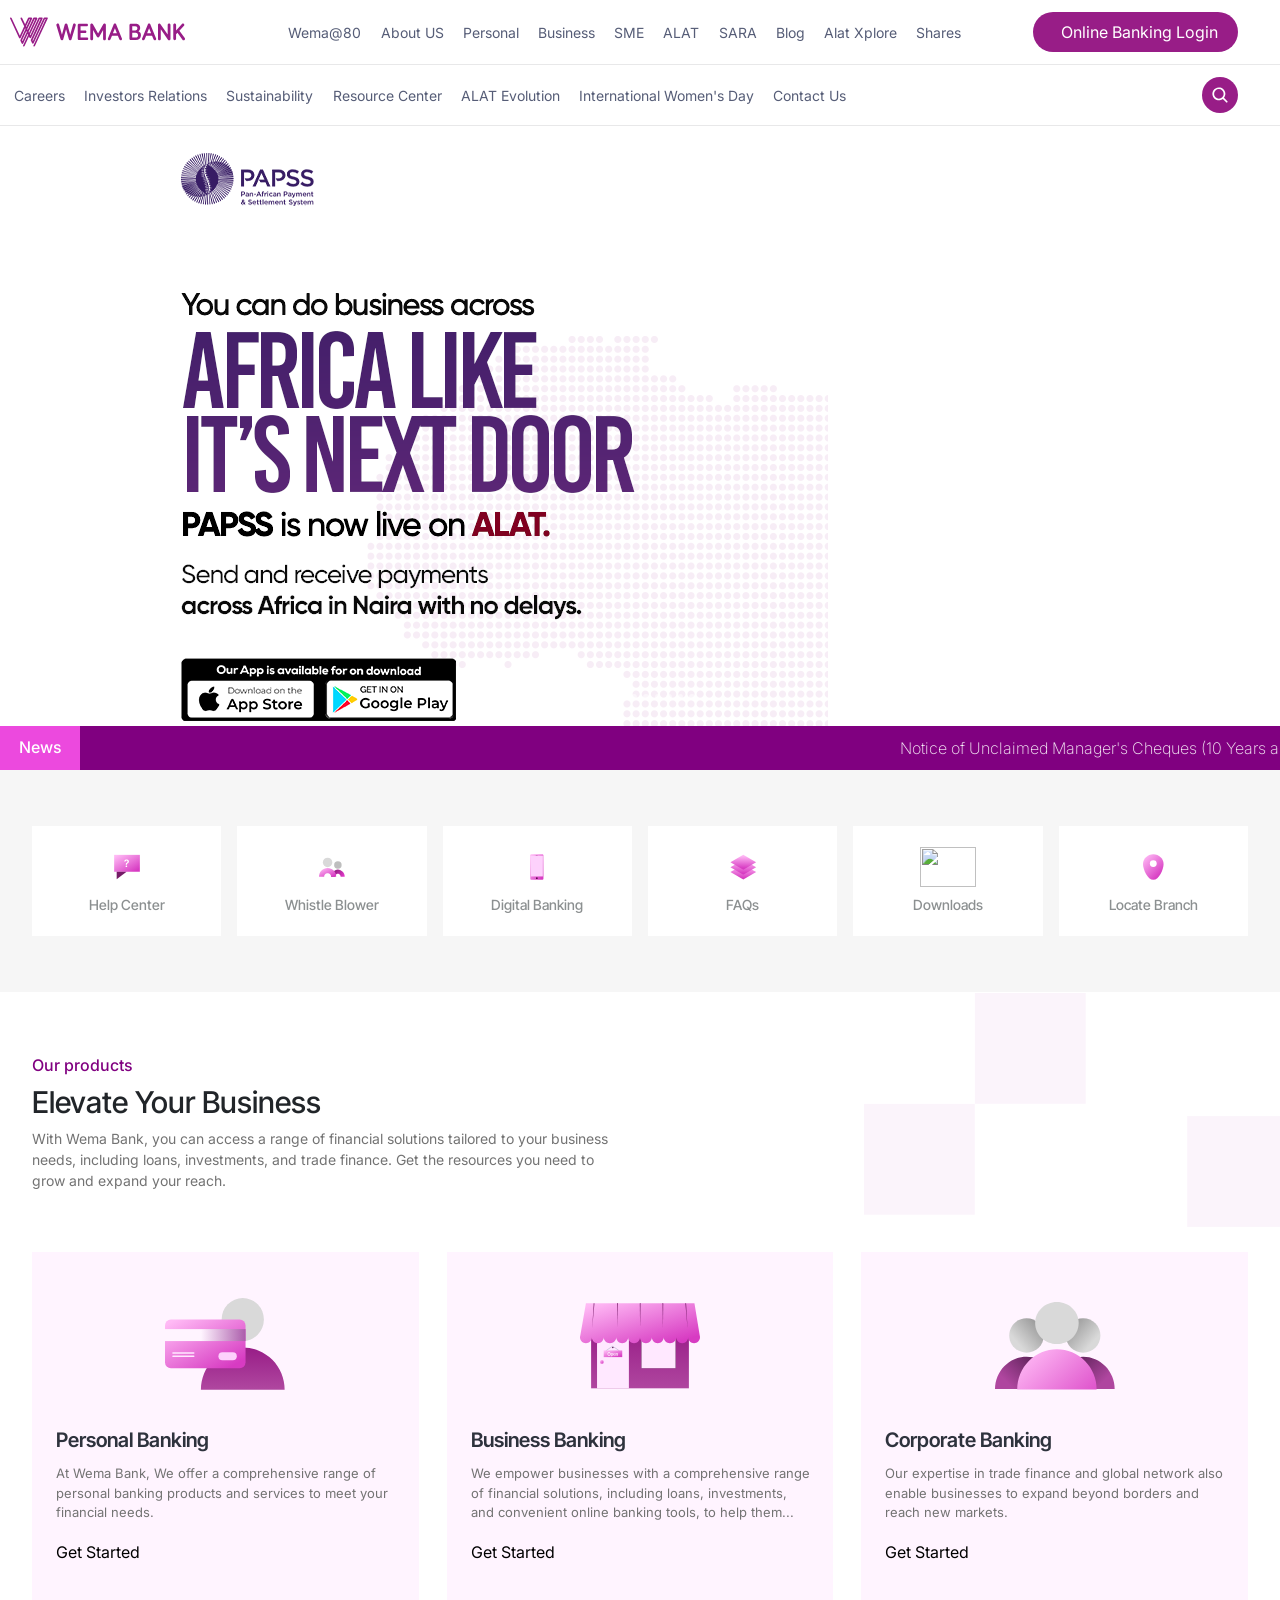
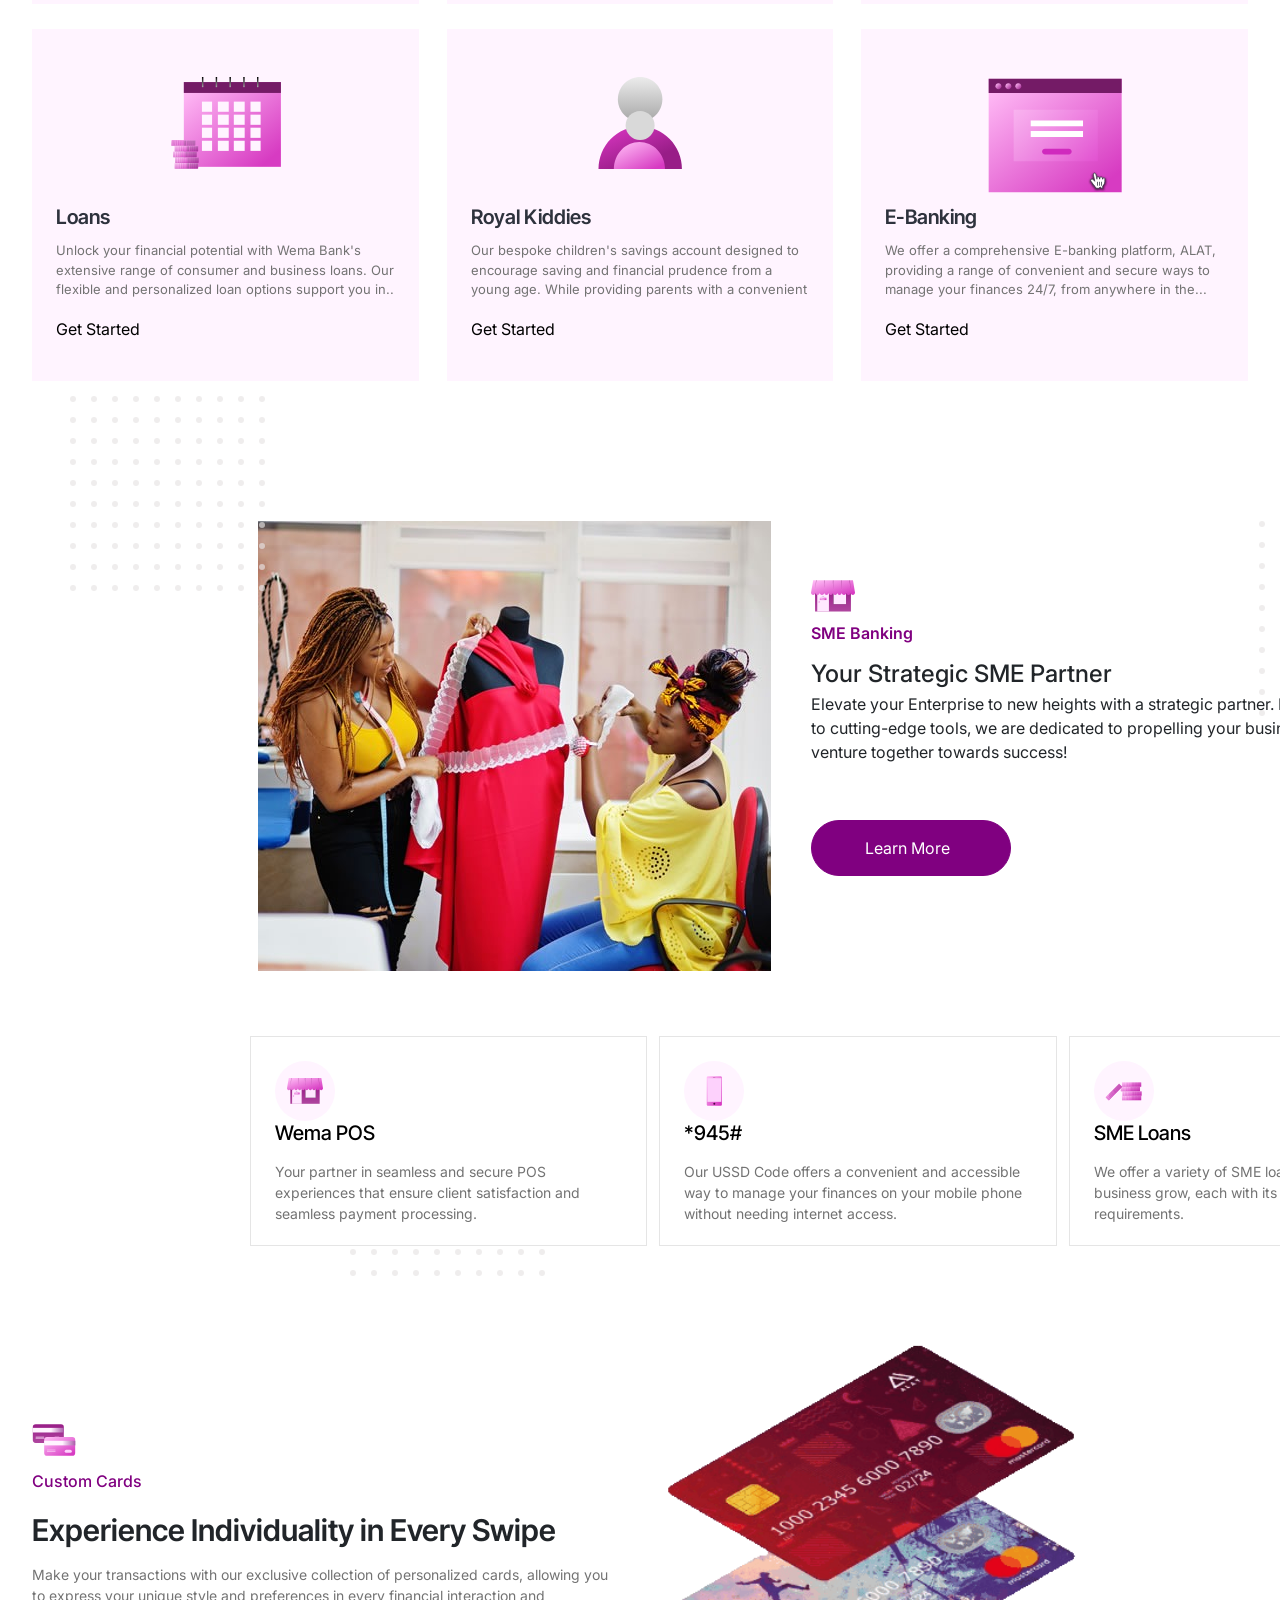
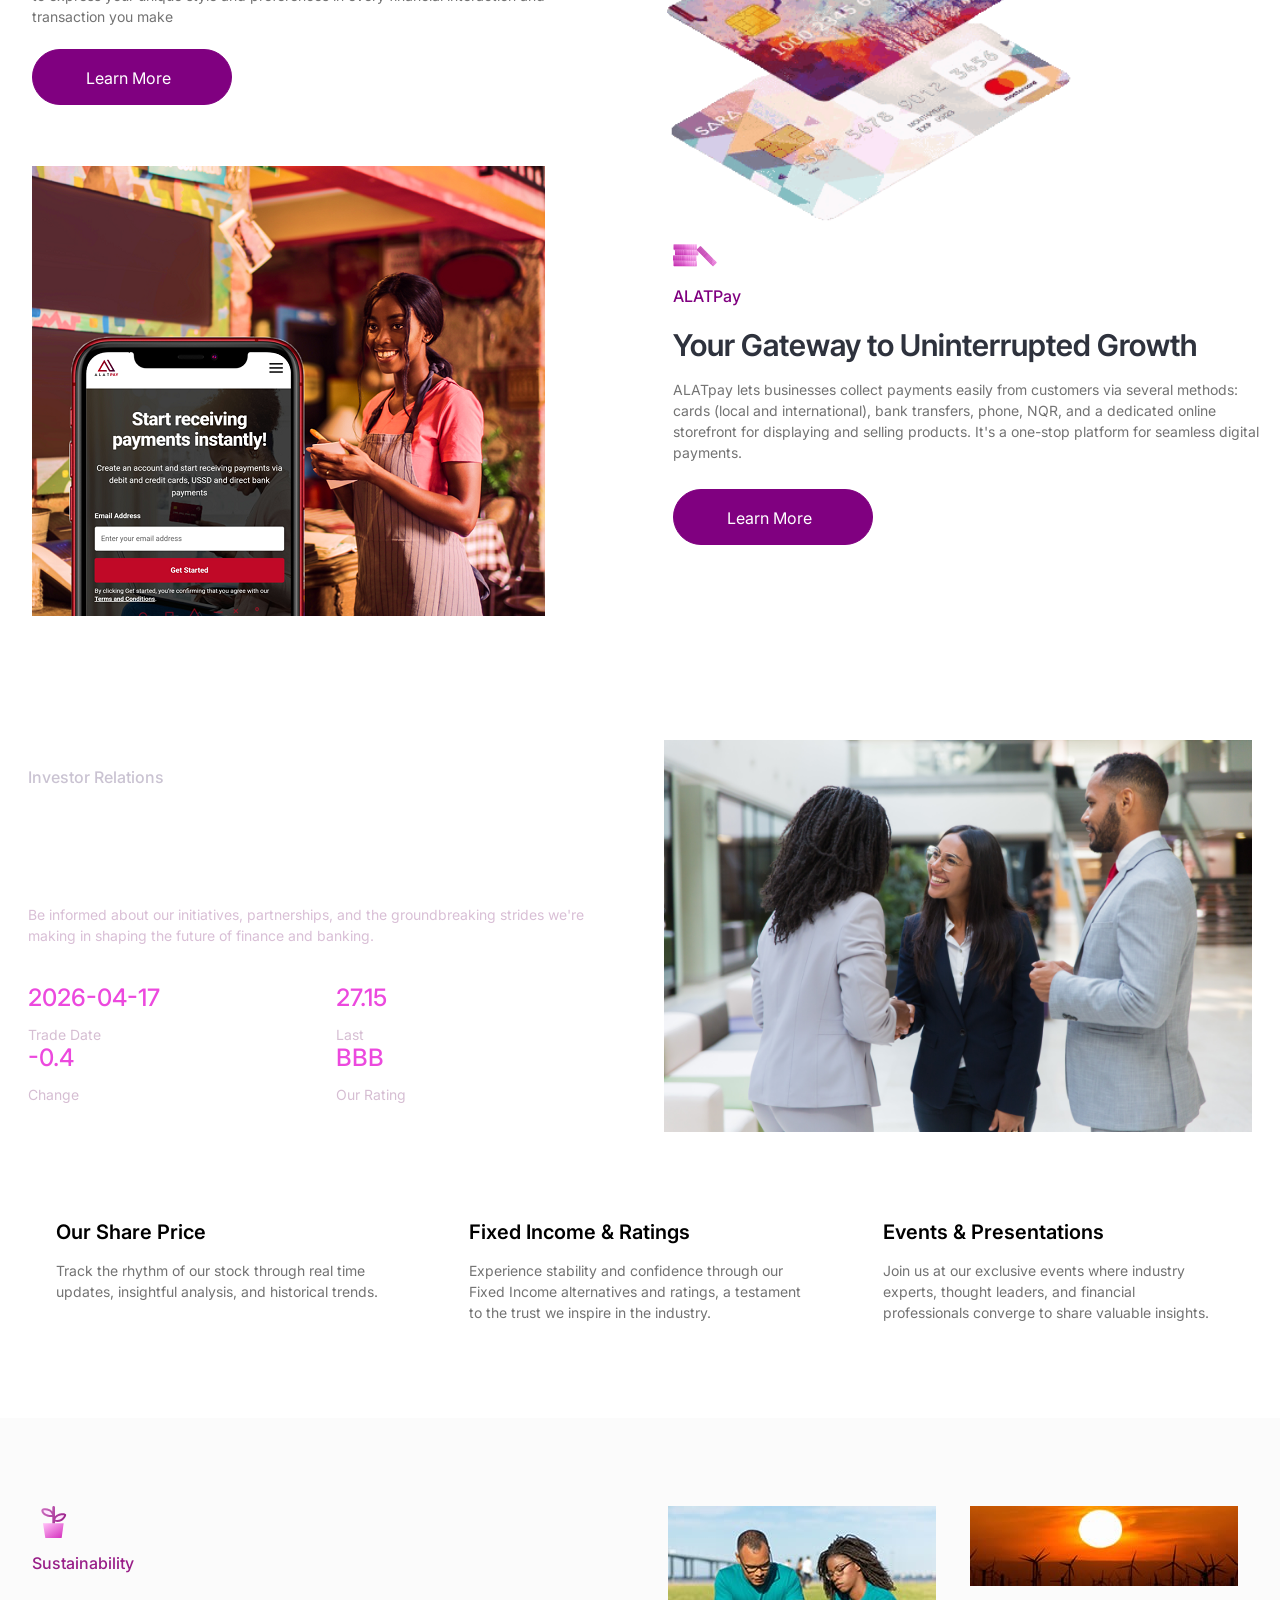
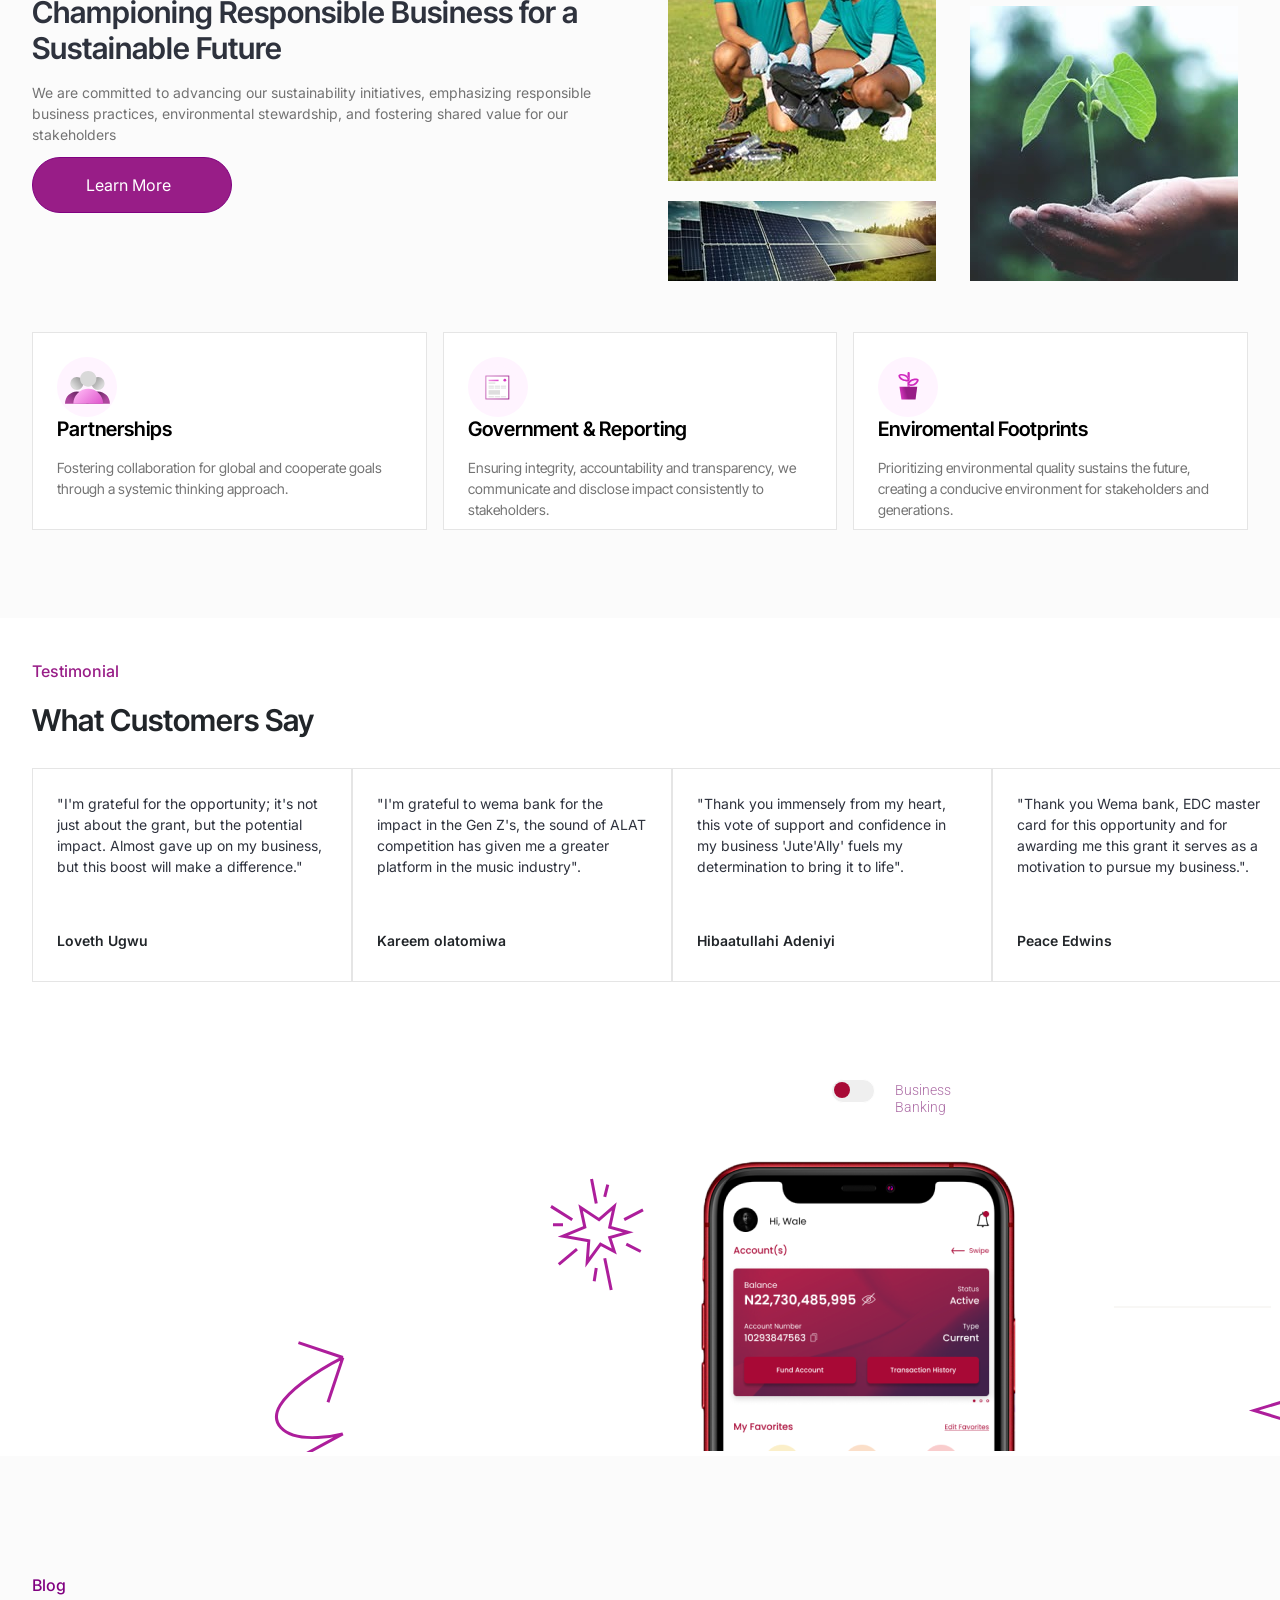
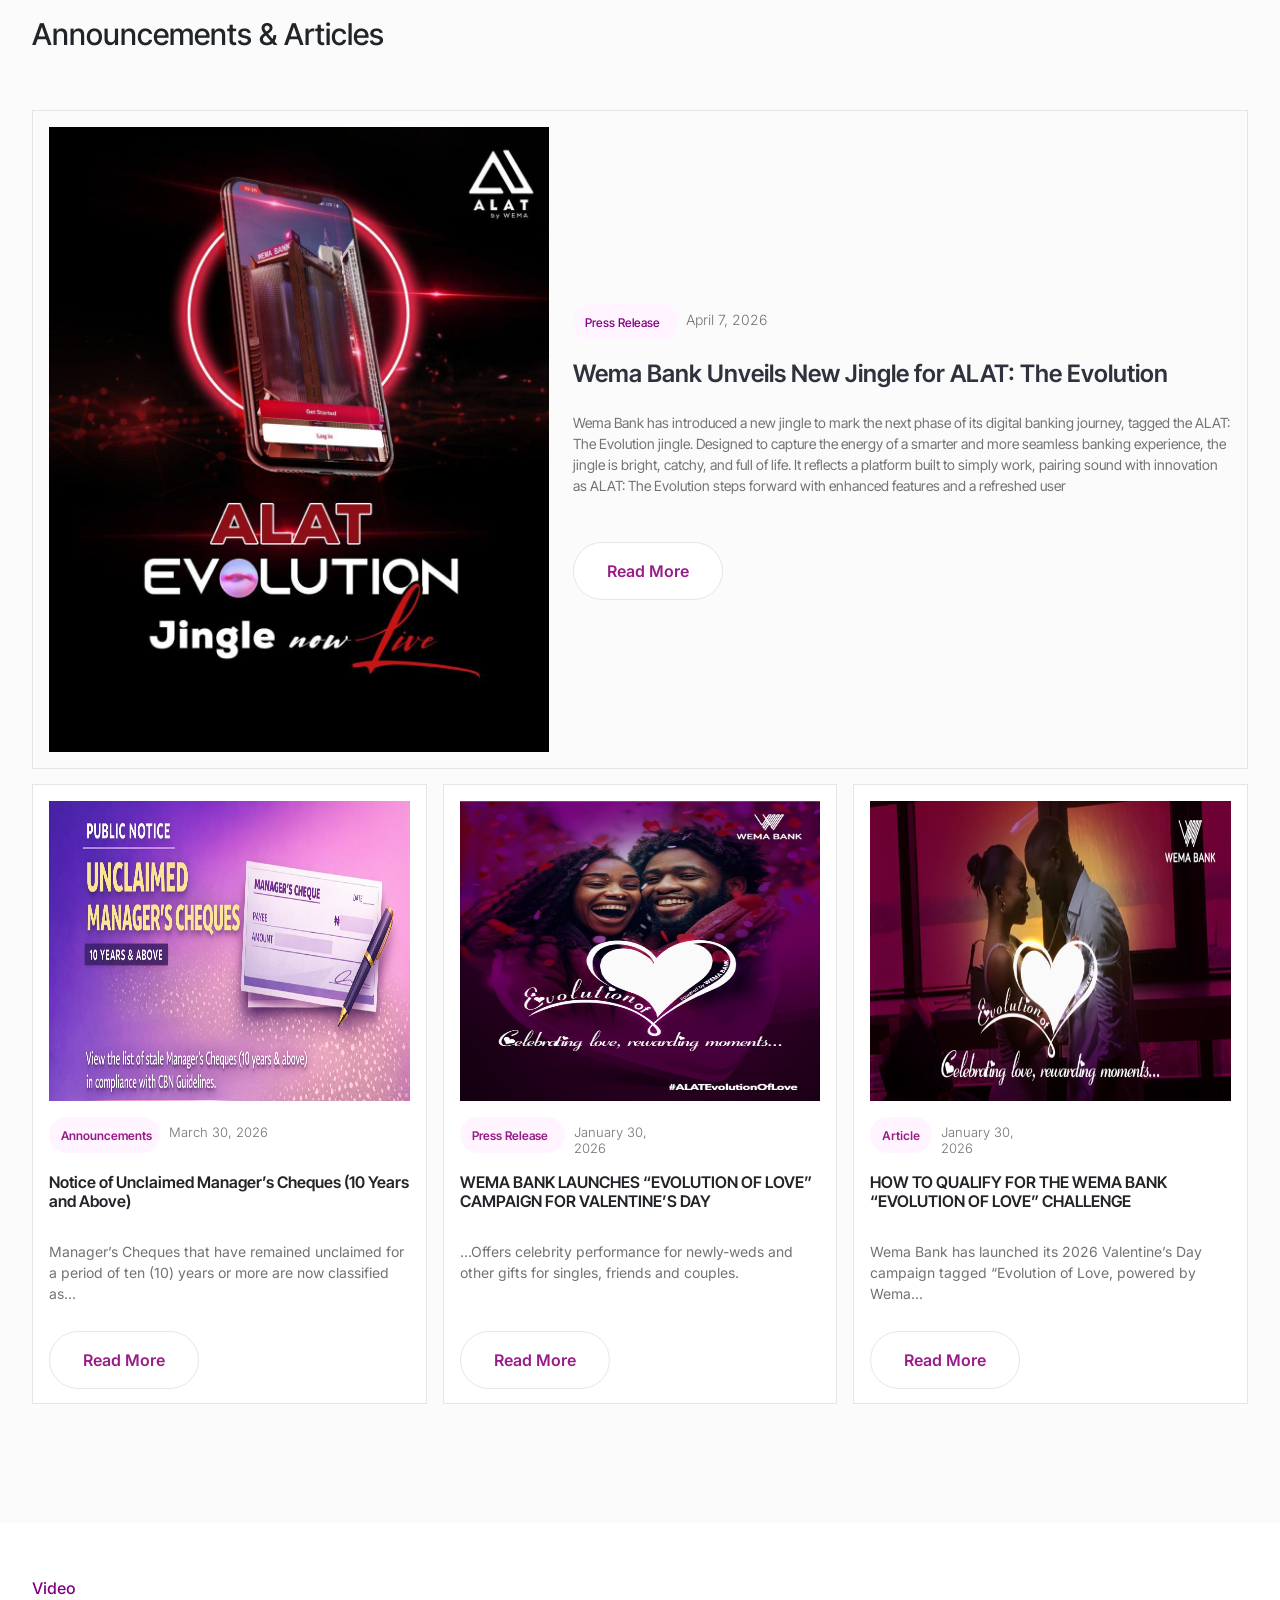
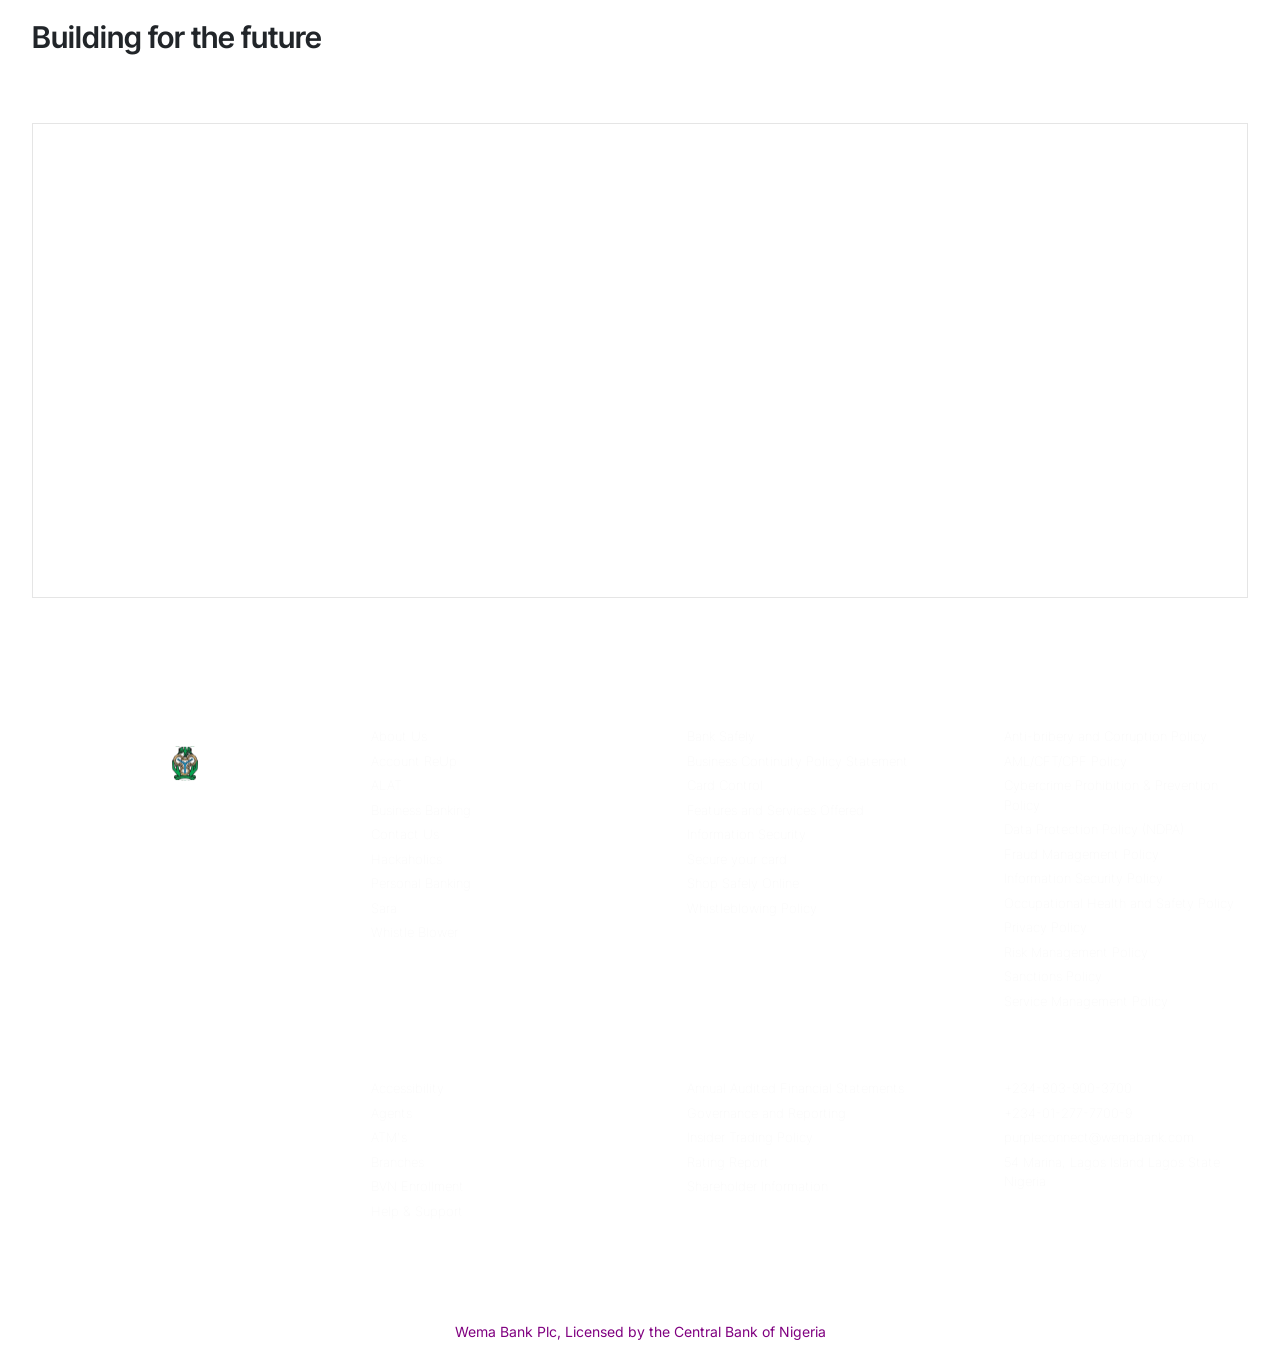
==== index.html @ 9c82e0ed "file update" ====
<!DOCTYPE html>
<html lang="en">

<head>
    <meta charset="UTF-8">
    <meta name="viewport" content="width=device-width, initial-scale=1.0">
    <link rel="stylesheet" href="style.css">
    <link rel="stylesheet" href="https://cdnjs.cloudflare.com/ajax/libs/font-awesome/7.0.1/css/all.min.css"
        integrity="sha512-2SwdPD6INVrV/lHTZbO2nodKhrnDdJK9/kg2XD1r9uGqPo1cUbujc+IYdlYdEErWNu69gVcYgdxlmVmzTWnetw=="
        crossorigin="anonymous" referrerpolicy="no-referrer" />
    <link rel="preconnect" href="https://fonts.googleapis.com">
    <link rel="preconnect" href="https://fonts.gstatic.com" crossorigin>
    <link rel="preconnect" href="https://fonts.googleapis.com">
    <link rel="preconnect" href="https://fonts.gstatic.com" crossorigin>
    <link href="https://fonts.googleapis.com/css2?family=Roboto:ital,wght@0,100..900;1,100..900&display=swap"
        rel="stylesheet">
    <link
        href="https://fonts.googleapis.com/css2?family=Inter:ital,opsz,wght@0,14..32,100..900;1,14..32,100..900&display=swap"
        rel="stylesheet">
    <link href="https://cdn.jsdelivr.net/npm/bootstrap@5.3.8/dist/css/bootstrap.min.css" rel="stylesheet"
        integrity="sha384-sRIl4kxILFvY47J16cr9ZwB07vP4J8+LH7qKQnuqkuIAvNWLzeN8tE5YBujZqJLB" crossorigin="anonymous">
    <link rel="preconnect" href="https://fonts.googleapis.com">
    <link rel="preconnect" href="https://fonts.gstatic.com" crossorigin>
    <link href="https://fonts.googleapis.com/css2?family=Inter+Tight:ital,wght@0,100..900;1,100..900&display=swap"
        rel="stylesheet">
    <link rel="shortcut icon" href="../wemabank/wema-images/wema favicon-logo.svg" type="image/x-icon">
    <title>Step into the future of banking with wema bank where excellent take center stage</title>
</head>

<body>

    <header>

        <input type="checkbox" id="nav-toggle" class="nav-toggle-input">
        <input type="checkbox" id="search-toggle" class="search-toggle-input">

        <nav class="nav">
            <a href="../wemabank/index.html">
                <img src="./wema-images/imgi_1_wemaFull-55brX0lO.svg" alt="Wema Bank">
            </a>

            <div class="nav-menulist">
                <ul class="menulist">
                    <a class="anchors" href="./otherhtmlpages/wemaat80.html">
                        <li>Wema@80</li>
                    </a>
                    <a class="anchors" href="./otherhtmlpages/aboutus.html">
                        <li>About US</li>
                    </a>
                    <a class="anchors" href="./otherhtmlpages/personal.html">
                        <li>Personal</li>
                    </a>
                    <a class="anchors" href="./otherhtmlpages/business.html">
                        <li>Business</li>
                    </a>
                    <a class="anchors" href="https://wemabank.com/smes">
                        <li>SME</li>
                    </a>
                    <a class="anchors" href="https://alat.ng/">
                        <li>ALAT</li>
                    </a>
                    <a class="anchors" href="https://sara.wemabank.com/">
                        <li>SARA</li>
                    </a>
                    <a class="anchors" href="https://wemabank.com/blog">
                        <li>Blog</li>
                    </a>
                    <a class="anchors" href="https://wemabank.com/alat-xplore">
                        <li>Alat Xplore</li>
                    </a>
                    <a class="anchors" href="https://wemabank.com/shares">
                        <li>Shares</li>
                    </a>
                </ul>
            </div>

            <div class="nav-controls">
                <button type="button" class="nav-cta">
                    <a class="first-anchor" href="https://online.alat.ng/">
                        <i class="fa-solid fa-bag-shopping btn-icon"></i>
                        <span class="btn-full-text">Online Banking Login</span>
                        <span class="btn-short-text">Login</span>
                    </a>
                </button>
                <div class="nav-search-circle"></div>
                <label for="nav-toggle" class="hamburger-label">
                    <span class="bar bar-1"></span>
                    <span class="bar bar-2"></span>
                    <span class="bar bar-3"></span>
                </label>
            </div>
        </nav>

        <hr class="hr">

        <nav class="nav2">
            <div class="nav2-menulist">
                <ul class="menulist">
                    <div class="dropdown">
                        <a class="anchors" href="https://wemabank.com/careers">
                            <li class="droptext">Careers</li>
                        </a>
                        <div class="dropdown-list">
                            <a href="https://wemabank.com/careers/what-we-do/"><strong>Why join Wema Bank</strong></a>
                            <a href="https://wemabank.com/careers/our-recruitment-process/"><strong>Our Recruitment Process</strong></a>
                            <a href="https://wemabank.com/careers/opportunities"><strong>Career Opportunities</strong></a>
                            <a href="https://purpleacademy.wemabank.com/"><strong>Purple Academy</strong></a>
                        </div>
                    </div>
                    <div class="dropdown">
                        <a class="anchors" href="https://wemabank.com/investor-relations-2">
                            <li class="droptext">Investors Relations</li>
                        </a>
                        <div class="dropdown-list">
                            <a href="https://wemabank.com/investor-relations3/agm"><strong>Annual General Meeting</strong></a>
                            <a href="https://wemabank.com/investor-relations3/corporate-governance"><strong>Corporate Governance</strong></a>
                            <a href="https://wemabank.com/investor-relations3/financial-information"><strong>Financial Information</strong></a>
                            <a href="https://wemabank.com/rating-report"><strong>Rating Report</strong></a>
                            <a href="https://wemabank.com/investor-relations3/shareholder-information/"><strong>Shareholder Information</strong></a>
                            <a href="https://wemabank.com/events-presentations/"><strong>Events & Presentation</strong></a>
                        </div>
                    </div>
                    <div class="dropdown">
                        <a class="anchors" href="https://wemabank.com/csr">
                            <li class="droptext">Sustainability</li>
                        </a>
                        <div class="dropdown-list">
                            <a href="https://wemabank.com/csr/corporate-social-investment/"><strong>Corporate Social Investment</strong></a>
                            <a href="https://wemabank.com/csr/employee-engagement-development/"><strong>Employee Engagement</strong></a>
                            <a href="https://wemabank.com/csr/environmental-footprint/"><strong>Environmental Footprint</strong></a>
                            <a href="https://wemabank.com/csr/women-empowerment-programme/"><strong>Partnerships</strong></a>
                            <a href="https://wemabank.com/csr/governance-and-reporting/"><strong>Governance and Reporting</strong></a>
                            <a href="https://wemabank.com/csr/sustainability-media-centre/"><strong>Gallery</strong></a>
                        </div>
                    </div>
                    <div class="dropdown">
                        <a class="anchors" href="https://wemabank.com/resource-center">
                            <li class="droptext">Resource Center</li>
                        </a>
                        <div class="dropdownlist1">
                            <a href="https://wemabank.com/resource-center/bank-verification-number-bvn/"><strong>Bank Verification Number Check - Code To Check your BVN</strong></a>
                            <a href="https://wemabank.com/resource-center/calculators/"><strong>Loan Rates Calculators - Mortgage, Car Loan or Any Loan</strong></a>
                            <a href="https://wemabank.com/resource-center/downloads/"><strong>Downloads</strong></a>
                            <a href="https://wemabank.com/resource-center/manuals/"><strong>Manuals</strong></a>
                            <a href="https://wemabank.com/resource-center/videos"><strong>Videos</strong></a>
                            <a href="https://wemabank.com/faq"><strong>FAQ</strong></a>
                        </div>
                    </div>
                    <a class="anchors" href="https://wemabank.com/alat-evolution">
                        <li>ALAT Evolution</li>
                    </a>
                    <a class="anchors" href="https://wemabank.com/iwd">
                        <li>International Women's Day</li>
                    </a>
                    <a class="anchors" href="https://wemabank.com/contact-us">
                        <li>Contact Us</li>
                    </a>
                </ul>

                <div class="search-wrapper">

                    <label for="search-toggle" class="search-icon-label">
                        <div class="search-div">
                            <img src="./wema-images/seach icon.svg" alt="search">
                        </div>
                    </label>

                    <div class="search-bar-reveal">
                        <form class="search-form" action="/search" method="get">
                            <input type="text" name="q" class="search-input" placeholder="Quick search for anything...">
                            <button type="submit" class="search-submit">Search</button>
                        </form>

                        <label for="search-toggle" class="search-close">&#x2715;</label>
                    </div>
                </div>
            </div>
        </nav>

        <div class="mobile-drawer">
            <div class="drawer-section">
                <p class="drawer-label">Menu</p>
                <a href="">Wema@80</a>
                <a href="">About Us</a>
                <a href="">Personal</a>
                <a href="">Business</a>
                <a href="https://wemabank.com/smes">SME</a>
                <a href="https://alat.ng/">ALAT</a>
                <a href="https://sara.wemabank.com/">SARA</a>
                <a href="https://wemabank.com/blog">Blog</a>
                <a href="https://wemabank.com/alat-xplore">Alat Xplore</a>
                <a href="https://wemabank.com/shares">Shares</a>
            </div>
            <div class="drawer-section">
                <p class="drawer-label">More</p>
                <a href="https://wemabank.com/careers">Careers</a>
                <a href="https://wemabank.com/investor-relations-2">Investor Relations</a>
                <a href="https://wemabank.com/csr">Sustainability</a>
                <a href="https://wemabank.com/resource-center">Resource Center</a>
                <a href="https://wemabank.com/alat-evolution">ALAT Evolution</a>
                <a href="https://wemabank.com/iwd">International Women's Day</a>
                <a href="https://wemabank.com/contact-us">Contact Us</a>
            </div>
        </div>

        <hr class="hr">
    </header>

    <section class="hero-section">
        <div id="carouselExampleAutoplaying" class="carousel slide" data-bs-ride="carousel">
            <div class="carousel-indicators">

                <button type="button" data-bs-target="#carouselExampleAutoplaying" data-bs-slide-to="0" class="active"
                    aria-current="true" aria-label="Slide 1"></button>
                <button type="button" data-bs-target="#carouselExampleAutoplaying" data-bs-slide-to="1"
                    aria-label="Slide 2"></button>
                <button type="button" data-bs-target="#carouselExampleAutoplaying" data-bs-slide-to="2"
                    aria-label="Slide 3"></button>
                <button type="button" data-bs-target="#carouselExampleAutoplaying" data-bs-slide-to="3"
                    aria-label="Slide 4"></button>
                <button type="button" data-bs-target="#carouselExampleAutoplaying" data-bs-slide-to="4"
                    aria-label="Slide 5"></button>
                <button type="button" data-bs-target="#carouselExampleAutoplaying" data-bs-slide-to="5"
                    aria-label="Slide 6"></button>
                <button type="button" data-bs-target="#carouselExampleAutoplaying" data-bs-slide-to="6"
                    aria-label="Slide 7"></button>
                <button type="button" data-bs-target="#carouselExampleAutoplaying" data-bs-slide-to="7"
                    aria-label="Slide 8"></button>
                <button type="button" data-bs-target="#carouselExampleAutoplaying" data-bs-slide-to="8"
                    aria-label="Slide 9"></button>
                <button type="button" data-bs-target="#carouselExampleAutoplaying" data-bs-slide-to="9"
                    aria-label="Slide 10"></button>

            </div>

            <div class="carousel-inner">

                <div class="carousel-item active custom-slide">

                    <div class="overlay-images">
                        <img src="./wema-images/Img1.svg" alt="" class="img1">
                        <img src="./wema-images/Img2.svg" alt="" class="img2">
                        <img src="./wema-images/Img3.svg" alt="" class="img3">
                    </div>

                </div>

                <div class="carousel-item custom-slide2">

                    <div class="overlay-images">
                        <img src="./wema-images/Img4.png" alt="" class="img4">
                        <img src="./wema-images/Img5.png" alt="" class="img5">
                    </div>

                </div>

                <div class="carousel-item custom-slide3">

                    <div class="overlay-images">
                        <img src="./wema-images/Img6.png" alt="" class="img6">
                        <img src="./wema-images/Img7.png" alt="" class="img7">
                    </div>

                </div>

                <div class="carousel-item custom-slide4">

                    <div class="overlay-images">
                        <img src="./wema-images/Img8.png" alt="" class="img8">
                        <img src="./wema-images/Img9.png" alt="" class="img9">
                    </div>

                </div>

                <div class="carousel-item custom-slide5">

                    <div class="text-img">
                        <div class="text-img-div">
                            <div class="p-header">
                                <p>Rethink</p>
                                <p>Banking, Embrace</p>
                                <p>Convenience</p>
                            </div>
                            <div class="p2-header">
                                <p>The future of baning is here. We're not just a bank, we're your financial</p>
                                <p>co-pilot, expertly navigating you through the exciting future of money.</p>
                            </div>
                            <button type="button">
                                <a style="color: purple; text-decoration: none;" href="">Learn More <i
                                        class="fa-solid fa-arrow-right"></i></a>
                            </button>
                        </div>
                        <img src="./wema-images/Img10.png" alt="" class="img10">
                    </div>

                </div>

                <div class="carousel-item custom-slide6">

                    <div class="text-img">
                        <div class="custom-slide6-div">
                            <div class="p-header">
                                <p>Join The Next</p>
                                <p>Generation Banking</p>
                                <p>Revolution</p>
                            </div>
                            <div class="p2-header">
                                <p>The bank where innovation, tech-savvy solutions and financial freedom</p>
                                <p>Collide. Your money, your rules - let's redefine banking together!</p>
                            </div>
                            <a href=""><button class="button-2" type="button"> Order Your Card Now <i
                                        class="fa-solid fa-arrow-right"></i></button></a>
                        </div>
                        <img src="./wema-images/Img11.png" alt="" class="img11">
                    </div>

                </div>

                <div class="carousel-item custom-slide7">

                    <div class="text-img">
                        <div class="text-img-div">
                            <div class="p-header">
                                <p>SARA - </p>
                                <p>Customized</p>
                                <p>Solutions For Her</p>
                            </div>
                            <div class="p2-header">
                                <p>Join the SARA community where the financial aspirations come to fruition</p>
                                <p>and discover a personalized touch, offering unique solutions for each</p>
                                <p>woman's individual financial needs.</p>
                            </div>
                            <button type="button">
                                <a style="color: purple; text-decoration: none;" href="">Learn More <i
                                        class="fa-solid fa-arrow-right"></i></a>
                            </button>
                        </div>
                        <img src="./wema-images/Img12.png" alt="" class="img10">
                    </div>

                </div>

                <div class="carousel-item custom-slide8">

                    <div class="text-img">
                        <div class="text-img-div">
                            <div class="p-header">
                                <p>We Power Your</p>
                                <p>Ambitions, One</p>
                                <p>Loan At a Time.</p>
                            </div>
                            <div class="p2-header">
                                <p>From dream to dynasty, we're your launchpad. Our tailored loans and</p>
                                <p>investments fuel your journey, every step of the way brick by</p>
                                <p>entrepreneurial brick.</p>
                            </div>
                            <button type="button">
                                <a style="color: purple; text-decoration: none;" href="">Learn More <i
                                        class="fa-solid fa-arrow-right"></i></a>
                            </button>
                        </div>
                        <img src="./wema-images/Img13.png" alt="" class="img13">
                    </div>

                </div>

                <div class="carousel-item custom-slide9">

                    <div class="text-img">
                        <div class="text-img-div9">
                            <div class="p-header">
                                <p>Nurturing</p>
                                <p>Smart Money</p>
                                <p>Kids</p>
                            </div>
                            <div class="p2-header">
                                <p>Empower your child to flourish as a financially savvy hero with our Royal</p>
                                <p>Kiddies Account! This adventure imparts valuable lessons that</p>
                                <p>accumulate into a lifetime of financial confidence.</p>
                            </div>
                            <button type="button">
                                <a style="color: purple; text-decoration: none;" href="">Learn More <i
                                        class="fa-solid fa-arrow-right"></i></a>
                            </button>
                        </div>
                        <img class="img14" src="./wema-images/Img14.png" alt="">
                    </div>

                </div>

                <div class="carousel-item custom-slide10">

                    <div class="text-img">
                        <div class="text-img-div10">
                            <div class="p-header">
                                <p>At Wema Bank,</p>
                                <p>we redefine work</p>
                            </div>
                            <div class="p2-header">
                                <p>it's an adventure in a great place where every team member is</p>
                                <p>empowered to thrive, create, and excel, and where innovation thrives.</p>
                            </div>
                            <a href=""><button class="button-10" type="button">
                                    Learn More <i class="fa-solid fa-arrow-right"></i>
                                </button></a>
                        </div>
                        <img class="img15" src="./wema-images/Img15.png" alt="">
                    </div>

                </div>

            </div>
        </div>

    </section>

    <div class="div-news-marquee">
        <div class="news-div">
            <h3 style="color: white; font-size: 16px; margin: 0;">News</h3>
        </div>

        <marquee direction="left" scrollamount="7">
            Notice of Unclaimed Manager's Cheques (10 Years and Above) &ensp; &ensp; | &ensp; &ensp; WEMA BANK LAUNCHES
            "EVOLUTION OF LOVE" CAMPAIGN
            FOR VALENTINE'S DAY &ensp; &ensp; | &ensp; &ensp; HOW TO QUALIFY FOR THE WEMA BANK EVOLUTION OF LOVE"
            CHALLENGE &ensp; &ensp; |
        </marquee>
    </div>

    <section class="section-2">

        <div class="parent-container">

            <div class="item">

                <a href="https://wemabank.freshdesk.com/support/home">
                    <div class="init">
                        <img class="init-img" src="./wema-images/Help center img 1.svg" alt="">
                        <p class="init-p">Help Center</p>
                    </div>
                </a>
            </div>

            <div class="item">

                <a href="https://tip-offs.deloitte.com.ng/">
                    <div class="init">
                        <img class="init-img" src="./wema-images/Whistle Blower img 2.svg" alt="">
                        <p class="init-p">Whistle Blower</p>
                    </div>
                </a>

            </div>

            <div class="item">
                <a href="https://wemabank.com/personal/e-banking/">
                    <div class="init">
                        <img class="init-img" src="./wema-images/Digital Banking img 3.svg" alt="">
                        <p class="init-p">Digital Banking</p>
                    </div>
                </a>

            </div>

            <div class="item">
                <a href="https://wiki.wemabank.com/">
                    <div class="init">
                        <img class="init-img" src="./wema-images/FAQs img 4.svg" alt="">
                        <p class="init-p">FAQs</p>
                    </div>
                </a>

            </div>

            <div class="item">
                <a href="https://wemabank.com/resource-center/downloads">
                    <div class="init">
                        <img class="init-img" src="./wema-images/Download img 5.svg" alt="">
                        <p class="init-p">Downloads</p>
                    </div>
                </a>

            </div>

            <div class="item">
                <a href="https://wemabank.com/locate-us/branches">
                    <div class="init">
                        <img class="init-img" src="./wema-images/Locate Branch img 6.svg" alt="">
                        <p class="init-p">Locate Branch</p>
                    </div>
                </a>

            </div>

        </div>
    </section>

    <section class="section-3">
        <div class="section-3-div">

            <div class="s3-div-text">
                <h3 class="s3-h3">Our products</h3>
                <h2 class="s3-h2">Elevate Your Business</h2>

                <div class="s3-p">
                    <p>With Wema Bank, you can access a range of financial solutions tailored to your business needs,
                        including loans, investments, and trade finance. Get the resources you need to grow and expand
                        your reach.</p>
                </div>
            </div>

            <img class="section-3-img" src="./wema-images/section-3-bg.svg" alt="">
        </div>

    </section>

    <section class="section-4">

        <div class="section4-container">

            <div class="section4-inner-div">
                <div class="inner-div">
                    <div class="inner1">
                        <img class="img16" src="./wema-images/personal banking .svg" alt="">
                    </div>

                    <h3 class="section4-h3">Personal Banking</h3>

                    <div class="inner2">
                        <p>At Wema Bank, We offer a comprehensive range of personal banking products and services to
                            meet your financial needs.</p>
                    </div>
                    <a href="https://wemabank.com/personal">
                        <p class="get-started">Get Started <i class="fa-solid fa-arrow-right"></i></p>
                    </a>
                </div>
                <div class="inner-div">
                    <div class="inner1">
                        <img class="img17" src="./wema-images/business banking.svg" alt="">
                    </div>

                    <h3 class="section4-h3">Business Banking</h3>

                    <div class="inner2">
                        <p>We empower businesses with a comprehensive range of financial solutions, including loans,
                            investments, and convenient online banking tools, to help them...</p>
                    </div>
                    <a href="https://wemabank.com/business">
                        <p class="get-started">Get Started <i class="fa-solid fa-arrow-right"></i></p>
                    </a>
                </div>
                <div class="inner-div">
                    <div class="inner1">
                        <img class="img18" src="./wema-images/corporate banking.svg" alt="">
                    </div>

                    <h3 class="section4-h3">Corporate Banking</h3>

                    <div class="inner2">
                        <p>Our expertise in trade finance and global network also enable businesses to expand beyond
                            borders and reach new markets.</p>
                    </div>
                    <a href="https://wemabank.com/business/corporate-banking/">
                        <p class="get-started">Get Started <i class="fa-solid fa-arrow-right"></i></p>
                    </a>

                </div>
            </div>

            <div class="section4-inner-div2">
                <div class="inner-div">
                    <div class="inner1">
                        <img class="img17" src="./wema-images/loans.svg" alt="">
                    </div>

                    <h3 class="section4-h3">Loans</h3>

                    <div class="inner2">
                        <p>Unlock your financial potential with Wema Bank's extensive range of consumer and business
                            loans. Our flexible and personalized loan options support you in..</p>
                    </div>
                    <a href="https://wemabank.com/personal/consumer-loans/">
                        <p class="get-started">Get Started <i class="fa-solid fa-arrow-right"></i></p>
                    </a>

                </div>
                <div class="inner-div">
                    <div class="inner1">
                        <img class="img17" src="./wema-images/royal kiddies.svg" alt="">
                    </div>

                    <h3 class="section4-h3">Royal Kiddies</h3>

                    <div class="inner2">
                        <p>Our bespoke children's savings account designed to encourage saving and financial prudence
                            from a young age. While providing parents with a convenient and secure way to save for their
                            children's future.</p>
                    </div>
                    <a href="https://wemabank.com/personal/accounts-services/savings-account/royal-kiddies-account/">
                        <p class="get-started">Get Started <i class="fa-solid fa-arrow-right"></i></p>
                    </a>

                </div>
                <div class="inner-div">
                    <div class="inner1">
                        <img class="img19" src="./wema-images/e-banking.svg" alt="">
                    </div>

                    <h3 class="section4-h3">E-Banking</h3>

                    <div class="inner2">
                        <p>We offer a comprehensive E-banking platform, ALAT, providing a range of convenient and secure
                            ways to manage your finances 24/7, from anywhere in the...</p>
                    </div>
                    <a href="https://wemabank.com/personal/e-banking/">
                        <p class="get-started">Get Started <i class="fa-solid fa-arrow-right"></i></p>
                    </a>

                </div>
            </div>

        </div>
    </section>

    <section class="section-5">
        <img src="./wema-images/section5-side-img.svg" alt="">
        <img class="bg-img" src="./wema-images/section5-side-img.svg" alt="">

        <div class="section-5-div">
            <img src="./wema-images/section5  II img.jpg" alt="">

            <div class="section5-indiv">
                <img src="./wema-images/business banking.svg" alt="">
                <h2>SME Banking</h2>
                <h3>Your Strategic SME Partner</h3>
                <p>Elevate your Enterprise to new heights with a strategic partner. From strategic insights to
                    cutting-edge tools, we are dedicated to propelling your business forward. Let's venture together
                    towards success!</p>

                <button type="button">
                    <a href="https://wemabank.com/smes">
                        <p style="color: white;">Learn More <i class="fa-solid fa-arrow-right"></i></p>
                    </a>
                </button>
            </div>
        </div>
    </section>

    <section class="section-6">

        <img class="section6-bg" src="./wema-images/section5-side-img.svg" alt="">
        <div class="section-6-div">


            <a href="https://wemabank.com/business/electronic-banking/wema-pos/">
                <div class="section6-inner">

                    <div class="s6-img">
                        <img class="s6-img1" src="./wema-images/business banking.svg" alt="">
                    </div>

                    <h2>Wema POS</h2>

                    <p>Your partner in seamless and secure POS experiences that ensure client satisfaction and seamless
                        payment processing.</p>

                </div>
            </a>

            <a href="https://wemabank.com/personal/e-banking/945-2/">
                <div class="section6-inner">

                    <div class="s6-img">
                        <img class="s6-img2" src="./wema-images/Digital Banking img 3.svg" alt="">
                    </div>

                    <h2>*945#</h2>

                    <p>
                        Our USSD Code offers a convenient and accessible way to manage your finances on your mobile
                        phone
                        without needing internet access.</p>

                </div>
            </a>

            <a href="https://wemabank.com/smes/sme-loans">
                <div class="section6-inner">

                    <div class="s6-img">
                        <img class="s6-img3" src="./wema-images/coin.svg" alt="">
                    </div>

                    <h2>SME Loans</h2>

                    <p>We offer a variety of SME loan options to help your business grow, each with its own advantages
                        and
                        requirements.</p>

                </div>
            </a>

        </div>
    </section>

    <section class="section-7">

        <div class="section-7-div">

            <div class="section7-init">

                <img src="./wema-images/card.svg" alt="">
                <h2>Custom Cards</h2>
                <h3>Experience Individuality in Every Swipe</h3>

                <p>Make your transactions with our exclusive collection of personalized cards, allowing you to express
                    your unique style and preferences in every financial interaction and transaction you make</p>

                <button>
                    <a href="https://wemabank.com/personal/cards/">Learn More <i class="fa-solid fa-arrow-right">
                        </i></a>
                </button>

            </div>

            <img src="./wema-images/section7 right-side card.gif" alt="">

        </div>

    </section>


    <section class="section-8">

        <div class="section-8-div">

            <img src="./wema-images/section8-img.png" alt="">

            <div class="section8-init">

                <img src="./wema-images/small coin section8 right.svg" alt="">

                <h2>ALATPay</h2>
                <h3>Your Gateway to Uninterrupted Growth</h3>

                <p>ALATpay lets businesses collect payments easily from customers via several methods: cards (local and
                    international), bank transfers, phone, NQR, and a dedicated online storefront for displaying and
                    selling products. It's a one-stop platform for seamless digital payments.</p>

                <button>
                    <a href="https://alatpay.ng/">Learn More <i class="fa-solid fa-arrow-right"> </i></a>
                </button>

            </div>

        </div>

    </section>

    <section class="section-9">

        <div class="section-9-div">

            <div class="section-9-div1">

                <div class="section9-child1">

                    <h2>Investor Relations</h2>
                    <h3>Explore the Latest Stories Shaping Our Financial Landscape</h3>
                    <p>Be informed about our initiatives, partnerships, and the groundbreaking strides we're making in
                        shaping the future of finance and banking.</p>

                    <div class="s9-minidiv">

                        <div class="s9-mini1">

                            <div class="s9-m1">

                                <h6>2026-04-17</h6>
                                <p>Trade Date</p>

                            </div>

                            <div class="s9-m1">

                                <h6>27.15</h6>
                                <p>Last</p>

                            </div>

                        </div>

                        <div class="s9-mini1">

                            <div class="s9-m1">

                                <h6>-0.4</h6>
                                <p>Change</p>

                            </div>

                            <div class="s9-m1">

                                <h6>BBB</h6>
                                <p>Our Rating</p>

                            </div>

                        </div>

                    </div>

                </div>

                <img src="./wema-images/section9-left img.jpg" alt="">

            </div>

            <div class="section-9-div2">

                <a href="https://wemabank.com/investor-relations3/shareholder-information/">
                    <div class="s9-m2">

                        <h2>Our Share Price</h2>
                        <p>Track the rhythm of our stock through real time updates, insightful analysis, and historical
                            trends.</p>

                    </div>
                </a>

                <a href="https://wemabank.com/rating-report">
                    <div class="s9-m2">

                        <h2>Fixed Income & Ratings</h2>
                        <p>Experience stability and confidence through our Fixed Income alternatives and ratings, a
                            testament to the trust we inspire in the industry.</p>

                    </div>
                </a>

                <a href="https://wemabank.com/events-presentations/">
                    <div class="s9-m2">

                        <h2>Events & Presentations</h2>
                        <p>Join us at our exclusive events where industry experts, thought leaders, and financial
                            professionals converge to share valuable insights.</p>

                    </div>
                </a>

            </div>

        </div>

    </section>

    <section class="section10">

        <div class="section-10-div">

            <div class="section10-div1">

                <div class="section10-inner">

                    <img src="./wema-images/section10 icon .svg" alt="">

                    <h2>Sustainability</h2>

                    <h3>Championing Responsible Business for a Sustainable Future</h3>

                    <p>We are committed to advancing our sustainability initiatives, emphasizing responsible business
                        practices, environmental stewardship, and fostering shared value for our stakeholders</p>

                    <a href="https://wemabank.com/csr">
                        <button type="button">Learn More <i class="fa-solid fa-arrow-right"> </i> </button>
                    </a>
                </div>

                <div class="section10-inner2">

                    <div class="section10-images">

                        <div class="s10-img1">
                            <img class="s10-1" src="./wema-images/section10-img1.jpg" alt="">
                            <img class="s10-2" src="./wema-images/section10-img2.jpg" alt="">
                        </div>

                        <div class="s10-img2">
                            <img class="s10-3" src="./wema-images/section10-img3.jpg" alt="">
                            <img class="s10-4" src="./wema-images/section10-img4.jpg" alt="">
                        </div>

                    </div>

                </div>

            </div>

            <div class="section10-div2">

                <a href="https://wemabank.com/csr/women-empowerment-programme/">
                    <div class="section10-mini">

                        <div class="s10-mini-imgs">
                            <img src="./wema-images/partnerships image.svg" alt="">
                        </div>

                        <h2>Partnerships</h2>
                        <p>Fostering collaboration for global and cooperate goals through a systemic thinking approach.
                        </p>

                    </div>
                </a>

                <a href="https://wemabank.com/csr/governance-and-reporting/">
                    <div class="section10-mini">

                        <div class="s10-mini-imgs">
                            <img src="./wema-images/governance and reporting img.svg" alt="">
                        </div>

                        <h2>Government & Reporting</h2>
                        <p>Ensuring integrity, accountability and transparency, we communicate and disclose impact
                            consistently to stakeholders.</p>

                    </div>
                </a>

                <a href="https://wemabank.com/csr/environmental-footprint/">
                    <div class="section10-mini">

                        <div class="s10-mini-imgs">
                            <img src="./wema-images/Enviromental footprints.svg" alt="">
                        </div>

                        <h2>Enviromental Footprints</h2>
                        <p>Prioritizing environmental quality sustains the future, creating a conducive environment for
                            stakeholders and generations.</p>

                    </div>
                </a>

            </div>
        </div>
    </section>

    <section class="section-11">

        <div class="section-11-div">

            <h2>Testimonial</h2>
            <h3>What Customers Say</h3>

            <div class="s11-div">

                <div class="s11-1">
                    <p>"I'm grateful for the opportunity; it's not just about the grant, but the potential impact.
                        Almost gave up on my business, but this boost will make a difference." </p>

                    <div class="s11-h5">
                        <h5>Loveth Ugwu</h5>
                    </div>
                </div>
                <div class="s11-1">
                    <p>"I'm grateful to wema bank for the impact in the Gen Z's, the sound of ALAT competition has given
                        me a greater platform in the music industry".</p>

                    <div class="s11-h5">
                        <h5>Kareem olatomiwa</h5>
                    </div>
                </div>
                <div class="s11-1">
                    <p>"Thank you immensely from my heart, this vote of support and confidence in my business
                        'Jute'Ally' fuels my determination to bring it to life".</p>

                    <div class="s11-h5">
                        <h5>Hibaatullahi Adeniyi</h5>
                    </div>
                </div>
                <div class="s11-1">
                    <p>"Thank you Wema bank, EDC master card for this opportunity and for awarding me this grant it
                        serves as a motivation to pursue my business.".</p>

                    <div class="s11-h5">
                        <h5>Peace Edwins</h5>
                    </div>
                </div>
            </div>
        </div>
    </section>

    <section class="section-12">

        <div class="section-12-div1">

            <img class="star" src="./wema-images/star img.svg" alt="">

            <div class="section12-1st-div">

                <div class="hook-store-div">

                    <div class="hook">
                        <img src="./wema-images/hook img.svg" alt="">
                    </div>

                    <div class="stores-div">
                        <img src="./wema-images/apple logo img.png" alt="">
                        <img src="./wema-images/google play img.png" alt="">
                    </div>

                </div>

            </div>

        </div>

        <div class="section-12-div">

            <div class="section12-mini">

                <h3>Personal Banking</h3>

                <button type="button">

                    <div class="round-button"></div>

                </button>

                <h3 style="color: #AC6CA5;">Business Banking</h3>

            </div>

            <h3>Do you have ALAT? Download Now</h3>

            <img src="./wema-images/alat-phone.png" alt="">

        </div>

        <div class="section12-2nd-div">

            <div class="s12-rightdiv">

                <img src="./wema-images/line-img.svg" alt="">

                <h5>Simple, Easy and Convenient</h5>

                <div class="learn-div">

                    <p>Learn More</p>

                </div>

            </div>

        </div>

        <img class="kite" src="./wema-images/kite img.svg" alt="">

    </section>

    <section class="section-13">

        <div class="section-13-div">

            <h2>Blog</h2>
            <h3>Announcements & Articles</h3>

            <div class="section13-div">

                <img src="./wema-images/setcion13-img.jpg" alt="">

                <div class="s13-inner">

                    <div class="s13">

                        <div class="s13-1">

                            <p>Press Release</p>

                        </div>

                        <h4>April 7, 2026</h4>

                    </div>

                    <div class="s13-2">

                        <h2>Wema Bank Unveils New Jingle for ALAT: The Evolution</h2>

                        <p>Wema Bank has introduced a new jingle to mark the next phase of its digital banking journey,
                            tagged the ALAT: The Evolution jingle. Designed to capture the energy of a smarter and more
                            seamless banking experience, the jingle is bright, catchy, and full of life. It reflects a
                            platform built to simply work, pairing sound with innovation as ALAT: The Evolution steps
                            forward with enhanced features and a refreshed user </p>

                    </div>


                    <button class="s13-button" type="button">
                        <a href="https://wemabank.com/blog/wema-bank-unveils-new-jingle-for-alat-the-evolution-">
                            Read More <i class="fa-solid fa-arrow-right"> </i>
                        </a>
                    </button>

                </div>
            </div>

            <div class="s13-3">

                <div class="s13-mini">

                    <img src="./wema-images/cheque-img.png" alt="">

                    <div class="s13mini">

                        <div class="s13mini-1">

                            <div class="s13mini-init">

                                <p>Announcements</p>

                            </div>

                            <h4>March 30, 2026</h4>

                        </div>

                        <div class="s13mini-2">

                            <h2>Notice of Unclaimed Manager’s Cheques (10 Years and Above)</h2>

                            <p>Manager’s Cheques that have remained unclaimed for a period of ten (10) years or more are
                                now classified as...</p>

                        </div>


                        <button class="s13-button" type="button">
                            <a
                                href="https://wemabank.com/blog/notice-of-unclaimed-manager-s-cheques-10-years-and-above--1">
                                Read More <i class="fa-solid fa-arrow-right"> </i>
                            </a>
                        </button>

                    </div>

                </div>

                <div class="s13-mini">

                    <img src="./wema-images/evolution of love img.jpg" alt="">

                    <div class="s13mini">

                        <div class="s13mini-1">

                            <div class="s13mini-init2">

                                <p>Press Release</p>

                            </div>

                            <h4>January 30, 2026</h4>

                        </div>

                        <div class="s13mini-2">

                            <h2>WEMA BANK LAUNCHES “EVOLUTION OF LOVE” CAMPAIGN FOR VALENTINE’S DAY</h2>

                            <p>…Offers celebrity performance for newly-weds and other gifts for singles, friends and
                                couples.</p>

                        </div>


                        <button class="s13-button" type="button">
                            <a
                                href="https://wemabank.com/blog/wema-bank-launches-evolution-of-love-campaign-for-valentine-s-day">
                                Read More <i class="fa-solid fa-arrow-right"> </i>
                            </a>
                        </button>

                    </div>


                </div>

                <div class="s13-mini">

                    <img src="./wema-images/celebrate love.jpg" alt="">

                    <div class="s13mini">

                        <div class="s13mini-1">

                            <div class="s13mini-init3">

                                <p>
                                    Article
                                </p>

                            </div>

                            <h4>January 30, 2026</h4>

                        </div>

                        <div class="s13mini-2">

                            <h2>HOW TO QUALIFY FOR THE WEMA BANK “EVOLUTION OF LOVE” CHALLENGE</h2>

                            <p>Wema Bank has launched its 2026 Valentine’s Day campaign tagged “Evolution of Love,
                                powered by Wema...</p>

                        </div>


                        <button class="s13-button" type="button">
                            <a
                                href="https://wemabank.com/blog/how-to-qualify-for-the-wema-bank-evolution-of-love-challenge">
                                Read More <i class="fa-solid fa-arrow-right"> </i>
                            </a>
                        </button>

                    </div>
                </div>
            </div>
        </div>

    </section>

    <section class="section-14">

        <div class="section-14-div">

            <div class="s14-inner">

                <h2>Video</h2>

                <h3>Building for the future</h3>

            </div>

            <div class="video-div">

                <iframe src="https://www.youtube.com/embed/Mbxsf-P0Td8?si=t_ytJrqhsv-Gl6-h" title="YouTube video player"
                    frameborder="0"
                    allow="accelerometer; autoplay; clipboard-write; encrypted-media; gyroscope; picture-in-picture; web-share"
                    referrerpolicy="strict-origin-when-cross-origin" allowfullscreen>
                </iframe>

            </div>
        </div>
    </section>

    <footer>

        <div class="footer-parent">

            <div class="footer-p1-div">

                <div class="footer-pi">

                    <img src="./wema-images/wema full white-img.svg" alt="">

                    <div class="footer-pi-1">
                        <h2>Licenced by CBN</h2>
                        <img src="./wema-images/CBN-logo.svg" alt="">
                    </div>

                </div>
                <div class="footer-pii">

                    <div class="footer-socials">

                        <a href="https://web.facebook.com/wemabankplc?_rdc=1&_rdr#"><i
                                class="fa-brands fa-facebook"></i></a>
                        <a href="https://x.com/wemabank"><i class="fa-brands fa-x-twitter"></i></a>
                        <a href="https://www.instagram.com/wemabank/"><i class="fa-brands fa-instagram"></i></a>
                        <a href="https://www.linkedin.com/company/wemabankplc/"><i
                                class="fa-brands fa-linkedin"></i></a>

                    </div>

                    <div class="footer-inner">

                        <h4>Get ALAT app on</h4>

                        <div class="footer-inner-img">

                            <a href="https://apps.apple.com/ng/app/alat/id1222853161"><img class="inner-img1"
                                    src="./wema-images/apple logo img.png" alt=""></a>
                            <a href="https://apps.apple.com/ng/app/alat/id1222853161"><img class="inner-img2"
                                    src="./wema-images/google play img.png" alt=""></a>

                        </div>

                    </div>

                    <p>Wema Bank. All Rights Reserved.</p>

                </div>

            </div>

            <div class="footer-p2-div">

                <div class="footer-p2">

                    <div class="fp2-1">

                        <ul class="fp2-menulist">

                            <p>Useful Links</p>
                            <a href="https://wemabank.com/about-us">
                                <li>About Us</li>
                            </a>
                            <a href="https://account-reup.wemabank.com/">
                                <li>Account ReUp</li>
                            </a>
                            <a href="https://alat.ng/features">
                                <li>ALAT</li>
                            </a>
                            <a href="https://wemabank.com/business">
                                <li>Business Banking</li>
                            </a>
                            <a href="https://wemabank.com/contact-us">
                                <li>Contact Us</li>
                            </a>
                            <a href="https://hackaholics.wemabank.com/">
                                <li>Hackaholics</li>
                            </a>
                            <a href="https://wemabank.com/personal">
                                <li>Personal Banking</li>
                            </a>
                            <a href="https://sara.wemabank.com/">
                                <li>Sara</li>
                            </a>
                            <a href="https://tip-offs.deloitte.com.ng/">
                                <li>Whistle Blower</li>
                            </a>

                        </ul>

                    </div>

                    <div class="fp2-2">

                        <ul class="fp2-menulist">

                            <p>Self Service</p>
                            <a href="https://wemabank.com/accessibility">
                                <li>Accessibility</li>
                            </a>
                            <a
                                href="https://docs.google.com/spreadsheets/d/1VPANSJ1RDmdugH4oXAjUXtm9HkQd6cuu/edit?pli=1&gid=38616228#gid=38616228">
                                <li>Agents</li>
                            </a>
                            <a href="https://drive.google.com/file/d/13HVcQZPounnfCr9yZHfVP8SO-pgOv3gx/view">
                                <li>ATM's</li>
                            </a>
                            <a href="https://wemabank.com/locate-us/branches">
                                <li>Branches</li>
                            </a>
                            <a href="https://wemabank.com/resource-center/bank-verification-number-bvn/">
                                <li>BVN Enrollment</li>
                            </a>
                            <a href="https://wemabank.freshdesk.com/support/home">
                                <li>Help & Support</li>
                            </a>

                        </ul>

                    </div>

                </div>
                <div class="footer-p2">

                    <div class="fp2-1">

                        <ul class="fp2-menulist">

                            <p>Help & Security</p>
                            <a href="https://wemabank.com/your-responsibility">
                                <li>Bank Safely</li>
                            </a>
                            <a href="https://wemabank.com/business-continuity">
                                <li>Business Continuity Policy Statement</li>
                            </a>
                            <a href="https://wemabank.com/personal/cards/card-control/">
                                <li>Card Control</li>
                            </a>
                            <a href="https://wemabank.com/about-us/our-products/">
                                <li>Features and Services Offered</li>
                            </a>
                            <a href="https://wemabank.com/contact-us/information-security">
                                <li>Information Security</li>
                            </a>
                            <a href="https://wemabank.com/personal/cards/secure-your-card/">
                                <li>Secure your card</li>
                            </a>
                            <a href="https://wemabank.com/keep-your-details-safe-online">
                                <li>Shop Safely Online</li>
                            </a>
                            <a href="WEMA-BANK-WHISTLE-BLOWING-POLICY-2025.pdf">
                                <li>Whistleblowing Policy</li>
                            </a>

                        </ul>
                    </div>

                    <div class="fp2-2">

                        <ul class="fp2-menulist">

                            <p>Financial Information</p>
                            <a href="https://wemabank.com/investor-relations3/financial-information">
                                <li>Annual Audited Financial Statements</li>
                            </a>
                            <a href="https://wemabank.com/csr/governance-and-reporting/">
                                <li>Governance and Reporting</li>
                            </a>
                            <a
                                href="https://wemabank.com/summary-of-the-policy-concerning-insider-trading-and-related-party-transcations">
                                <li>Insider Trading Policy</li>
                            </a>
                            <a href="https://wemabank.com/rating-report">
                                <li>Rating Report</li>
                            </a>
                            <a href="https://wemabank.com/investor-relations3/shareholder-information/">
                                <li>Shareholder Information</li>
                            </a>

                        </ul>
                    </div>

                </div>
                <div class="footer-p2">

                    <div class="fp2-1">

                        <ul class="fp2-menulist">

                            <p>Policies</p>
                            <a href="https://wemabank.com/anti-bribery-and-corruption-policy">
                                <li>Anti-bribery and Corruption Policy</li>
                            </a>
                            <a href="https://wemabank.com/aml-cft-cpf-policy">
                                <li>AML/CFT/CPF Policy</li>
                            </a>
                            <a
                                href="638519903556874790_CYBERCRIME_PROHIBITION_AND_PREVENTION_POLICY_FOR_WEMA_BANK_Version-1.0_copy%20(1).pdf">
                                <li>Cybercrime Prohibition & Prevention Policy</li>
                            </a>
                            <a href="https://wemabank.com/data-protection-policy">
                                <li>Data Protection Policy (NDPA)</li>
                            </a>
                            <a href="https://wemabank.com/fraud-management-policy">
                                <li>Fraud Management Policy</li>
                            </a>
                            <a href="https://wemabank.com/assets/Information_Security_Policy-daTJtPtK.pdf">
                                <li>Information Security Policy</li>
                            </a>
                            <a
                                href="https://wemabank.com/assets/Wema%20BANK%20OCCUPATIONAL%20HEALTH%20%20SAFETY%20MANAGEMENT%20SYSTEM%20(OHSMS)-%20updated%201%201-T1HRQOhd.pdf">
                                <li>Occupational Health and Safety Policy</li>
                            </a>
                            <a href="https://wemabank.com/privacy-policy/">
                                <li>Privacy Policy</li>
                            </a>
                            <a href="https://wemabank.com/risk-management-policy">
                                <li>Risk Management Policy</li>
                            </a>
                            <a href="https://wemabank.com/sanction-policy-statement">
                                <li>Sanctions Policy</li>
                            </a>
                            <a href="https://wemabank.com/privacy-policy/service-management-policy">
                                <li>Service Management Policy</li>
                            </a>

                        </ul>
                    </div>

                    <div class="fp2-2">

                        <ul class="fp2-menulist">

                            <p>Contact</p>
                            <li>+234-803-900-3700</li>
                            <li>+234-01-277-7700-9</li>
                            <li>purpleconnect@wemabank.com</li>
                            <li>54 Marina, Lagos Island Lagos State Nigeria</li>

                        </ul>
                    </div>
                </div>
            </div>
        </div>
    </footer>

    <div class="footer-div">
        <p> Wema Bank Plc, Licensed by the Central Bank of Nigeria </p>
    </div>

    <script src="https://cdn.jsdelivr.net/npm/bootstrap@5.3.3/dist/js/bootstrap.bundle.min.js"></script>

    <script>
        const myCarousel = document.querySelector('#carouselExampleAutoplaying');
        const carousel = new bootstrap.Carousel(myCarousel, {
            ride: 'carousel',
            interval: 3000
        });
    </script>

</body>

</html>
---- style.css ----
* {
    margin: 0;
    padding: 0;
    box-sizing: border-box;
    font-family: "Inter", sans-serif;
}

body {
    overflow-x: hidden;
}

.nav-toggle-input,
.search-toggle-input {
    display: none;
}

.nav,
.nav2 {

    width: 100%;
    max-width: 1260px;
    margin: 0 auto;
    display: flex;
    justify-content: space-between;
    align-items: center;
    padding: 12px 32px;

}

.nav img {

    width: 174.53px;
    height: 32px;

}

.menulist {

    display: flex;
    list-style: none;
    gap: 1.2rem;
    margin-bottom: 0;

}

.anchors {

    color: #565D77;
    text-decoration: none;
    font-size: 14px;

}

.nav2-menulist {

    display: flex;
    align-items: center;
    width: 100%;
    justify-content: space-between;
    margin-left: -60px;


}

.nav2-menulist li:hover {

    color: #981D87;
    text-decoration: underline;
    cursor: pointer;

}

.nav-controls {

    display: flex;
    align-items: center;
    gap: 10px;

}

.nav-cta {

    background-color: #981D87;
    color: white;
    border-radius: 50px;
    border: none;
    padding: 8px 20px;
    font-family: "Inter Tight", sans-serif;
    cursor: pointer;

}

.first-anchor {

    color: white;
    text-decoration: none;
    display: flex;
    align-items: center;
    gap: 0.5rem;

}

.btn-short-text {
    display: none;
}

.btn-full-text {
    display: inline;
}

.nav-search-circle {

    display: none;
    justify-content: center;
    align-items: center;
    width: 44px;
    height: 44px;
    border-radius: 50%;
    border: 1.5px solid #d0d0d0;
    background: #fff;
    cursor: pointer;
    position: relative;
    flex-shrink: 0;

}

.nav-search-circle::before {

    content: "";
    width: 12px;
    height: 12px;
    border: 2px solid #565D77;
    border-radius: 50%;
    position: absolute;
    top: 11px;
    left: 11px;

}

.nav-search-circle::after {

    content: "";
    width: 6px;
    height: 2px;
    background: #565D77;
    border-radius: 2px;
    position: absolute;
    bottom: 12px;
    right: 10px;
    transform: rotate(45deg);

}

.hamburger-label {

    display: none;
    justify-content: center;
    align-items: center;
    flex-direction: column;
    gap: 5px;
    width: 44px;
    height: 44px;
    border-radius: 50%;
    border: 1.5px solid #d0d0d0;
    background: #fff;
    cursor: pointer;
    flex-shrink: 0;

}

.bar {

    display: block;
    width: 18px;
    height: 2px;
    background-color: #565D77;
    border-radius: 2px;
    transition: transform 0.3s ease, opacity 0.3s ease;

}


.nav-toggle-input:checked~.nav .bar-1 {

    transform: translateY(7px) rotate(45deg);

}

.nav-toggle-input:checked~.nav .bar-2 {

    opacity: 0;
    transform: scaleX(0);

}

.nav-toggle-input:checked~.nav .bar-3 {

    transform: translateY(-7px) rotate(-45deg);

}

.search-wrapper {

    display: flex;
    align-items: center;
    gap: 8px;
    position: relative;

}

.search-icon-label {

    cursor: pointer;
    display: flex;
    align-items: center;

}

.search-div {

    border-radius: 50%;
    display: flex;
    justify-content: center;
    align-items: center;
    width: 36px;
    height: 36px;
    background-color: #981D87;
    flex-shrink: 0;
    margin-right: -60px;
    margin-left: 80px;

}

.search-div img {

    width: 18px;
    height: 18px;
    display: block;
    filter: brightness(0) invert(1);

}

.search-bar-reveal {
    display: none;
    align-items: center;
    gap: 0;
    overflow: hidden;
}

.search-toggle-input:checked~.nav2 .search-bar-reveal {
    display: flex;
}

.search-toggle-input:checked~.nav2 .search-icon-label {
    display: none;
}

.search-form {
    display: flex;
    align-items: center;
    border: 1px solid #d0d0d0;
    border-radius: 50px;
    overflow: hidden;
    height: 36px;
}

.search-input {
    border: none;
    outline: none;
    padding: 0 16px;
    font-size: 13px;
    color: #333;
    width: 220px;
    height: 100%;
    font-family: "Inter", sans-serif;
    background: #fff;
}

.search-input::placeholder {

    color: #aaa;

}

.search-submit {

    background: #981D87;
    color: white;
    border: none;
    padding: 0 16px;
    height: 100%;
    font-size: 13px;
    font-weight: 500;
    cursor: pointer;
    font-family: "Inter", sans-serif;
    white-space: nowrap;

}

.search-close {

    width: 32px;
    height: 32px;
    border-radius: 50%;
    background: #981D87;
    color: white;
    display: flex;
    align-items: center;
    justify-content: center;
    font-size: 14px;
    cursor: pointer;
    margin-left: 8px;
    flex-shrink: 0;
    line-height: 1;

}

.search-close:hover {

    background: #7a1670;

}

.mobile-drawer {

    display: none;
    flex-direction: column;
    width: 100%;
    background: #fff;
    border-top: 1px solid rgba(0, 0, 0, 0.08);

}

.nav-toggle-input:checked~.mobile-drawer {

    display: flex;

}

.drawer-section {

    display: flex;
    flex-direction: column;
    border-bottom: 1px solid rgba(0, 0, 0, 0.06);
    padding: 8px 0;

}

.drawer-label {

    font-size: 11px;
    font-weight: 700;
    color: #981D87;
    padding: 8px 20px 4px;
    text-transform: uppercase;
    letter-spacing: 0.05em;
    margin: 0;

}

.drawer-section a {

    display: block;
    padding: 10px 20px;
    font-size: 14px;
    color: #565D77;
    text-decoration: none;
    border-bottom: 1px solid rgba(0, 0, 0, 0.04);
    transition: background 0.15s, color 0.15s;

}

.drawer-section a:last-child {
    border-bottom: none;
}

.drawer-section a:hover {
    background: #FFF4FF;
    color: #981D87;
}

.hr {

    opacity: 0.1;
    margin: 0;

}

@media (max-width: 1024px) {

    .nav-menulist,
    .nav2,
    .nav+.hr {
        display: none;
    }

    .nav {
        padding: 12px 20px;
    }

    .hamburger-label,
    .nav-search-circle {
        display: flex;
    }

    .btn-full-text {
        display: none;
    }

    .btn-short-text {
        display: inline;
    }

    .btn-icon {
        display: none;
    }

    .nav-cta {
        padding: 10px 20px;
        font-size: 14px;
        font-weight: 500;
    }
}

@media (max-width: 768px) {

    .nav {
        padding: 10px 16px;
    }

    .nav img {
        width: 140px;
        height: auto;
    }

    .nav-cta {
        padding: 9px 16px;
        font-size: 13px;
    }

    .hamburger-label,
    .nav-search-circle {
        width: 40px;
        height: 40px;
    }
}

@media (max-width: 480px) {

    .nav {
        padding: 8px 12px;
        gap: 6px;
    }

    .nav img {
        width: 120px;
        height: auto;
    }

    .nav-controls {
        gap: 6px;
    }

    .nav-cta {
        padding: 8px 14px;
        font-size: 12px;
    }

    .hamburger-label,
    .nav-search-circle {
        width: 36px;
        height: 36px;
    }

    .bar {
        width: 15px;
    }
}

.dropdown {

    position: relative;
    display: inline-block;
}

.dropdown-list {

    display: none;
    position: absolute;
    background-color: #ffffff;
    min-width: 220px;
    box-shadow: 0px 8px 16px rgba(0, 0, 0, 0.1);
    z-index: 1000;
    top: 100%;
}


.dropdownlist1 {

    display: none;
    position: absolute;
    background-color: #ffffff;
    width: 430px;
    box-shadow: 0px 8px 16px rgba(0, 0, 0, 0.1);
    z-index: 1000;
    top: 100%;
}


.dropdown:hover .dropdown-list {

    display: block;
}

.dropdown:hover .dropdownlist1 {

    display: block;
}


.dropdown-list a {

    color: #333;
    padding: 10px 15px;
    text-decoration: none;
    display: block;
    font-size: 13px;
}

.dropdownlist1 a {

    color: #333;
    padding: 10px 15px;
    text-decoration: none;
    display: block;
    font-size: 13px;
}


.dropdown-list a:hover {

    background-color: #f8f9fa;
    color: #981D87;
}

.dropdownlist1 a:hover {

    background-color: #f8f9fa;
    color: #981D87;
}

.hero-section {

    width: 100%;
    background-color: #fff;
}

.hero-section .carousel-indicators>button {

    width: 5.6px;
    height: 5.6px;
    border-radius: 50%;
}

.carousel-item {

    height: 600px;
    width: 100%;
    position: relative;
    background-position: center;
    background-size: cover;

}

.custom-slide {

    background-image: url(https://wemabank.com/assets/hero-background-NkSVHum_.png);

}

.overlay-images {

    position: relative;
    width: 100%;
    height: 100%;
}

.img1 {

    margin-left: 3vw;
}

.img2 {

    margin-top: 50px;
}

.custom-slide2 {

    background-color: white;
}

.img4 {

    margin-left: 10vw;
}

.img5 {
    margin-right: 10vw;

}

.custom-slide3 {

    background-image: url(https://wemabank.com/assets/bg-wk-lUXns.png);
}

.img6 {
    margin-left: 160px;
}

.custom-slide4 {
    background-color: white;
}

.img8 {
    margin-left: 15vw;
}

.img9 {
    margin-left: 100px;
}

.custom-slide5 {

    background-image: linear-gradient(to right, rgb(129, 47, 129) 70%, purple 30%);
}

.text-img {
    display: flex;
    justify-content: center;
    align-items: center;
}

.text-img-div {

    color: white;

}

.p-header {

    font-family: "Inter Tight", sans-serif;
    font-size: 56px;
    line-height: 59.2px;
    font-weight: 600;
}

.p2-header {

    font-size: 14px;
    line-height: 15px;
    font-weight: 200;
    font-style: normal;
    margin-bottom: 25px;

}

.text-img-div>button {

    padding: 16px 12px;
    color: purple;
    border-radius: 50px;
    border: none;
}

.custom-slide6 {

    background-color: white;
    height: 600px;
}

.custom-slide6-div {

    margin-top: 70px;

}

.img10 {

    margin-bottom: 60px;

}

.img11 {

    width: 750px;
    position: relative;
    top: 25px;
    -webkit-mask-image: linear-gradient(to bottom, black 80%, transparent 100%);
    mask-image: linear-gradient(to bottom, black 80%, transparent 100%);
}

.button-2 {

    padding: 12px 24px;
    color: white;
    background-color: purple;
    font-size: 16px;
    font-weight: 300;
    line-height: 24px;
    border-radius: 50px;
    border: none;
    font-style: normal;
}

.custom-slide7 {

    background-image: linear-gradient(to right, rgb(186, 52, 131), #d6335d);
}

.custom-slide8 {

    background-image: linear-gradient(to right, #3abead, rgb(105, 111, 154), purple);
    -webkit-mask-image: linear-gradient(to bottom, black 85%, transparent 100%);
    mask-image: linear-gradient(to bottom, black 85%, transparent 100%);

}

.custom-slide9 {

    background-image: linear-gradient(to right, purple, purple);

}

.img13 {

    height: 600px;
    margin-left: 50px;
}

.img14 {

    margin-left: 25px;
    margin-bottom: 150px;
    width: 800px;
    height: 600px;

}

.text-img-div9 {

    color: white;
    margin-bottom: 100px;
}

.text-img-div9>button {

    padding: 16px 12px;
    color: purple;
    border-radius: 50px;
    border: none;

}

.custom-slide10 {

    background-color: #d4d4d4;

}

.text-img-div10 {

    color: black;
    margin-bottom: 100px;
    margin-left: 5vw;
}

.img15 {

    margin-left: 50px;


}

.button-10 {

    padding: 16px 12px;
    color: white;
    border-radius: 50px;
    border: none;
    background-color: purple;
    text-decoration: none;
}

.div-news-marquee {

    width: 100%;
    height: 44px;
    background-color: purple;
    display: flex;
    align-items: center;
    overflow: hidden;
}

.news-div {

    display: flex;
    align-items: center;
    justify-content: center;
    width: 80px;
    height: 100%;
    background-color: #ec49de;
    flex-shrink: 0;
}

marquee {

    height: 100%;
    display: flex;
    align-items: center;
    color: white;
    font-size: 16px;
    font-weight: 200;

}

.section-2 {

    width: 100%;
    height: 222px;
    display: flex;
    padding-left: 2rem;
    padding-right: 2rem;
    justify-content: center;
    align-items: center;
    background-color: #f6f6f6;

}

.parent-container {

    width: 1280px;
    height: 222px;
    margin: auto;
    position: relative;
    padding: 56px 32px;
    display: flex;
    gap: 1rem;
    justify-content: center;
    align-items: center;
}

.item {

    border: 1px thin #F6F6F6;
    background-color: white;
    width: 189.336px;
    height: 110px;
    padding-top: 20px;
    padding-bottom: 20px;
    padding-left: 8px;
    padding-right: 8px;
    display: flex;
    justify-content: center;
    align-items: center;
    cursor: pointer;
    transition: transform 0.3s ease-in-out;

}

.item>a {

    text-decoration: none !important;
}

.item:hover {

    transform: translateY(20px);
    animation: UpDown 0.4s ease-in-out;

}

@keyframes UpDown {

    0% {
        transform: translateY(0);
    }

    50% {
        transform: translateY(-15px);
    }

    100% {
        transform: translateY(0);
    }
}

.init {

    width: 171.336px;
    height: 69px;
    display: flex;
    justify-content: center;
    align-items: center;
    flex-direction: column;

}

.init-img {

    width: 56px;
    height: 40px;

}

.init-p {

    font-family: "Inter Tight", sans-serif;
    width: 100px;
    height: 20px;
    margin: 8px 0px 0px;
    color: #8c9091;
    display: block;
    justify-content: center;
    text-align: center;
    font-size: 14px;
    line-height: 20px;
    font-weight: 500;
}

@media (max-width: 1200px) {

    .nav,
    .nav2,
    .parent-container {
        max-width: 95%;
    }

    .p-header {
        font-size: 45px;
        line-height: 50px;
    }

    .img11,
    .img14 {
        width: 100%;
        height: auto;
    }
}

@media (max-width: 991px) {

    .nav2 {
        display: none;
    }

    .text-img {
        flex-direction: column;
        text-align: center;
        padding: 40px 20px;
    }

    .carousel-item {
        height: auto;
        min-height: 500px;
    }

    .img10,
    .img13,
    .img15 {
        margin-left: 0;
        margin-top: 20px;
        max-width: 80%;
    }

    .parent-container {
        flex-wrap: wrap;
        height: auto;
        padding: 20px;
    }

    .section-2 {
        height: auto;
    }
}


@media (max-width: 767px) {

    .nav {
        padding: 10px 15px;
    }

    .nav-menulist {
        display: none;
    }

    .nav img {
        width: 130px;
    }

    .p-header {
        font-size: 32px;
        line-height: 38px;
    }

    .p2-header p {
        font-size: 13px;
        line-height: 18px;
    }


    .overlay-images {
        display: flex;
        flex-direction: column;
        align-items: center;
        justify-content: center;
    }

    .img1,
    .img2,
    .img3,
    .img4,
    .img5,
    .img6,
    .img8,
    .img9 {
        margin: 10px 0 !important;
        max-width: 90%;
        height: auto;
    }


    .parent-container {
        display: grid;
        grid-template-columns: 1fr 1fr;
        gap: 10px;
    }

    .item {
        width: 100%;
    }

}


@media (max-width: 479px) {
    .p-header {
        font-size: 26px;
    }

    .parent-container {
        grid-template-columns: 1fr;
    }

    .nav>button {
        padding: 6px 10px;
        font-size: 12px;
    }
}

.section-3 {

    width: 100%;
    height: auto;
    margin: auto;
    display: flex;
    justify-content: center;
    align-items: center;
    position: relative;

}


.section-3-div {

    display: flex;
    justify-content: space-between;
    align-items: center;
    width: 1216px;
    height: 260px;

}

.section-3-img {

    margin-top: -25px;
    margin-right: -50px;
    position: sticky;

}


.s3-h3 {
    font-size: 16px;
    color: purple;

}

.s3-h2 {

    margin: 8px 0px 0px;
    font-size: 30px;
    font-family: "Inter Tight", sans-serif;
    height: 36px;

}

.s3-p {

    margin: 8px 0px 0px;
    font-size: 14px;
    color: #737373;
    width: 586px;
    height: 60px;

}

@media (max-width: 1024px) {
    .section-3-div {
        width: 100%;
        height: auto;
        padding: 24px 24px;
        box-sizing: border-box;
    }

    .section-3-img {
        width: 40%;
        height: auto;
        margin-top: 0;
        margin-right: 0;
        position: static;
    }

    .s3-p {
        width: 100%;
        height: auto;
    }
}


@media (max-width: 768px) {
    .section-3-div {
        flex-direction: column;
        align-items: center;
        padding: 32px 16px;
        gap: 24px;
        text-align: center;
    }

    .s3-div-text {
        width: 100%;
    }

    .s3-h2 {
        height: auto;
        font-size: 26px;
    }

    .s3-p {
        width: 100%;
        height: auto;
        margin: 8px auto 0;
    }

    .section-3-img {
        width: 80%;
        max-width: 400px;
        height: auto;
    }
}


@media (max-width: 480px) {
    .section-3-div {
        padding: 24px 12px;
        gap: 16px;
    }

    .s3-h3 {
        font-size: 14px;
    }

    .s3-h2 {
        font-size: 22px;
    }

    .s3-p {
        font-size: 13px;
    }

    .section-3-img {
        width: 100%;
        max-width: 320px;
    }
}

.section-4 {

    width: 100%;
    height: auto;
    margin: auto;
    display: flex;
    justify-content: center;
    align-items: center;
    position: relative;
}

.section4-container {

    width: 1216px;
    height: 744px;
    position: relative;

}

.section4-inner-div {

    display: flex;
    justify-content: space-between;
}

.section4-inner-div2 {

    display: flex;
    justify-content: space-between;
    margin-top: 25px;
}

.inner-div {

    width: 386.66px;
    height: 352px;
    padding: 48px 24px;
    background-color: #fff4ff;
    transition: transform 0.3s ease-in-out;

}


.inner-div:hover {

    transform: translateY(20px);
    animation: UpDown 0.8s ease-in-out;
}


.inner1 {

    width: 338.66px;
    height: 92px;
    display: flex;
    justify-content: center;
    align-items: center;

}

.img16 {

    width: 119.99px;
    height: 133.98px;
    margin-top: 38px;
}

.img17 {

    width: 120px;
    height: 92px;
}

.img18 {

    width: 119.99px;
    height: 88.31px;
}

.img19 {

    width: 134px;
    height: 115px;
    margin-top: 25px;
}

.section4-h3 {

    display: block;
    height: 28px;
    font-size: 20px;
    font-family: "Inter Tight", sans-serif;
    margin: 36px 0px 0px;
    font-weight: 600;
    color: #2E323D;
}

.inner2>p {

    height: 60px;
    margin-top: 8px;
    font-size: 13px;
    color: #737373;
    width: 340px;
    overflow: hidden;
    text-overflow: ellipsis;

}

.get-started {

    font-size: 16px;
    text-decoration: none;
    color: black;
}

.get-started:hover {

    color: purple;
}

.inner-div>a {

    text-decoration: none !important;

}



@media (max-width: 1024px) {
    .section4-container {
        width: 100%;
        height: auto;
        padding: 0 24px;
        box-sizing: border-box;
    }


    .section4-inner-div,
    .section4-inner-div2 {
        flex-wrap: wrap;
        gap: 16px;
        justify-content: flex-start;
    }

    .section4-inner-div2 {
        margin-top: 16px;
        /* reduce from 25px */
    }

    .inner-div {
        width: calc(50% - 8px);
        /* exactly 2 cards per row */
        height: auto;
        padding: 32px 20px;
        box-sizing: border-box;
    }

    .inner1 {
        width: 100%;
        height: auto;
    }

    .section4-h3 {
        height: auto;
        margin-top: 24px;
    }

    .inner2>p {
        width: 100%;
        height: auto;
    }


    .img16,
    .img17,
    .img18,
    .img19 {
        height: auto;
        max-width: 100%;
        margin-top: 0;
    }
}


@media (max-width: 768px) {
    .section4-container {
        padding: 0 16px;
    }


    .section4-inner-div,
    .section4-inner-div2 {
        flex-direction: column;
        align-items: center;
        gap: 16px;
    }

    .section4-inner-div2 {
        margin-top: 0;
    }

    .inner-div {
        width: 100%;
        max-width: 480px;
        height: auto;
        padding: 32px 24px;
        text-align: center;
    }

    .inner1 {
        justify-content: center;
    }

    .section4-h3 {
        font-size: 18px;
        margin-top: 20px;
    }

    .inner2>p {
        width: 100%;
        height: auto;
        overflow: visible;
        text-overflow: unset;
        white-space: normal;
    }

    .img16 {
        width: 90px;
        height: auto;
    }

    .img17 {
        width: 90px;
        height: auto;
    }

    .img18 {
        width: 90px;
        height: auto;
    }

    .img19 {
        width: 100px;
        height: auto;
    }

    .get-started {
        font-size: 15px;
    }
}


@media (max-width: 480px) {
    .section4-container {
        padding: 0 12px;
    }

    .section4-inner-div,
    .section4-inner-div2 {
        gap: 12px;
    }

    .inner-div {
        padding: 24px 16px;
        max-width: 100%;
    }

    .section4-h3 {
        font-size: 16px;
        margin-top: 16px;
    }

    .inner2>p {
        font-size: 12px;
    }

    .img16,
    .img17,
    .img18,
    .img19 {
        width: 80px;
        height: auto;
    }

    .get-started {
        font-size: 14px;
    }
}

.section-5 {

    width: 100%;
    height: 600px;
}

.section-5>img {

    margin-left: 70px;
    position: relative;
    z-index: 1;
    margin-top: 0;
}

.section-5-div {

    width: 1216px;
    height: 449.08px;
    margin-top: -70px;
    position: relative;
    display: flex;
    justify-content: flex-start;
    align-items: center;
    margin-left: 250px;
    padding: 8px;

}

.section5-indiv {

    width: 658.29px;
    height: 300px;
    margin: 0px 0px 32px 40px;

}

.section5-indiv>img {

    width: 44px;
    height: 32px;

}

.section5-indiv>h2 {

    margin: 12px 0px 0px;
    font-size: 16px;
    height: 24px;
    color: purple;
    font-weight: 600;

}

.section5-indiv>h3 {

    margin: 12px 0px 0px;
    font-size: 24px;
    height: 32px;
    font-weight: 500;
}


.section5-indiv>button a {

    text-decoration: none !important;
}

.section5-indiv>button {

    width: 200px;
    height: 56px;
    background-color: purple;
    border-radius: 50px;
    border: 1px solid purple;
    margin: 40px 0px;
    padding: 0;
    cursor: pointer;
    transition: background-color 0.3s ease-out;
}

.section5-indiv>button a p {

    margin: 0;
    transition: color 0.3s ease-out;
}

.section5-indiv>button i {

    margin-left: 8px;
    transition: transform 0.3s ease-in-out;

}

.section5-indiv>button:hover {

    background-color: white;
}


.section5-indiv>button:hover a p {

    color: purple !important;
}


.section5-indiv>button:hover i {

    transform: translateX(8px);
}

.bg-img {

    top: 125px;
    left: 920px;
    position: absolute;

}

@media (max-width: 1024px) {
    .section-5 {
        height: auto;
        overflow: hidden;
    }


    .section-5>img:not(.bg-img) {
        width: 40px;
        height: auto;
        margin-left: 24px;
        position: relative;
        z-index: 1;
    }


    .bg-img {
        display: none;
    }

    .section-5-div {
        width: 100%;
        height: auto;
        margin-top: -40px;
        margin-left: 0;
        padding: 0 24px;
        box-sizing: border-box;
        gap: 24px;
    }


    .section-5-div>img {
        width: 45%;
        height: auto;
    }

    .section5-indiv {
        width: 50%;
        height: auto;
        margin: 0;
    }

    .section5-indiv>h3 {
        height: auto;
        font-size: 20px;
    }

    .section5-indiv>button {
        margin: 24px 0;
    }
}

@media (max-width: 768px) {
    .section-5 {
        height: auto;
    }


    .section-5>img:not(.bg-img),
    .bg-img {
        display: none;
    }

    .section-5-div {
        flex-direction: column;
        align-items: center;
        margin-top: 0;
        padding: 32px 16px;
        gap: 24px;
        text-align: center;
    }


    .section-5-div>img {
        width: 100%;
        max-width: 480px;
        height: auto;
    }

    .section5-indiv {
        width: 100%;
        height: auto;
        margin: 0;
        display: flex;
        flex-direction: column;
        align-items: center;
    }

    .section5-indiv>h2 {
        height: auto;
        font-size: 15px;
        margin-top: 10px;
    }

    .section5-indiv>h3 {
        height: auto;
        font-size: 22px;
        margin-top: 8px;
    }

    .section5-indiv>p {
        max-width: 480px;
    }

    .section5-indiv>button {
        margin: 24px 0 0;
    }
}

@media (max-width: 480px) {
    .section-5-div {
        padding: 24px 12px;
        gap: 16px;
    }

    .section5-indiv>h2 {
        font-size: 14px;
    }

    .section5-indiv>h3 {
        font-size: 18px;
    }

    .section5-indiv>p {
        font-size: 13px;
    }

    .section5-indiv>button {
        width: 100%;
        max-width: 280px;
        height: 48px;
    }
}

.section-6-div {

    width: 1216px;
    height: 210px;
    margin: 40px 0px 80px;
    position: relative;
    margin-top: -240px;
    margin-left: 250px;
    display: flex;
    justify-content: space-between;
    align-items: center;

}

.section-6-div>a {

    text-decoration: none !important;

}


.section6-bg {

    margin-left: 350px;
    margin-top: 85px;
    position: sticky;
}

.section6-inner {

    padding: 24px;
    color: #ffffff;
    border: 1px solid #E5E5E5;
    width: 397.34px;
    height: 210px;
    background-color: white;
    background-repeat: repeat;
    transition: transform 0.3s ease-in-out;

}

.s6-img {

    width: 60px;
    height: 60px;
    display: flex;
    justify-content: center;
    align-items: center;
    background-color: #FFF4FF;
    border-radius: 50%;

}

.s6-img1 {

    width: 36.3px;
    height: 26px;

}

.s6-img2 {

    width: 46.82px;
    height: 46px;

}

.s6-img3 {

    width: 56px;
    height: 57px;

}

.section6-inner>h2 {

    height: 28px;
    font-size: 20px;
    color: black;
    font-family: "Inter Tight", sans-serif;
    font-weight: 500;

}

.section6-inner>p {

    width: 347.34px;
    height: 60px;
    font-size: 14px;
    margin: 12px 0px 0px;
    color: #737373;

}

.section6-inner:hover {

    transform: translateY(20px);
    animation: UpDown 0.4s ease-in-out;

}


@media (max-width: 1024px) {
    .section-6 {
        overflow: hidden;
    }


    .section6-bg {
        display: none;
    }

    .section-6-div {
        width: 100%;
        height: auto;

        margin-top: 0;
        margin-left: 0;
        margin-bottom: 40px;
        padding: 0 24px;
        box-sizing: border-box;
        gap: 16px;
    }

    .section6-inner {
        width: calc(33.33% - 12px);
        height: auto;
        padding: 20px 16px;
    }

    .section6-inner>p {
        width: 100%;
        height: auto;
    }

    .section6-inner>h2 {
        height: auto;
        font-size: 18px;
    }
}


@media (max-width: 768px) {
    .section-6-div {
        flex-direction: column;
        align-items: center;
        padding: 0 16px;
        margin-bottom: 32px;
        gap: 16px;
    }

    .section6-inner {
        width: 100%;
        max-width: 480px;
        height: auto;
        padding: 20px;
        display: flex;
        flex-direction: row;
        align-items: flex-start;
        gap: 16px;
    }

    .s6-img {
        flex-shrink: 0;
    }

    .section6-inner>h2,
    .section6-inner>p {
        width: 100%;
        height: auto;
    }

    .section6-inner>h2 {
        font-size: 18px;
        margin-top: 0;
    }

    .section6-inner>p {
        font-size: 13px;
        margin-top: 6px;
    }
}


@media (max-width: 480px) {
    .section-6-div {
        padding: 0 12px;
        gap: 12px;
        margin-bottom: 24px;
    }

    .section6-inner {

        flex-direction: column;
        gap: 10px;
        padding: 16px;
        max-width: 100%;
    }

    .section6-inner>h2 {
        font-size: 16px;
    }

    .section6-inner>p {
        font-size: 12px;
        margin-top: 4px;
    }

    .s6-img {
        width: 48px;
        height: 48px;
    }

    .s6-img1 {
        width: 28px;
        height: auto;
    }

    .s6-img2 {
        width: 36px;
        height: auto;
    }

    .s6-img3 {
        width: 40px;
        height: auto;
    }
}

.section-7 {

    height: 500px;
    display: flex;
    justify-content: center;
    align-items: center;

}

.section-7-div {

    width: 1216px;
    height: 500px;
    display: flex;
    justify-content: flex-start;
    align-items: center;
    gap: 2.5rem;
}

.section7-init {

    width: 588px;
    height: 272px;
    margin: 0px 0px 32px;

}

.section7-init>img {

    width: 44px;
    height: 32px;

}

.section7-init>h2 {

    height: 24px;
    font-size: 16px;
    margin: 16px 0px 0px;
    color: purple;

}

.section7-init>h3 {

    height: 36px;
    font-size: 30px;
    margin: 16px 0px 0px;
    font-family: "Inter Tight", sans-serif;
    font-weight: 600;

}

.section7-init>p {

    height: 60px;
    width: 588px;
    margin: 16px 0px 0px;
    color: #737373;
    font-size: 14px;

}

.section7-init>button {

    width: 200px;
    height: 56px;
    background-color: purple;
    padding: 16px;
    margin-top: 25px;
    border-radius: 50px;
    border: 1px solid purple;
    cursor: pointer;
    transition: background-color 0.3s ease-out;
}


.section7-init>button:hover {

    background-color: white;
}

.section7-init>button a {

    text-decoration: none !important;
    color: white;
    display: flex;
    align-items: center;
    justify-content: center;
    gap: 8px;
    transition: color 0.3s ease-out;
}


.section7-init>button:hover a {

    color: purple;
}


.section7-init>button i {

    transition: transform 0.3s ease-in-out;
}

.section7-init>button:hover i {

    transform: translateX(6px);
}

.section-7-div>img {

    width: 421.54px;
    height: 500px;
}

@media (max-width: 1024px) {
    .section-7 {
        height: auto;
        padding: 40px 24px;
        box-sizing: border-box;
    }

    .section-7-div {
        width: 100%;
        height: auto;
        gap: 24px;
    }

    .section7-init {
        width: auto;
        flex: 1;
        height: auto;
        margin: 0;
    }

    .section7-init>h3 {
        height: auto;
        font-size: 24px;
    }

    .section7-init>p {
        width: 100%;
        height: auto;
    }

    .section7-init>button {
        margin-top: 20px;
    }


    .section-7-div>img {
        width: 40%;
        height: auto;
    }
}

@media (max-width: 768px) {
    .section-7 {
        padding: 32px 16px;
    }

    .section-7-div {
        flex-direction: column;
        align-items: center;
        gap: 24px;
    }


    .section-7-div>img {
        width: 100%;
        max-width: 380px;
        height: auto;
        order: -1;
    }

    .section7-init {
        width: 100%;
        text-align: center;
        margin: 0;
    }

    .section7-init>img {
        margin: 0 auto;
        display: block;
    }

    .section7-init>h2 {
        height: auto;
        font-size: 15px;
    }

    .section7-init>h3 {
        height: auto;
        font-size: 22px;
    }

    .section7-init>p {
        width: 100%;
        height: auto;
        font-size: 14px;
    }

    .section7-init>button {
        margin: 20px auto 0;
        display: block;
    }


    .section7-init>button a {
        justify-content: center;
    }
}

@media (max-width: 480px) {
    .section-7 {
        padding: 24px 12px;
    }

    .section-7-div {
        gap: 16px;
    }

    .section-7-div>img {
        max-width: 100%;
    }

    .section7-init>h2 {
        font-size: 14px;
    }

    .section7-init>h3 {
        font-size: 18px;
    }

    .section7-init>p {
        font-size: 13px;
    }


    .section7-init>button {
        width: 100%;
        max-width: 280px;
        height: 48px;
        padding: 12px;
    }
}

.section-8 {

    height: 450px;
    display: flex;
    justify-content: center;
    align-items: center;
    padding-bottom: 120px;

}

.section-8-div {

    width: 1216px;
    height: 450px;
    display: flex;
    justify-content: flex-start;
    align-items: center;
    gap: 8rem;
}

.section8-init {

    width: 588px;
    height: 272px;
    margin: 0px 0px 32px;

}

.section8-init>img {

    width: 44px;
    height: 32px;

}

.section8-init>h2 {

    height: 24px;
    width: 588;
    font-size: 16px;
    margin: 16px 0px 0px;
    color: purple;

}

.section8-init>h3 {

    height: 36px;
    font-size: 30px;
    margin: 16px 0px 0px;
    font-family: "Inter Tight", sans-serif;
    font-weight: 600;
    color: #2E323D;

}

.section8-init>p {

    height: 60px;
    width: 588px;
    margin: 16px 0px 0px;
    color: #737373;
    font-size: 14px;

}

.section8-init>button {

    width: 200px;
    height: 56px;
    background-color: purple;
    padding: 16px;
    margin-top: 50px;
    border-radius: 50px;
    border: 1px solid purple;
    cursor: pointer;
    transition: background-color 0.3s ease-out;
}


.section8-init>button:hover {

    background-color: white;
}

.section8-init>button a {

    text-decoration: none !important;
    color: white;
    display: flex;
    align-items: center;
    justify-content: center;
    gap: 8px;
    transition: color 0.3s ease-out;
}


.section8-init>button:hover a {

    color: purple;
}


.section8-init>button i {

    transition: transform 0.3s ease-in-out;
}

.section8-init>button:hover i {

    transform: translateX(6px);
}

.section-8-div>img {

    width: 514px;
    height: 450px;
}


@media (max-width: 1024px) {
    .section-8 {
        height: auto;
        padding: 40px 24px 60px;
        box-sizing: border-box;
    }

    .section-8-div {
        width: 100%;
        height: auto;
        gap: 2rem;
    }

    .section-8-div>img {
        width: 42%;
        height: auto;
        flex-shrink: 0;
    }

    .section8-init {
        flex: 1;
        width: auto;
        height: auto;
        margin: 0;
    }

    .section8-init>h3 {
        height: auto;
        font-size: 24px;
    }

    .section8-init>p {
        width: 100%;
        height: auto;
    }

    .section8-init>button {
        margin-top: 28px;
    }
}

@media (max-width: 768px) {
    .section-8 {
        padding: 32px 16px 48px;
    }

    .section-8-div {
        flex-direction: column;
        align-items: center;
        gap: 24px;
    }


    .section-8-div>img {
        width: 100%;
        max-width: 400px;
        height: auto;
    }

    .section8-init {
        width: 100%;
        text-align: center;
        margin: 0;
    }


    .section8-init>img {
        display: block;
        margin: 0 auto;
    }

    .section8-init>h2 {
        height: auto;
        font-size: 15px;
    }

    .section8-init>h3 {
        height: auto;
        font-size: 22px;
    }

    .section8-init>p {
        width: 100%;
        height: auto;
        font-size: 14px;
    }

    /* Center the button */
    .section8-init>button {
        display: block;
        margin: 24px auto 0;
    }

    .section8-init>button a {
        justify-content: center;
    }
}

@media (max-width: 480px) {
    .section-8 {
        padding: 24px 12px 36px;
    }

    .section-8-div {
        gap: 16px;
    }

    .section-8-div>img {
        max-width: 100%;
    }

    .section8-init>h2 {
        font-size: 14px;
    }

    .section8-init>h3 {
        font-size: 18px;
    }

    .section8-init>p {
        font-size: 13px;
    }


    .section8-init>button {
        width: 100%;
        max-width: 280px;
        height: 48px;
        padding: 12px;
        margin-top: 20px;
    }
}

.section-9 {

    width: 100%;
    height: 742px;
    padding: 64px 0px;
    background-image: url(https://wemabank.com/assets/background-V42PbY_R.png);
    background-repeat: no-repeat;
    background-size: cover;
    display: flex;
    justify-content: center;
    align-items: center;

}

.section-9-div1 {

    width: 1280px;
    height: 392px;
    padding: 0px 32px;
    display: flex;
    justify-content: center;
    align-items: center;
    gap: 3rem;

}

.section-9-div1>img {

    width: 588px;
    height: 392px;
}

.section-9-div2 {

    width: 1280px;
    height: 166px;
    margin: 56px 0px 0px;
    padding: 8px 32px;
    display: flex;
    justify-content: space-between;
    align-items: center;
}

.section-9-div2>a {

    text-decoration: none !important;
}



.section9-child1>h2 {

    font-size: 16px;
    height: 24px;
    width: 588px;
    color: #CAC3D2;

}

.section9-child1>h3 {

    font-size: 36px;
    margin: 16px 0px 0px;
    height: 80px;
    font-family: "Inter Tight", sans-serif;
    color: #FFFFFF;
    font-weight: 500;
    width: 588px;

}

.section9-child1>p {

    width: 588px;
    height: 40px;
    font-size: 14px;
    margin: 16px 0px 0px;
    color: #D9BFD6;
}

.s9-minidiv {

    width: 588px;
    height: 120px;
    margin: 40px 0px 0px;
    gap: 2.5rem;

}

.s9-mini1 {

    display: flex;
    justify-content: center;
    align-items: center;
    width: 588px;
    height: 60px;
    display: flex;
    justify-content: space-between;
    align-items: center;

}

.s9-m1 {

    width: 280px;
    height: 60px;

}

.s9-m1>h6 {

    height: 32px;
    font-size: 24px;
    color: #EC49DE;
}

.s9-m1>p {

    height: 20px;
    font-size: 14px;
    color: #D6BED3;
}

.s9-m2 {

    width: 389.34px;
    height: 150px;
    padding: 24px;
    background-color: white;
    transition: transform 0.3s ease-in-out;
    cursor: pointer;

}

.s9-m2:hover {

    transform: translateY(20px);
    animation: UpDown 0.4s ease-in-out;
}

.s9-m2>h2 {

    width: 339.34px;
    height: 28px;
    font-size: 20px;
    font-weight: 600;
    color: black;

}

.s9-m2>p {

    width: 339.34px;
    height: 40px;
    font-size: 14px;
    margin: 12px 0px 0px;
    color: #737373;
}

.s9-m2:hover h2 {

    color: #981D87;

}

@media (max-width: 1024px) {

    .section-9 {
        height: auto;
        padding: 48px 24px;
        align-items: flex-start;
    }

    .section-9-div {
        width: 100%;
    }

    .section-9-div1 {
        width: 100%;
        height: auto;
        padding: 0;
        gap: 2rem;
        align-items: flex-start;
    }


    .section-9-div1>img {
        width: 40%;
        height: auto;
        flex-shrink: 0;
    }

    .section9-child1>h2,
    .section9-child1>h3,
    .section9-child1>p {
        width: 100%;
        height: auto;
    }

    .section9-child1>h3 {
        font-size: 28px;
    }

    .s9-minidiv {
        width: 100%;
        height: auto;
    }

    .s9-mini1 {
        width: 100%;
        height: auto;
    }

    .s9-m1 {
        width: auto;
        flex: 1;
        height: auto;
    }

    .s9-m1>h6 {
        height: auto;
        font-size: 20px;
    }

    .section-9-div2 {
        width: 100%;
        height: auto;
        margin-top: 32px;
        padding: 0;
        flex-wrap: wrap;
        gap: 16px;
        align-items: stretch;
    }

    .s9-m2 {
        width: calc(50% - 8px);
        height: auto;
        padding: 20px;
    }


    .s9-m2:last-child {
        width: 100%;
    }

    .s9-m2>h2,
    .s9-m2>p {
        width: 100%;
        height: auto;
    }
}

@media (max-width: 768px) {

    .section-9 {
        padding: 40px 16px;
    }

    .section-9-div1 {
        flex-direction: column;
        align-items: center;
        gap: 24px;
    }

    .section9-child1 {
        width: 100%;
        text-align: center;
    }

    .section9-child1>h3 {
        font-size: 24px;
    }


    .section-9-div1>img {
        width: 100%;
        max-width: 480px;
        height: auto;
    }


    .s9-minidiv {
        margin-top: 24px;
    }

    .s9-mini1 {
        justify-content: center;
        gap: 2rem;
    }

    .s9-m1 {
        text-align: center;
    }

    .section-9-div2 {
        flex-direction: column;
        align-items: center;
        margin-top: 24px;
        gap: 16px;
    }

    .s9-m2 {
        width: 100%;
        max-width: 480px;
        height: auto;
    }

    .s9-m2:last-child {
        width: 100%;
        max-width: 480px;
    }

    .s9-m2>h2 {
        font-size: 18px;
    }
}

@media (max-width: 480px) {
    .section-9 {
        padding: 32px 12px;
    }

    .section-9-div1 {
        gap: 16px;
    }

    .section9-child1>h2 {
        font-size: 14px;
    }

    .section9-child1>h3 {
        font-size: 20px;
    }

    .section9-child1>p {
        font-size: 13px;
    }

    .s9-m1>h6 {
        font-size: 18px;
    }

    .s9-m1>p {
        font-size: 12px;
    }

    .section-9-div2 {
        gap: 12px;
        margin-top: 16px;
    }

    .s9-m2 {
        padding: 16px;
        max-width: 100%;
    }

    .s9-m2>h2 {
        font-size: 16px;
    }

    .s9-m2>p {
        font-size: 13px;
    }
}

.section10 {

    width: 100%;
    height: 800px;
    padding: 64px 0px;
    display: flex;
    justify-content: center;
    align-items: center;
    background-color: #FBFBFB;
}

.section10-div1 {

    width: 1280px;
    height: 370px;
    margin: 0px 0px 48px;
    padding: 0px 32px;
    display: flex;
    justify-content: space-between;
    align-items: center;
    gap: 3rem;

}

.section10-inner {

    width: 588px;
    height: 338px;
    margin: 0px 0px 32px;

}

.section10-inner>img {

    width: 44px;
    height: 32px;
}

.section10-inner>h2 {

    height: 24px;
    font-size: 16px;
    margin: 16px 0px 0px;
    color: #981D87;

}

.section10-inner>h3 {

    height: 72px;
    color: #2E323D;
    font-size: 30px;
    margin: 16px 0px 0px;
    font-family: "Inter Tight", sans-serif;
    font-weight: 600;
    width: 588px;

}

.section10-inner>p {

    width: 588px;
    height: 40px;
    font-size: 14px;
    margin: 16px 0px 0px;
    color: #737373;

}

.section10-inner a button {

    width: 200px;
    height: 56px;
    padding: 16px;
    margin-top: 35px;
    background-color: #981D87;
    border-radius: 50px;
    border: 1px solid purple;
    color: white;
    cursor: pointer;
    display: flex;
    align-items: center;
    justify-content: center;
    gap: 8px;
    text-decoration: none;

}

.section10-inner a button:hover {

    background-color: white;
    color: purple;
}

.section10-inner a button i {

    transition: transform 0.3s ease-in-out;

}

.section10-inner a button:hover i {

    transform: translateX(6px);
}

.section10-inner>a {

    text-decoration: none;
}

.section10-inner2 {

    width: 588px;
    height: 370px;

}

.section10-images {

    display: flex;
    justify-content: center;
    align-items: center;
    gap: 1rem;


}

.s10-img1 {

    width: 294px;
    height: 370px;

}

.s10-img2 {

    width: 294px;
    height: 370px;

}

.s10-1 .s10-4 {

    width: 266.53px;
    height: 273.5px;
}

.s10-1 {

    margin-bottom: 20px;
}

.s10-3 {

    margin-bottom: 20px;
}

.s10-2 .s10-3 {

    width: 269.67px;
    height: 80.5px;
}

.section10-div2 {

    width: 1280px;
    height: 198px;
    margin: 56px 0px 0px;
    padding: 0px 32px;
    display: flex;
    justify-content: space-between;
    align-items: center;

}

.section10-div2>a {

    text-decoration: none !important;

}

.section10-mini {

    width: 394.67px;
    height: 198px;
    padding: 24px;
    background-color: white;
    border: 1px solid #e5e5e5;

}

.section10-mini>h2 {

    color: black;
}

.s10-mini-imgs {

    width: 60px;
    height: 60px;
    display: flex;
    justify-content: center;
    align-items: center;
    border-radius: 50px;
    background-color: #FFF4FF;

}

.s10-mini-imgs>img {

    width: 45px;
    height: 45px;

}

.section10-mini>h2 {

    width: 344.67px;
    height: 28px;
    font-size: 20px;
    font-family: "Inter Tight", sans-serif;
    font-weight: 600;

}

.section10-mini>p {

    width: 344.67px;
    height: 40px;
    font-size: 14px;
    margin: 12px 0px 0px;
    font-family: "Inter Tight", sans-serif;
    color: #737373;

}

.section10-mini {
    transition: transform 0.4s ease-out, box-shadow 0.4s ease-out;
    cursor: pointer;
}

.section10-mini:hover {
    transform: translateY(-10px);
    box-shadow: 0 10px 20px rgba(0, 0, 0, 0.1);
}

.section10-mini:hover h2 {
    color: purple;
    transition: color 0.3s ease;
}

@media (max-width: 1024px) {
    .section10 {
        height: auto;
        padding: 48px 24px;
        align-items: flex-start;
    }

    .section10-div1 {
        width: 100%;
        height: auto;
        padding: 0;
        gap: 2rem;
        margin-bottom: 32px;
        align-items: flex-start;
    }

    .section10-inner {
        flex: 1;
        width: auto;
        height: auto;
        margin: 0;
    }

    .section10-inner>h2,
    .section10-inner>h3,
    .section10-inner>p {
        width: 100%;
        height: auto;
    }

    .section10-inner>h3 {
        font-size: 24px;
    }

    .section10-inner a button {
        margin-top: 24px;
    }

    .section10-inner2 {
        width: 42%;
        height: auto;
        flex-shrink: 0;
    }

    .section10-images {
        gap: 0.5rem;
    }

    .s10-img1,
    .s10-img2 {
        width: 50%;
        height: auto;
        display: flex;
        flex-direction: column;
        gap: 0.5rem;
    }


    .s10-1,
    .s10-2,
    .s10-3,
    .s10-4 {
        width: 100%;
        height: auto;
        display: block;
    }

    .s10-1,
    .s10-3 {
        margin-bottom: 0;
    }


    .section10-div2 {
        width: 100%;
        height: auto;
        margin-top: 0;
        padding: 0;
        flex-wrap: wrap;
        gap: 16px;
        align-items: stretch;
    }

    .section10-mini {
        width: calc(50% - 8px);
        height: auto;
        padding: 20px;
    }


    .section10-mini:last-child {
        width: 100%;
    }

    .section10-mini>h2,
    .section10-mini>p {
        width: 100%;
        height: auto;
    }
}

@media (max-width: 768px) {
    .section10 {
        padding: 40px 16px;
    }

    .section10-div1 {
        flex-direction: column;
        align-items: center;
        gap: 24px;
        margin-bottom: 24px;
    }

    .section10-inner {
        width: 100%;
        text-align: center;
    }

    .section10-inner>img {
        display: block;
        margin: 0 auto;
    }

    .section10-inner>h3 {
        font-size: 22px;
    }

    .section10-inner a button {
        margin: 20px auto 0;
    }


    .section10-inner2 {
        width: 100%;
        max-width: 480px;
    }

    .s10-img1,
    .s10-img2 {
        width: 50%;
    }

    .section10-div2 {
        flex-direction: column;
        align-items: center;
        gap: 16px;
    }

    .section10-mini {
        width: 100%;
        max-width: 480px;
        height: auto;
    }

    .section10-mini:last-child {
        width: 100%;
        max-width: 480px;
    }

    .section10-mini>h2 {
        font-size: 18px;
    }
}

@media (max-width: 480px) {
    .section10 {
        padding: 32px 12px;
    }

    .section10-div1 {
        gap: 16px;
    }

    .section10-inner>h3 {
        font-size: 18px;
    }

    .section10-inner>p {
        font-size: 13px;
    }

    .section10-inner a button {
        width: 100%;
        max-width: 280px;
        height: 48px;
        margin-top: 16px;
    }

    .section10-inner2 {
        max-width: 100%;
    }

    .section10-div2 {
        gap: 12px;
    }

    .section10-mini {
        padding: 16px;
        max-width: 100%;
    }

    .section10-mini>h2 {
        font-size: 16px;
    }

    .section10-mini>p {
        font-size: 13px;
    }

    .s10-mini-imgs {
        width: 48px;
        height: 48px;
    }

    .s10-mini-imgs>img {
        width: 36px;
        height: 36px;
    }
}

.section-11 {

    width: 100%;
    height: 334px;
    margin: 36px 0px;
    padding: 0px 8px;
    display: flex;
    justify-content: center;
    align-items: center;

}

.section-11-div {

    width: 1280px;
    height: 334px;
    padding: 8px 32px;

}

.section-11-div>h2 {

    width: 1216px;
    height: 24px;
    color: #981D87;
    font-size: 16px;

}

.section-11-div>h3 {

    width: 1216px;
    height: 36px;
    font-family: "Inter Tight", sans-serif;
    font-size: 30px;
    margin: 16px 0px 0px;
    font-weight: 600;

}

.s11-div {

    display: flex;
    justify-content: space-between;
    align-items: center;
    margin-top: 30px;

}

.s11-1 {


    border: 1px solid #E5E5E5;
    width: 320px;
    height: 214px;
    padding: 24px;
    background-color: white;

}

.s11-1>p {

    width: 270px;
    height: 100px;
    font-size: 14px;
    color: #2E323D;

}

.s11-h5 {

    width: 270px;
    height: 24px;
    margin: 40px 0px 0px;
}

.s11-h5>h5 {

    width: 141.38px;
    height: 24px;
    font-size: 14px;
    font-weight: 600;

}

@media (max-width: 1024px) {
    .section-11 {
        height: auto;
        margin: 24px 0;
        padding: 0 24px;
        align-items: flex-start;
    }

    .section-11-div {
        width: 100%;
        height: auto;
        padding: 8px 0;
    }

    .section-11-div>h2,
    .section-11-div>h3 {
        width: 100%;
        height: auto;
    }

    .section-11-div>h3 {
        font-size: 24px;
    }

    .s11-div {
        flex-wrap: wrap;
        gap: 16px;
        justify-content: flex-start;
    }

    .s11-1 {
        width: calc(50% - 8px);
        height: auto;
        padding: 20px;
        box-sizing: border-box;
    }

    .s11-1>p {
        width: 100%;
        height: auto;
    }

    .s11-h5 {
        width: 100%;
        height: auto;
        margin-top: 20px;
    }

    .s11-h5>h5 {
        width: auto;
        height: auto;
    }
}

@media (max-width: 768px) {
    .section-11 {
        margin: 16px 0;
        padding: 0 16px;
    }

    .section-11-div>h2 {
        font-size: 14px;
        text-align: center;
    }

    .section-11-div>h3 {
        font-size: 22px;
        text-align: center;
        margin-top: 8px;
    }

    .s11-div {
        flex-direction: column;
        align-items: center;
        gap: 12px;
        margin-top: 20px;
    }

    .s11-1 {
        width: 100%;
        max-width: 480px;
        height: auto;
        padding: 20px;
    }

    .s11-h5 {
        margin-top: 16px;
    }
}

@media (max-width: 480px) {
    .section-11 {
        padding: 0 12px;
        margin: 12px 0;
    }

    .section-11-div>h3 {
        font-size: 18px;
    }

    .s11-div {
        gap: 10px;
        margin-top: 16px;
    }

    .s11-1 {
        padding: 16px;
        max-width: 100%;
    }

    .s11-1>p {
        font-size: 13px;
    }

    .s11-h5 {
        margin-top: 12px;
    }

    .s11-h5>h5 {
        font-size: 13px;
    }
}

.section-12 {

    width: 100%;
    height: 432px;
    background-image: url(https://wemabank.com/assets/background-V42PbY_R.png);
    background-size: cover;
    background-repeat: no-repeat;
    display: flex;
    justify-content: flex-start;
    align-items: center;
    gap: 3.5rem;
    padding-left: 150px;

}

.section-12-div {

    width: 316px;
    height: 376px;
    margin-top: 53px;

}

.section12-mini {

    width: 305.03px;
    height: 24px;
    display: flex;
    justify-content: space-between;
    align-items: center;

}

.section12-mini>h3 {

    width: 109.74px;
    height: 24px;
    color: white;
    font-size: 14px;
    font-family: "Roboto", sans-serif;
    font-weight: 300;
    margin-top: 15px;

}

.section-12-div>h3 {

    width: 269px;
    height: 24px;
    font-size: 15px;
    color: white;
    margin: 12px 0px 0px;
    margin-left: 20px;

}

.section12-mini>button {

    width: 44px;
    height: 24px;
    padding-bottom: 20px;
    border-radius: 50px;
    border: 1px solid white;


}

.round-button {

    width: 16px;
    height: 16px;
    border-radius: 50px;
    background-color: #A80A36;
    margin-top: 2.5px;
    margin-left: 2.5px;
    position: sticky;

}

.section-12-div>img {

    width: 316px;
    height: 292px;
    margin: 12px 0px 0px;
    margin-top: 20px;

}

.s12-rightdiv {

    width: 199px;
    height: 144px;
    margin: 12px 0px 0px;
    position: absolute;
    margin-top: 250px;

}

.s12-rightdiv>h5 {

    width: 199px;
    height: 48px;
    font-size: 16px;
    margin: 16px 0px 0px;
    color: white;

}

.learn-div {

    width: 110px;
    height: 50px;
    border: 1px solid white;
    padding: 12px 12px;
    border-radius: 8px;


}

.learn-div>p {

    width: 86.24px;
    height: 24px;
    font-size: 16px;
    font-family: "Inter Tight", sans-serif;
    color: white;

}

.section12-2nd-div {

    display: flex;
    justify-content: space-between;
    align-items: center;

}

.kite {

    margin-left: 120px;
    margin-top: 350px;

}

.stores-div {

    gap: 1rem;
    display: flex;
    flex-direction: column;
    justify-content: center;
    align-items: center;
    margin-top: 150px;

}

.stores-div>img {

    width: 116.86px;
    height: 40px;

}

.section12-1st-div {

    margin-top: 50px;

}

.hook-store-div {

    display: flex;
    justify-content: center;
    align-items: center;
    gap: 10rem;
    margin-top: -150px;
    margin-left: 50px;

}

.star {

    width: 94px;
    height: 113px;
    margin-left: 400px;
    margin-top: 150px;

}

.hook {

    width: 122px;
    height: 111px;
    margin-top: 150px;

}

@media (max-width: 1024px) {
    .section-12 {
        height: auto;
        padding: 40px 24px;
        justify-content: center;
        gap: 2rem;
        flex-wrap: wrap;
    }

    .star,
    .kite {
        display: none;
    }

    .section-12-div1 {
        margin-top: 0;
    }

    .section12-1st-div {
        margin-top: 0;
    }

    .hook-store-div {
        flex-direction: column;
        gap: 1rem;
        margin-top: 0;
        margin-left: 0;
        align-items: center;
    }

    .hook {
        width: 80px;
        height: auto;
        margin-top: 0;
    }

    .hook>img {
        width: 100%;
        height: auto;
    }

    .stores-div {
        margin-top: 0;
        gap: 0.75rem;
    }

    .stores-div>img {
        width: 110px;
        height: auto;
    }


    .section-12-div {
        width: auto;
        height: auto;
        margin-top: 0;
    }

    .section12-mini {
        width: 100%;
        height: auto;
    }

    .section12-mini>h3 {
        width: auto;
        height: auto;
        margin-top: 0;
    }

    .section-12-div>h3 {
        width: 100%;
        height: auto;
        margin-left: 0;
        text-align: center;
        font-size: 14px;
    }

    .section-12-div>img {
        width: 100%;
        max-width: 260px;
        height: auto;
        margin: 16px auto 0;
        display: block;
    }


    .section12-2nd-div {
        align-items: flex-start;
    }

    .s12-rightdiv {
        position: static;
        margin-top: 0;
        width: auto;
        height: auto;
    }

    .s12-rightdiv>h5 {
        width: auto;
        height: auto;
        font-size: 14px;
    }

    .learn-div {
        width: auto;
        height: auto;
        padding: 10px 12px;
    }
}


@media (max-width: 768px) {
    .section-12 {
        flex-direction: column;
        align-items: center;
        padding: 32px 16px;
        gap: 24px;
        text-align: center;
    }

    .section-12-div {
        order: 1;
        width: 100%;
        display: flex;
        flex-direction: column;
        align-items: center;
        gap: 12px;
    }

    .section12-mini {
        justify-content: center;
        gap: 12px;
        width: 100%;
    }

    .section-12-div>img {
        width: 200px;
        max-width: 100%;
        height: auto;
        margin: 0 auto;
    }

    .section-12-div1 {
        order: 2;
        width: 100%;
        display: flex;
        justify-content: center;
    }

    .hook-store-div {
        flex-direction: row;
        gap: 12px;
        justify-content: center;
    }


    .hook {
        display: none;
    }

    .stores-div {
        flex-direction: row;
        margin-top: 0;
        gap: 12px;
    }

    .stores-div>img {
        width: 120px;
        height: auto;
    }

    .section12-2nd-div {
        order: 3;
        width: 100%;
        justify-content: center;
    }

    .s12-rightdiv {
        width: 100%;
        display: flex;
        flex-direction: column;
        align-items: center;
        gap: 8px;
    }

    .s12-rightdiv>img {
        width: 40px;
        height: auto;
    }

    .s12-rightdiv>h5 {
        font-size: 15px;
        text-align: center;
    }

    .learn-div {
        width: auto;
    }

    .learn-div>p {
        width: auto;
        height: auto;
    }
}

@media (max-width: 480px) {
    .section-12 {
        padding: 24px 12px;
        gap: 20px;
    }

    .section-12-div>img {
        width: 160px;
    }

    .stores-div>img {
        width: 100px;
    }

    .section12-mini>h3 {
        font-size: 12px;
    }

    .section-12-div>h3 {
        font-size: 13px;
    }

    .s12-rightdiv>h5 {
        font-size: 13px;
    }

    .learn-div>p {
        font-size: 14px;
    }

    .section12-mini>button {
        width: 36px;
        height: 20px;
        flex-shrink: 0;
    }
}

.section-13 {

    width: 100%;
    height: 1667px;
    padding: 64px 34px;
    display: flex;
    justify-content: center;
    align-items: center;
    background-color: #FBFBFB;

}

.section-13-div {

    width: 1280px;
    height: 1539px;
    margin: 0px 163px;
    padding: 56px 32px;

}

.section-13-div>h2 {

    width: 1216px;
    height: 24px;
    font-size: 16px;
    color: purple;
}

.section-13-div>h3 {

    width: 1216px;
    height: 34px;
    font-size: 30px;
    font-family: "Inter Tight", sans-serif;
    margin: 16px 0px 0px;
    font-weight: 500;

}

.section13-div {

    border: 1px solid #E5E5E5;
    width: 1216px;
    height: 659px;
    padding: 16px;
    color: #FFFFFF;
    margin-top: 60px;
    display: flex;
    justify-content: center;
    align-items: center;

}

.section13-div>img {

    width: 500px;
    height: 625px;

}

.s13-inner {

    width: 658px;
    height: 625px;
    margin: 0px 0px 0px 24px;
    padding-top: 177px;
    padding-bottom: 177px;

}

.s13 {

    width: 658px;
    height: 36px;
    display: flex;
    justify-content: flex-start;
    align-items: center;
    gap: 8px;

}

.s13-1 {

    width: 105.4px;
    height: 36px;
    border-radius: 50px;
    padding: 10px 12px;
    background-color: #FFF4FF;

}

.s13-1>p {

    width: 81.4px;
    height: 16px;
    font-size: 12px;
    font-family: "Inter Tight", sans-serif;
    color: purple;
    font-weight: 500;

}

.s13>h4 {

    width: 100px;
    height: 20px;
    color: #737373;
    font-size: 14px;
    margin-top: 4px;
    margin-bottom: 4px;
    font-weight: 300;

}

.s13-2 {

    width: 658px;
    height: 132px;
    margin: 20px 0px 0px;

}

.s13-2>h2 {

    width: 658px;
    height: 32px;
    font-size: 24px;
    font-family: "Inter Tight", sans-serif;
    color: #2E323D;
    font-weight: 600;

}

.s13-2>p {

    width: 658px;
    height: 80px;
    font-size: 14px;
    font-family: "Inter Tight", sans-serif;
    margin: 20px 0px 0px;
    color: #737373;
    text-overflow: ellipsis;

}

.s13-button {

    width: 150px;
    height: 58px;
    background-color: white;
    display: flex;
    align-items: center;
    justify-content: center;
    gap: 8px;
    margin-top: 50px;
    border-radius: 50px;
    border: 1px solid #E6E7E7;
    color: #981D87;
    font-weight: 600;
    text-decoration: none !important;
    transition: all 0.3s ease-in-out;
}

.s13-button:hover {

    background-color: #981D87;
    color: white;
}

.s13-button i {

    transition: transform 0.3s ease-in-out;
}

.s13-button:hover i {

    transform: translateX(6px);
}

.s13-button a {

    text-decoration: none !important;
    color: #981D87;
    font-size: 16px;

}

.s13-button:hover a {
    color: white;
}

.s13-3 {

    width: 1216px;
    height: 620px;
    display: flex;
    justify-content: space-between;
    align-items: center;
    margin-top: 15px;

}

.s13-mini {

    border: 1px solid #E5E5E5;
    width: 394.66px;
    height: 620px;
    padding: 16px;
    background-color: white;

}

.s13mini {

    width: 360.66px;
    height: 262px;
    margin: 16px 0px 0px;

}

.s13-mini>img {

    width: 360.66px;
    height: 300px;

}

.s13mini-init {

    width: 111.34px;
    height: 36px;
    border-radius: 50px;
    padding: 10px 12px;
    background-color: #FFF4FF;

}

.s13mini-init>p {

    width: 87.34px;
    height: 16px;
    font-size: 12px;
    font-family: "Inter Tight", sans-serif;
    color: #981D87;
    font-weight: 600;

}

.s13mini-init2 {

    width: 105.4px;
    height: 36px;
    border-radius: 50px;
    padding: 10px 12px;
    background-color: #FFF4FF;

}

.s13mini-init2>p {

    width: 81.4px;
    height: 16px;
    font-size: 12px;
    font-family: "Inter Tight", sans-serif;
    color: #981D87;
    font-weight: 600;

}

.s13mini-init3 {

    width: 61.35px;
    height: 36px;
    border-radius: 50px;
    padding: 10px 12px;
    background-color: #FFF4FF;

}

.s13mini-init3>p {

    width: 37.35px;
    height: 16px;
    font-size: 12px;
    color: #981D87;
    font-weight: 600;

}

.s13mini-1 {

    width: 360.66px;
    height: 36px;
    display: flex;
    justify-content: flex-start;
    align-items: center;
    gap: 9px;

}

.s13mini-1>h4 {

    width: 108.2px;
    height: 20px;
    color: #737373;
    font-size: 13px;
    margin-top: 4px;
    margin-bottom: 4px;
    font-weight: 300;

}

.s13mini-2 {

    width: 360.66px;
    height: 108px;
    margin: 20px 0px 0px;

}

.s13mini-2>h2 {

    width: 360.66px;
    height: 48px;
    font-size: 16px;
    font-family: "Inter Tight", sans-serif;
    font-weight: 600;

}

.s13mini-2>p {

    width: 360.66px;
    height: 40px;
    font-size: 14px;
    margin: 20px 0px 0px;
    color: #737373;

}

@media (max-width: 1024px) {
    .section-13 {
        height: auto;
        padding: 48px 24px;
        align-items: flex-start;
    }

    .section-13-div {
        width: 100%;
        height: auto;
        margin: 0;
        padding: 32px 0;
    }

    .section-13-div>h2,
    .section-13-div>h3 {
        width: 100%;
        height: auto;
    }

    .section-13-div>h3 {
        font-size: 24px;
    }

    .section13-div {
        width: 100%;
        height: auto;
        flex-direction: column;
        align-items: stretch;
        margin-top: 32px;
        padding: 0;
    }

    .section13-div>img {
        width: 100%;
        height: auto;
        max-height: 400px;
        object-fit: cover;
    }

    .s13-inner {
        width: 100%;
        height: auto;
        margin: 0;
        padding: 24px 20px;
    }

    .s13 {
        width: 100%;
        height: auto;
    }

    .s13-2 {
        width: 100%;
        height: auto;
        margin-top: 16px;
    }

    .s13-2>h2 {
        width: 100%;
        height: auto;
        font-size: 20px;
    }

    .s13-2>p {
        width: 100%;
        height: auto;
    }

    .s13-button {
        margin-top: 24px;
    }

    .s13-3 {
        width: 100%;
        height: auto;
        flex-wrap: wrap;
        gap: 16px;
        margin-top: 16px;
        align-items: stretch;
    }

    .s13-mini {
        width: calc(50% - 8px);
        height: auto;
        padding: 12px;
    }

    .s13-mini:last-child {
        width: 100%;
    }

    .s13-mini>img {
        width: 100%;
        height: auto;
        max-height: 220px;
        object-fit: cover;
    }

    .s13mini {
        width: 100%;
        height: auto;
        margin-top: 12px;
    }

    .s13mini-1 {
        width: 100%;
        height: auto;
    }

    .s13mini-2 {
        width: 100%;
        height: auto;
    }

    .s13mini-2>h2,
    .s13mini-2>p {
        width: 100%;
        height: auto;
    }
}

@media (max-width: 768px) {
    .section-13 {
        padding: 40px 16px;
    }

    .section-13-div>h2 {
        font-size: 14px;
        text-align: center;
    }

    .section-13-div>h3 {
        font-size: 22px;
        text-align: center;
        margin-top: 8px;
    }

    .section13-div {
        margin-top: 24px;
    }

    .s13-inner {
        padding: 20px 16px;
    }

    .s13-2>h2 {
        font-size: 18px;
    }

    .s13-3 {
        flex-direction: column;
        align-items: center;
        gap: 16px;
        margin-top: 16px;
    }

    .s13-mini {
        width: 100%;
        max-width: 480px;
        height: auto;
    }

    .s13-mini:last-child {
        width: 100%;
        max-width: 480px;
    }

    .s13-mini>img {
        max-height: 200px;
    }
}

@media (max-width: 480px) {
    .section-13 {
        padding: 32px 12px;
    }

    .section-13-div {
        padding: 24px 0;
    }

    .section-13-div>h3 {
        font-size: 18px;
    }

    .section13-div {
        margin-top: 20px;
    }

    .s13-inner {
        padding: 16px 12px;
    }

    .s13-2>h2 {
        font-size: 16px;
    }

    .s13-2>p {
        font-size: 13px;
    }

    .s13-button {
        width: 130px;
        height: 48px;
        margin-top: 16px;
        font-size: 14px;
    }

    .s13-3 {
        gap: 12px;
    }

    .s13-mini {
        max-width: 100%;
        padding: 10px;
    }

    .s13-mini>img {
        max-height: 180px;
    }

    .s13mini-2>h2 {
        font-size: 14px;
    }

    .s13mini-2>p {
        font-size: 13px;
        margin-top: 12px;
    }


    .s13mini-init,
    .s13mini-init2,
    .s13mini-init3 {
        width: auto;
        height: auto;
        padding: 6px 10px;
    }

    .s13mini-init>p,
    .s13mini-init2>p,
    .s13mini-init3>p {
        width: auto;
        height: auto;
    }
}

.section-14 {

    display: flex;
    justify-content: center;
    align-items: center;

}

.section-14-div {

    width: 1280px;
    height: 719px;
    margin: 0px 195px;
    padding: 56px 32px;

}

.s14-inner {

    width: 1216px;
    height: 76px;

}

.s14-inner>h2 {

    width: 1216px;
    height: 24px;
    font-size: 16px;
    color: purple;

}

.s14-inner>h3 {

    width: 1216px;
    height: 34px;
    font-size: 30px;
    margin: 16px 0px 0px;
    font-family: "Inter Tight", sans-serif;
    font-weight: 600;

}

.video-div {

    border: 1px solid #E5E5E5;
    width: 1216px;
    height: 475px;
    padding: 16px;
    margin-top: 68px;

}

iframe {

    width: 1182px;
    height: 443px;

}

.video-div {

    box-sizing: border-box;
}

@media (max-width: 1024px) {

    .section-14 {
        align-items: flex-start;
        padding: 0 24px;
    }

    .section-14-div {

        width: 100%;
        height: auto;
        margin: 0;
        padding: 48px 0;
    }

    .s14-inner {
        width: 100%;
        height: auto;
    }

    .s14-inner>h2,
    .s14-inner>h3 {
        width: 100%;
        height: auto;
    }

    .s14-inner>h3 {
        font-size: 24px;
    }


    .video-div {
        width: 100%;
        height: auto;
        margin-top: 32px;
        padding: 12px;
    }


    iframe {
        width: 100%;
        height: auto;
        aspect-ratio: 16 / 9;
        display: block;
    }
}

@media (max-width: 768px) {
    .section-14 {
        padding: 0 16px;
    }

    .section-14-div {
        padding: 40px 0;
    }

    .s14-inner>h2 {
        font-size: 14px;
        text-align: center;
    }

    .s14-inner>h3 {
        font-size: 22px;
        text-align: center;
        margin-top: 8px;
    }

    .video-div {
        margin-top: 24px;
        padding: 10px;
    }
}

@media (max-width: 480px) {
    .section-14 {
        padding: 0 12px;
    }

    .section-14-div {
        padding: 32px 0;
    }

    .s14-inner>h2 {
        font-size: 13px;
    }

    .s14-inner>h3 {
        font-size: 18px;
    }

    .video-div {
        margin-top: 20px;
        padding: 8px;
    }
}

footer {

    width: 100%;
    height: 668px;
    padding: 48px 0px;
    background-image: url(https://wemabank.com/assets/background-V42PbY_R.png);
    background-repeat: no-repeat;
    background-size: cover;
    display: flex;
    justify-content: center;
    align-items: center;

}

.footer-div {

    width: 100%;
    height: 44px !important;
    display: flex;
    justify-content: center;
    align-items: center;
    background-color: white;
    box-sizing: border-box;
    margin: 0;
    padding: 0;

}

.footer-div>p {

    font-size: 14px;
    color: purple;
    margin-top: 20px;
    margin: 0;
    line-height: 44px !important;
}

.footer-parent {

    width: 1216px;
    height: 572px;
    display: flex;
    justify-content: space-between;
    align-items: center;

}

.footer-p1-div {

    width: 209.84px;
    height: 572px;

}

.footer-p2-div {

    width: 908.84px;
    height: 572px;
    margin: 0px 0px 0px 48px;
    display: flex;
    justify-content: space-between;
    align-items: center;

}

.footer-p2 {

    width: 276.28px;
    height: 572px;

}

.footer-pi-1 {

    width: 209.84px;
    height: 35px;
    margin: 12px 0px 0px;
    display: flex;
    justify-content: flex-start;
    align-items: center;
    margin-top: 20px;


}

.footer-pi {

    width: 209.84px;
    height: 114.4px;

}

.footer-pi>img {

    width: 192px;
    height: 35.8px;

}

.footer-pi-1>h2 {

    width: 131.59px;
    height: 24px;
    color: white;
    font-size: 16px;

}

.footer-pi-1>img {

    width: 26px;
    height: 35.094px;
    margin: 0px 0px 0px 8px;
    justify-content: center;
    align-items: center;
    display: flex;

}

.footer-socials {

    width: 209.84px;
    height: 20px;
    margin: 16px 0px 0px;
    color: white;
    display: flex;
    justify-content: space-evenly;
    align-items: flex-start;
    margin-left: -25px;

}

.footer-socials>i {

    width: 20px;
    height: 20px;

}

.footer-socials>a {

    color: white;
}

.footer-inner {

    width: 209.84px;
    height: 128px;
    margin: 8px 0px 0px;
    margin-top: 120px;

}

.footer-inner>h4 {

    width: 209.84px;
    height: 20px;
    color: white;
    font-size: 14px;
    font-family: "Inter Tight", sans-serif;

}

.inner-img1 {

    width: 116.86px;
    height: 40px;
}

.inner-img2 {

    width: 116.86px;
    height: 40px;
    margin: 12px 0px 0px;

}

.footer-inner-img {

    width: 209.84px;
    height: 92px;

}

.footer-pii>p {

    width: 220.84px;
    height: 20px;
    font-size: 12px;
    color: white;
    margin-top: 120px;

}

.fp2-1 {

    width: 276.28px;
    height: 336px;
    margin: 16px 0px 0px;
    margin-top: 0px;

}

.fp2-2 {

    width: 276.28px;
    height: 196px;
    margin: 16px 0px 0px;

}

.fp2-menulist li {

    font-size: 13px;
    color: whitesmoke;
    font-weight: 100;
    margin-bottom: 5px;
    font-family: "Inter Tight", sans-serif;
    list-style: none;

}

.fp2-menulist>p {

    color: white;
    font-size: 14px;
}

.fp2-menulist>a {

    text-decoration: none !important;
}

@media (max-width: 1024px) {
    footer {
        height: auto;
        padding: 48px 24px;
        align-items: flex-start;
    }

    .footer-parent {
        width: 100%;
        height: auto;
        flex-direction: column;
        align-items: center;
        gap: 32px;
    }


    .footer-p1-div {
        width: 100%;
        height: auto;
        display: flex;
        flex-direction: column;
        align-items: center;
        text-align: center;
    }

    .footer-pi {
        width: auto;
        height: auto;
        display: flex;
        flex-direction: column;
        align-items: center;
    }

    .footer-pi>img {
        width: 160px;
        height: auto;
    }

    .footer-pi-1 {
        width: auto;
        height: auto;
        justify-content: center;
        margin-top: 12px;
    }

    .footer-pii {
        display: flex;
        flex-direction: column;
        align-items: center;
        gap: 0;
    }

    .footer-socials {
        width: auto;
        height: auto;
        margin-left: 0;
        justify-content: center;
        gap: 20px;
        margin-top: 16px;
    }

    .footer-inner {
        width: auto;
        height: auto;
        margin-top: 24px;
        text-align: center;
    }

    .footer-inner>h4 {
        width: auto;
    }

    .footer-inner-img {
        width: auto;
        height: auto;
        display: flex;
        flex-direction: row;
        gap: 12px;
        justify-content: center;
        margin-top: 8px;
    }

    .inner-img1,
    .inner-img2 {
        width: 110px;
        height: auto;
        margin: 0;
    }

    .footer-pii>p {
        width: auto;
        height: auto;
        margin-top: 16px;
        text-align: center;
    }


    .footer-p2-div {
        width: 100%;
        height: auto;
        margin: 0;
        flex-wrap: wrap;
        gap: 24px;
        justify-content: flex-start;
        align-items: flex-start;
    }

    .footer-p2 {
        width: calc(50% - 12px);
        height: auto;
        display: flex;
        flex-direction: column;
        gap: 16px;
    }

    .fp2-1,
    .fp2-2 {
        width: 100%;
        height: auto;
        margin: 0;
    }
}


@media (max-width: 768px) {
    footer {
        padding: 40px 16px;
    }

    .footer-parent {
        gap: 24px;
    }

    .footer-pi>img {
        width: 140px;
    }

    .footer-pi-1>h2 {
        font-size: 14px;
        width: auto;
        height: auto;
    }

    .footer-p2 {
        width: calc(50% - 12px);
        gap: 20px;
    }

    .fp2-menulist>p {
        font-size: 13px;
        margin-bottom: 8px;
    }

    .fp2-menulist li {
        font-size: 12px;
    }
}

@media (max-width: 480px) {
    footer {
        padding: 32px 12px;
    }

    .footer-parent {
        gap: 20px;
    }

    .footer-pi>img {
        width: 120px;
    }

    .footer-socials {
        gap: 16px;
    }

    .inner-img1,
    .inner-img2 {
        width: 100px;
    }

    .footer-p2-div {
        flex-direction: column;
        gap: 20px;
    }

    .footer-p2 {
        width: 100%;
        gap: 16px;
    }

    .footer-p2 {
        display: grid;
        grid-template-columns: 1fr 1fr;
        gap: 16px;
    }

    .fp2-menulist>p {
        font-size: 12px;
    }

    .fp2-menulist li {
        font-size: 11px;
        margin-bottom: 4px;
    }

    .footer-div {
        height: auto !important;
        padding: 12px 16px;
    }

    .footer-div>p {
        font-size: 12px;
        line-height: 1.4 !important;
        text-align: center;
    }
}
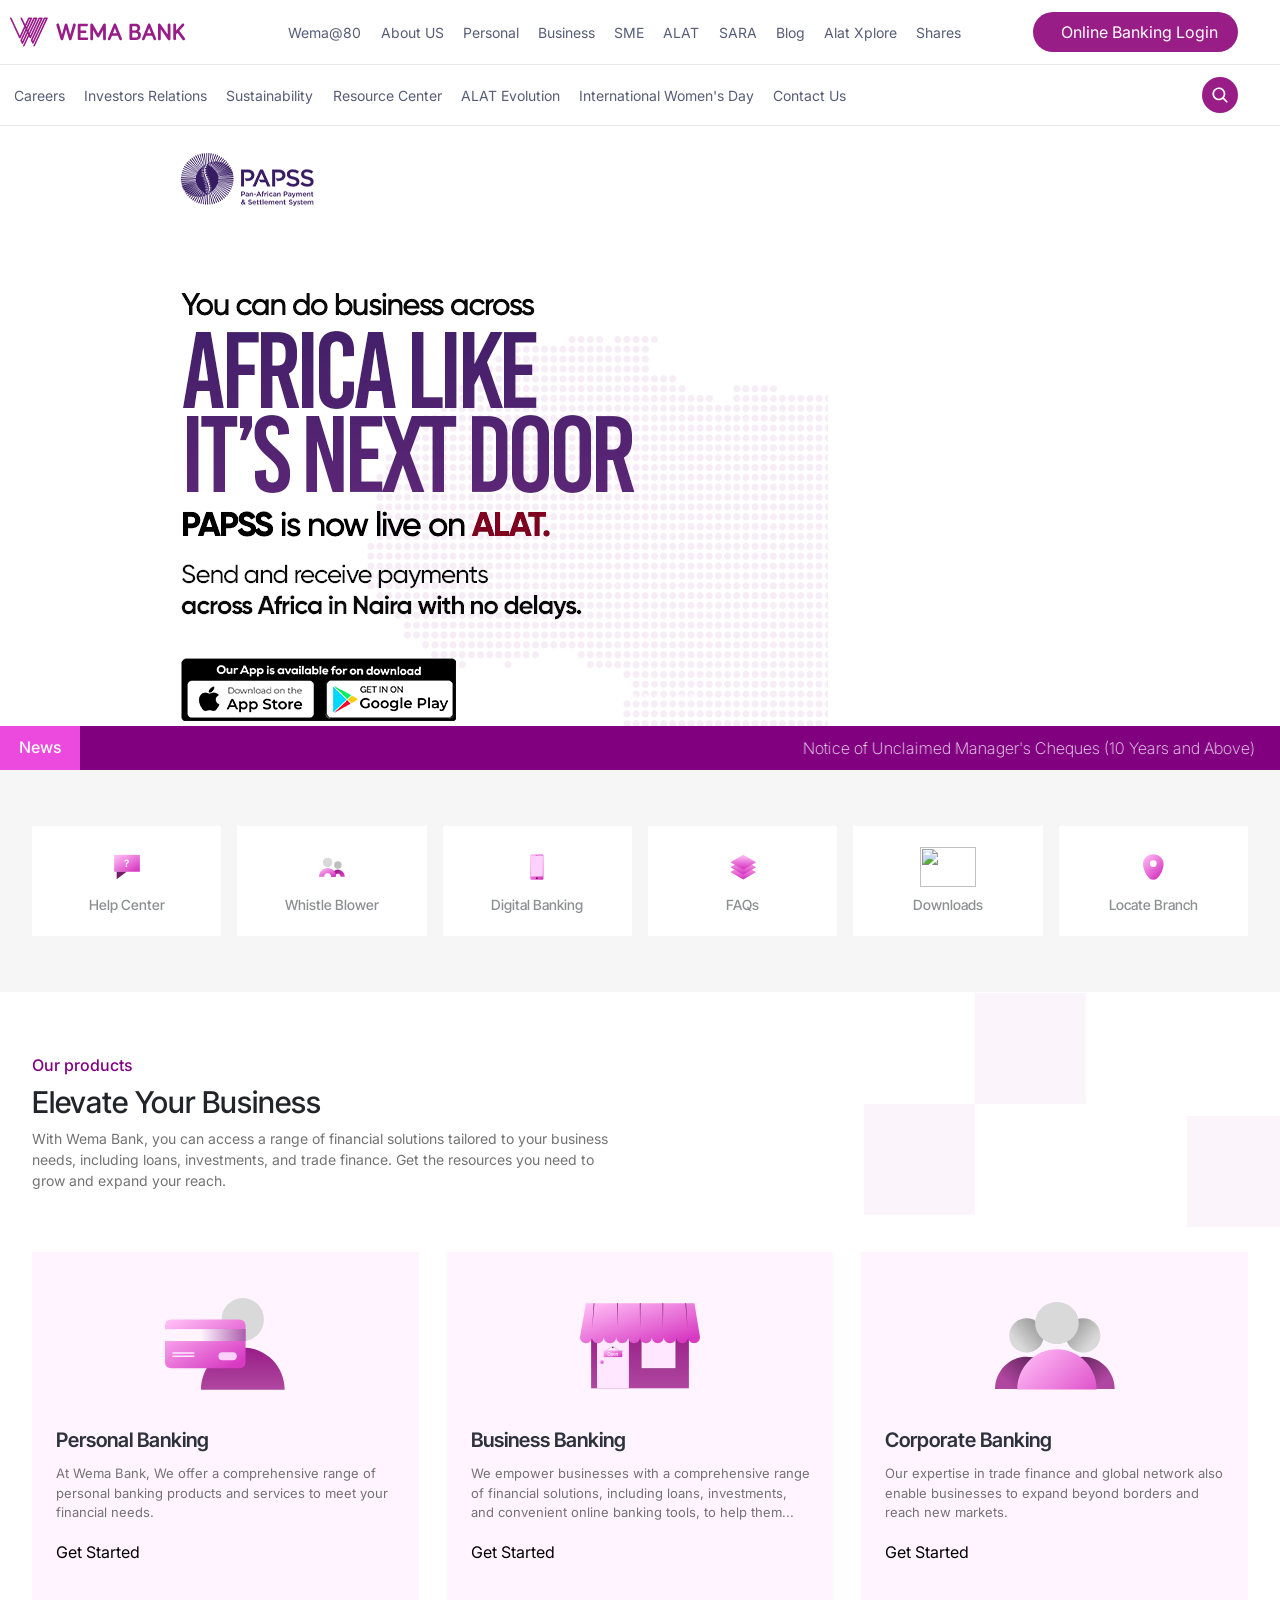
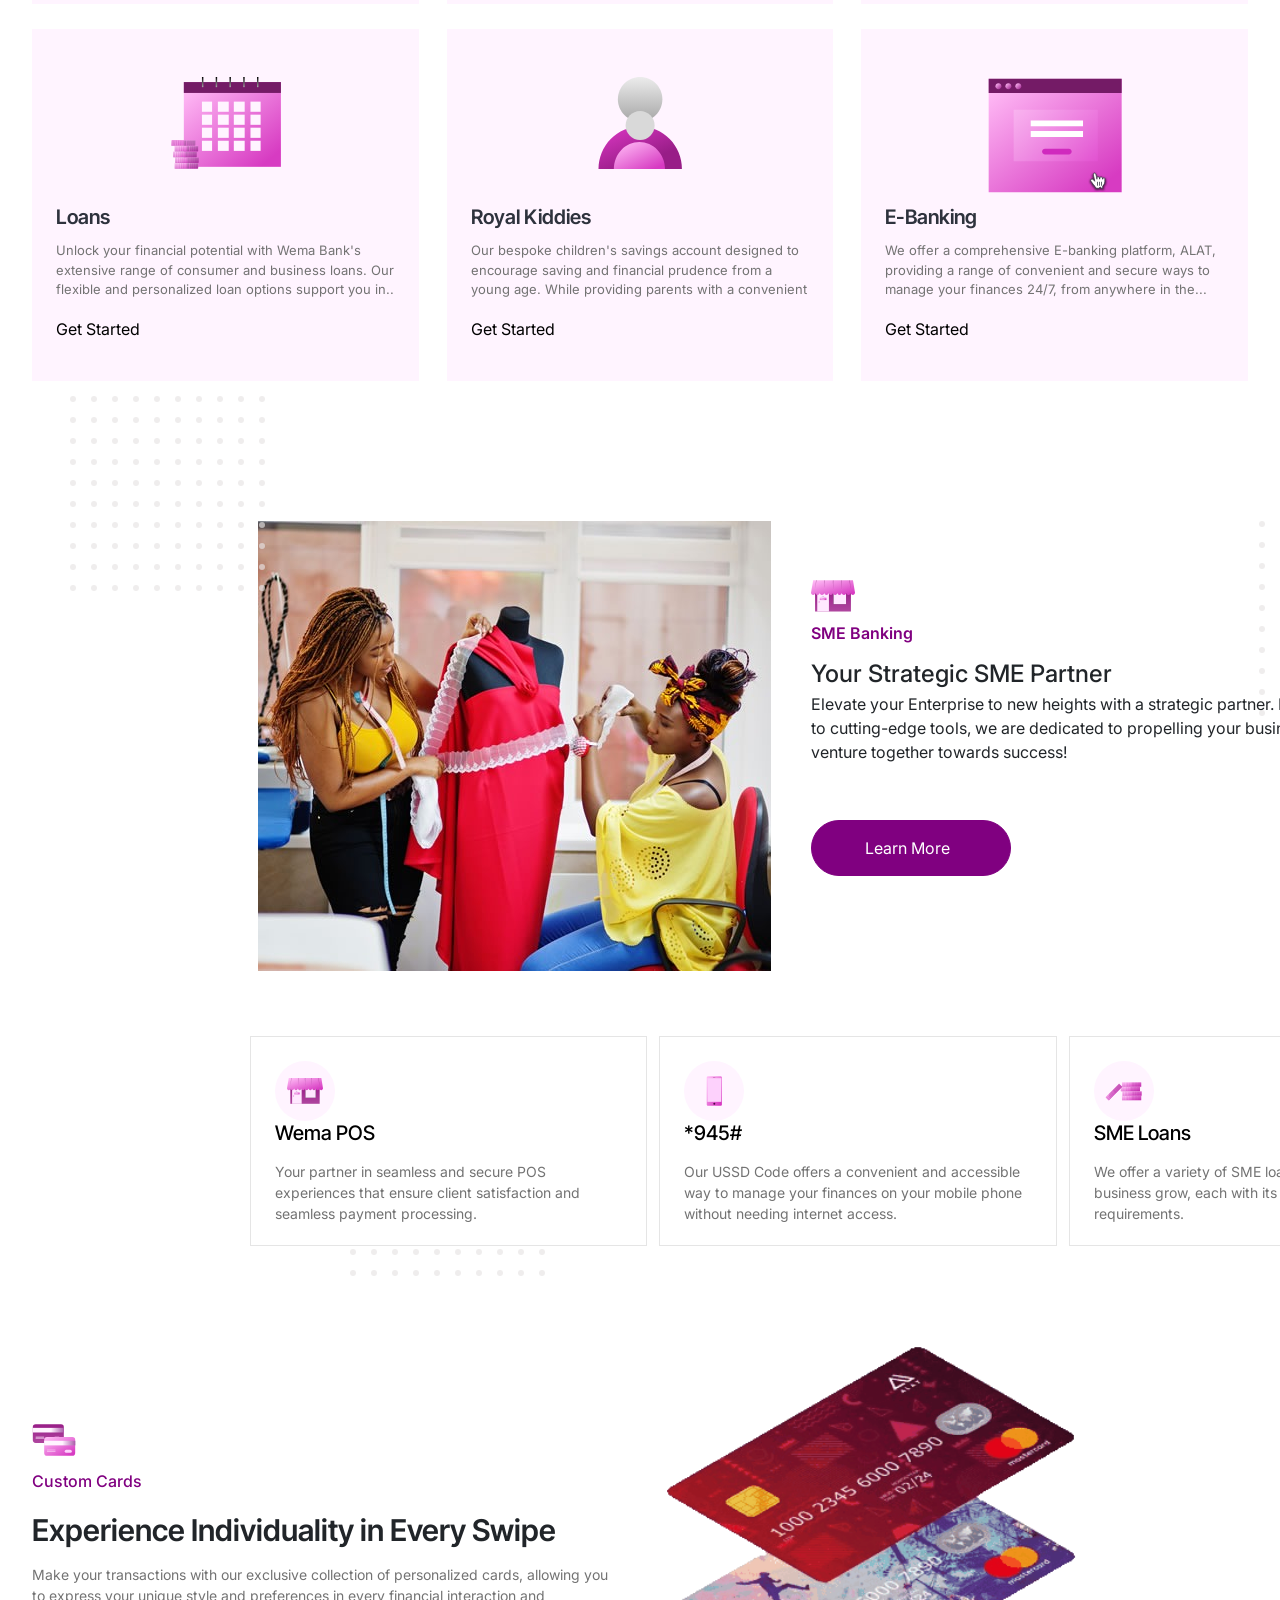
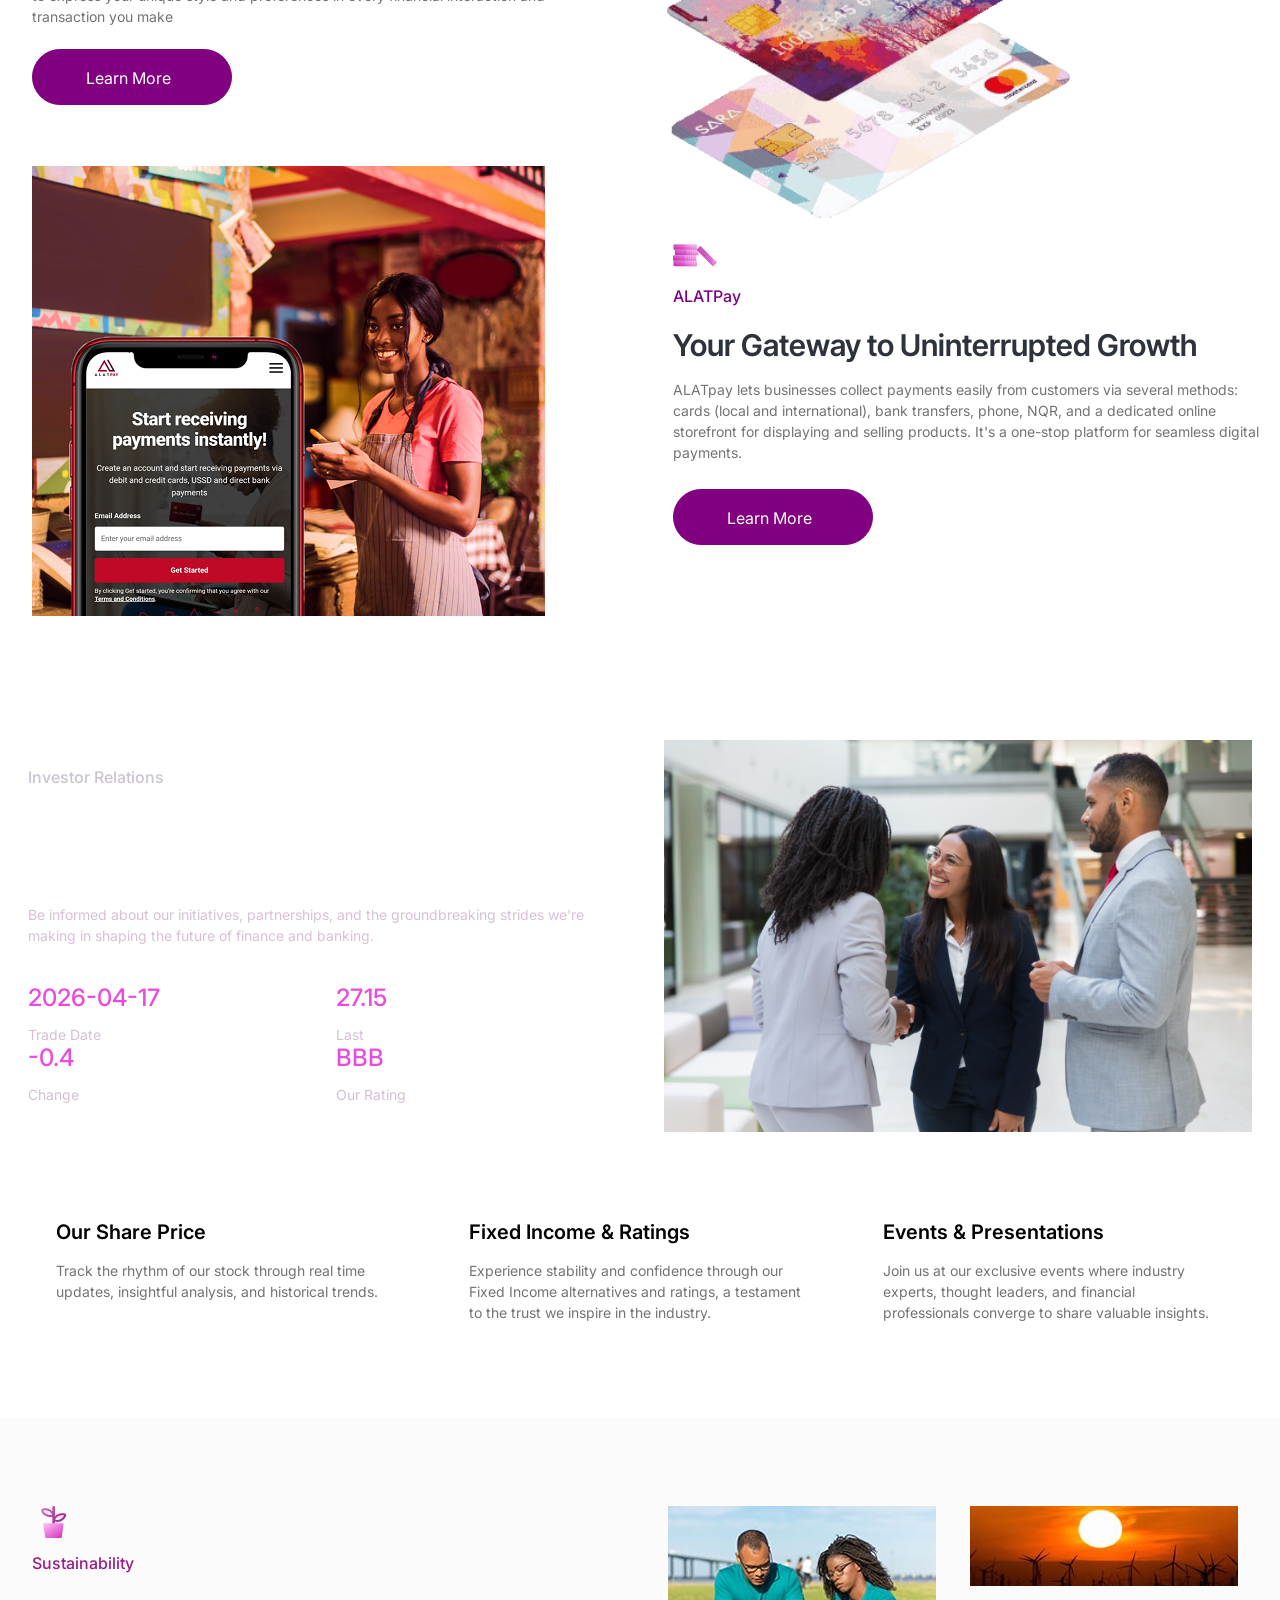
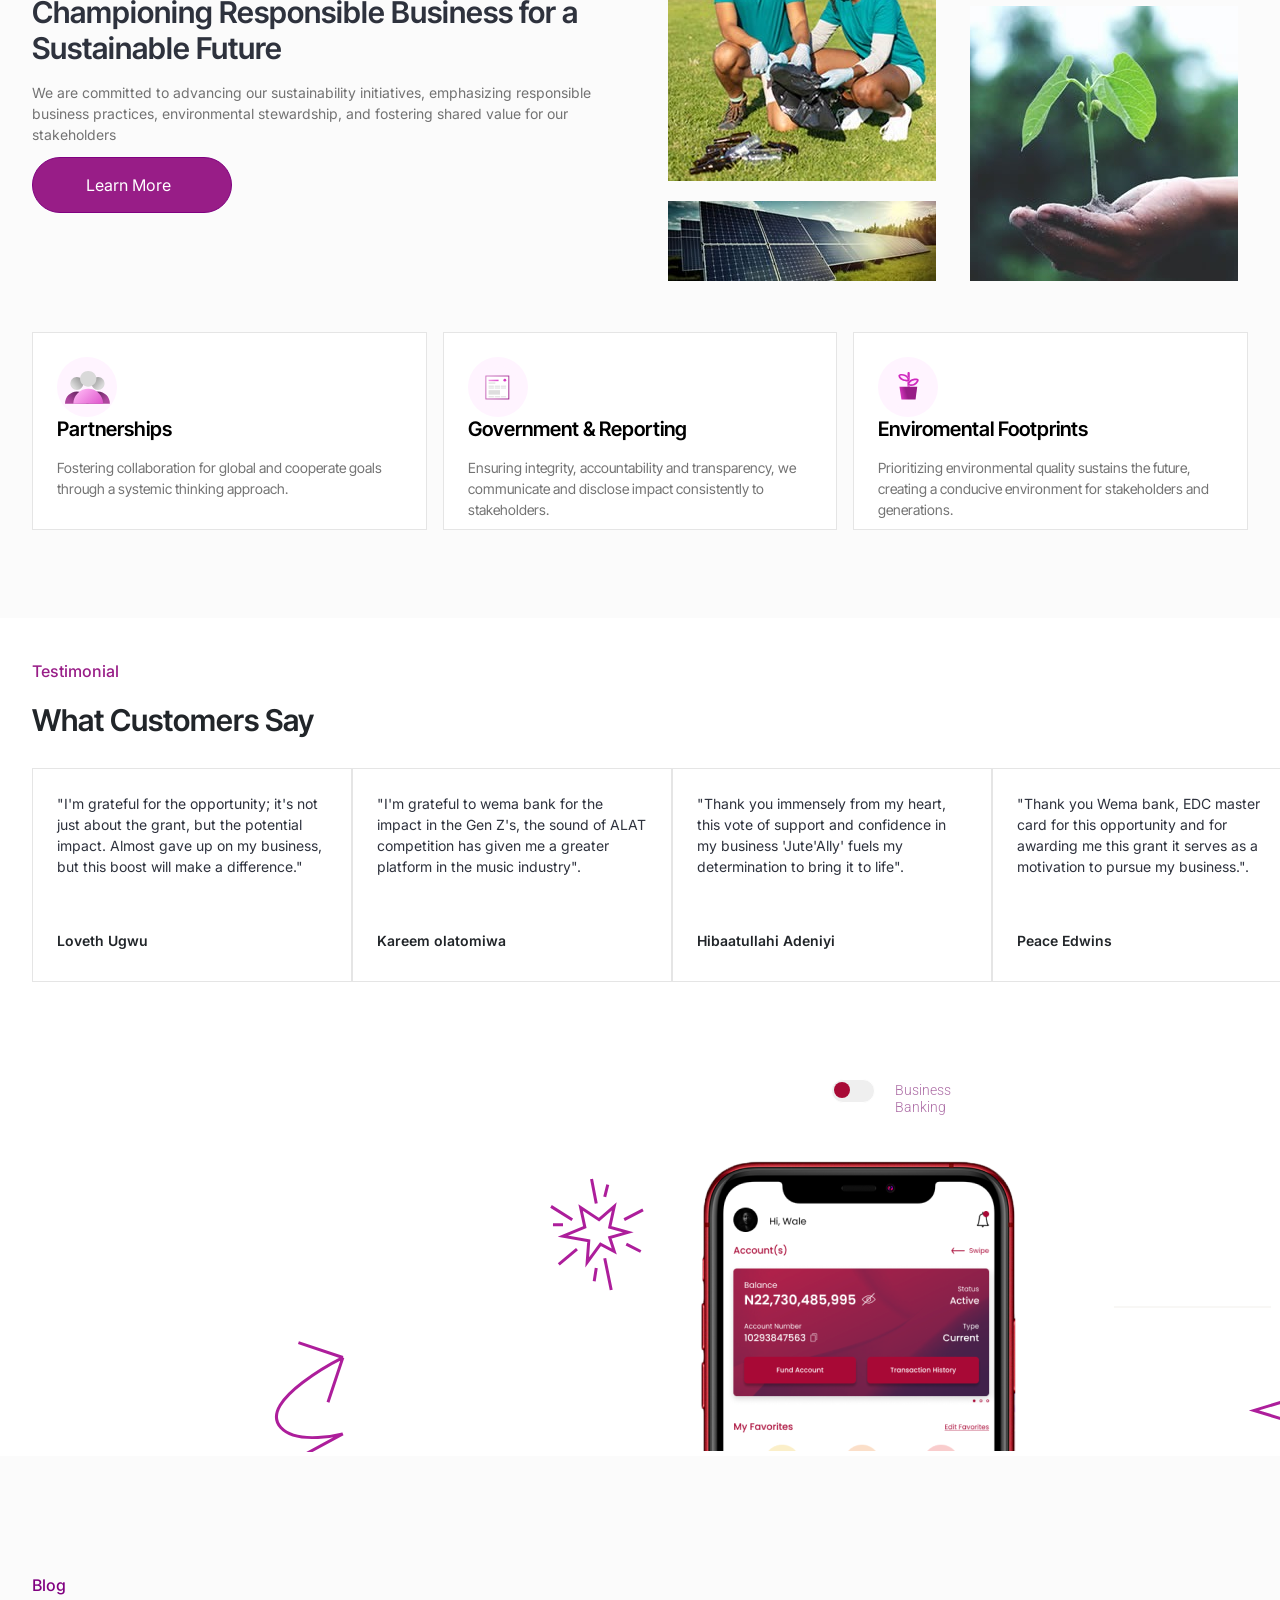
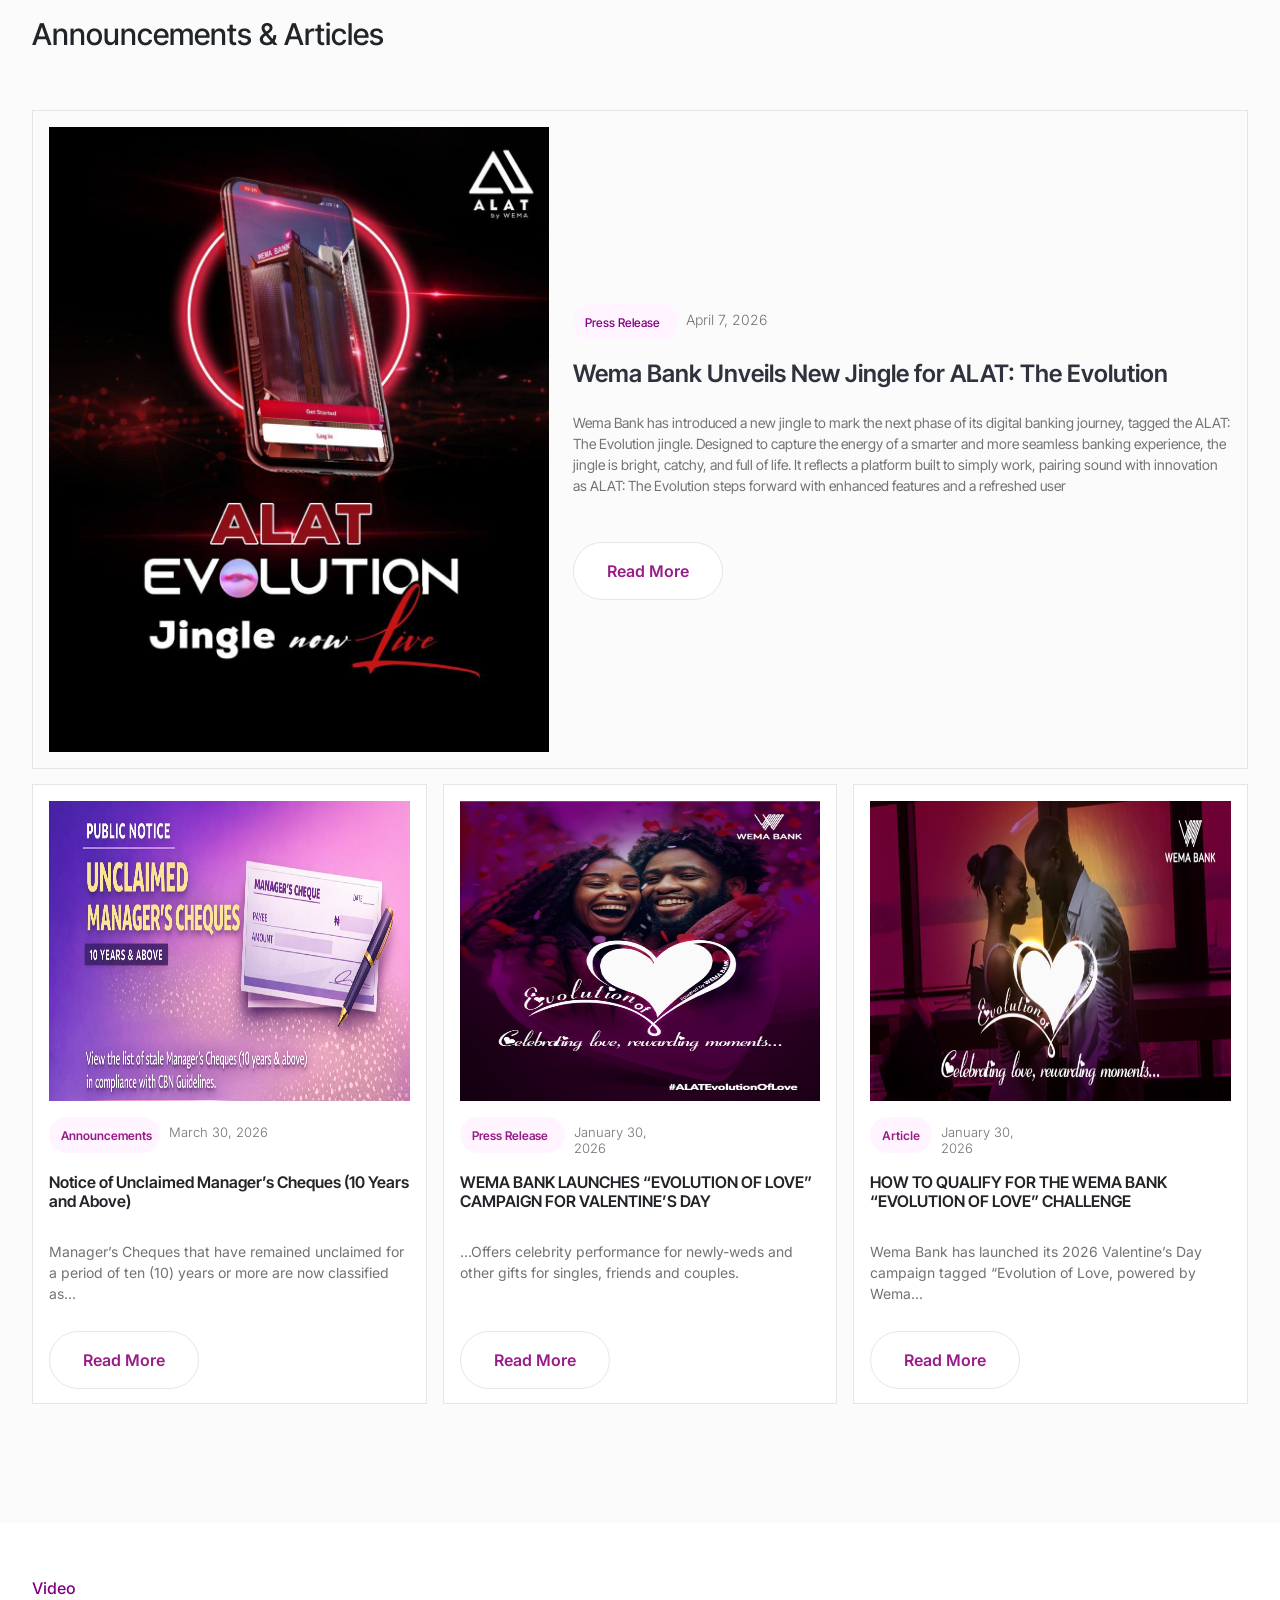
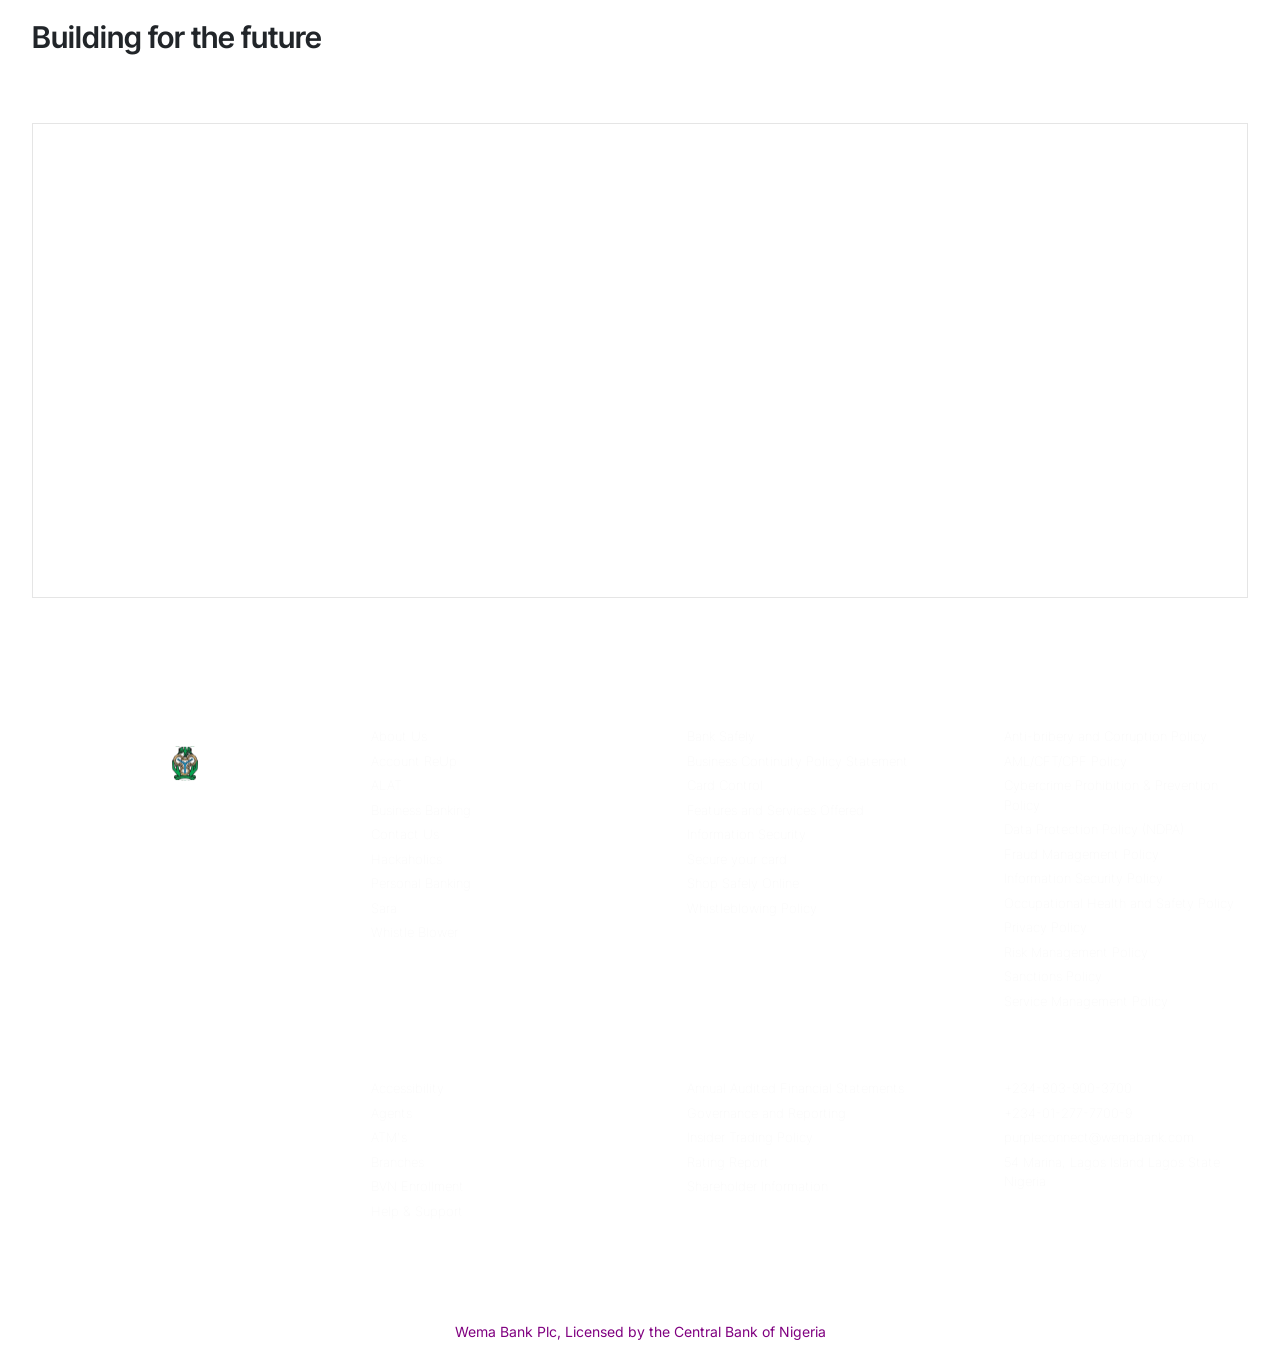
==== commit 47d9619b: "file update" ====
--- a/index.html
+++ b/index.html
@@ -41,7 +41,7 @@
 
             <div class="nav-menulist">
                 <ul class="menulist">
-                    <a class="anchors" href="./otherhtmlpages/wemaat80.html">
+                    <a class="anchors" href="./otherhtmlpages/at80.html">
                         <li>Wema@80</li>
                     </a>
                     <a class="anchors" href="./otherhtmlpages/aboutus.html">
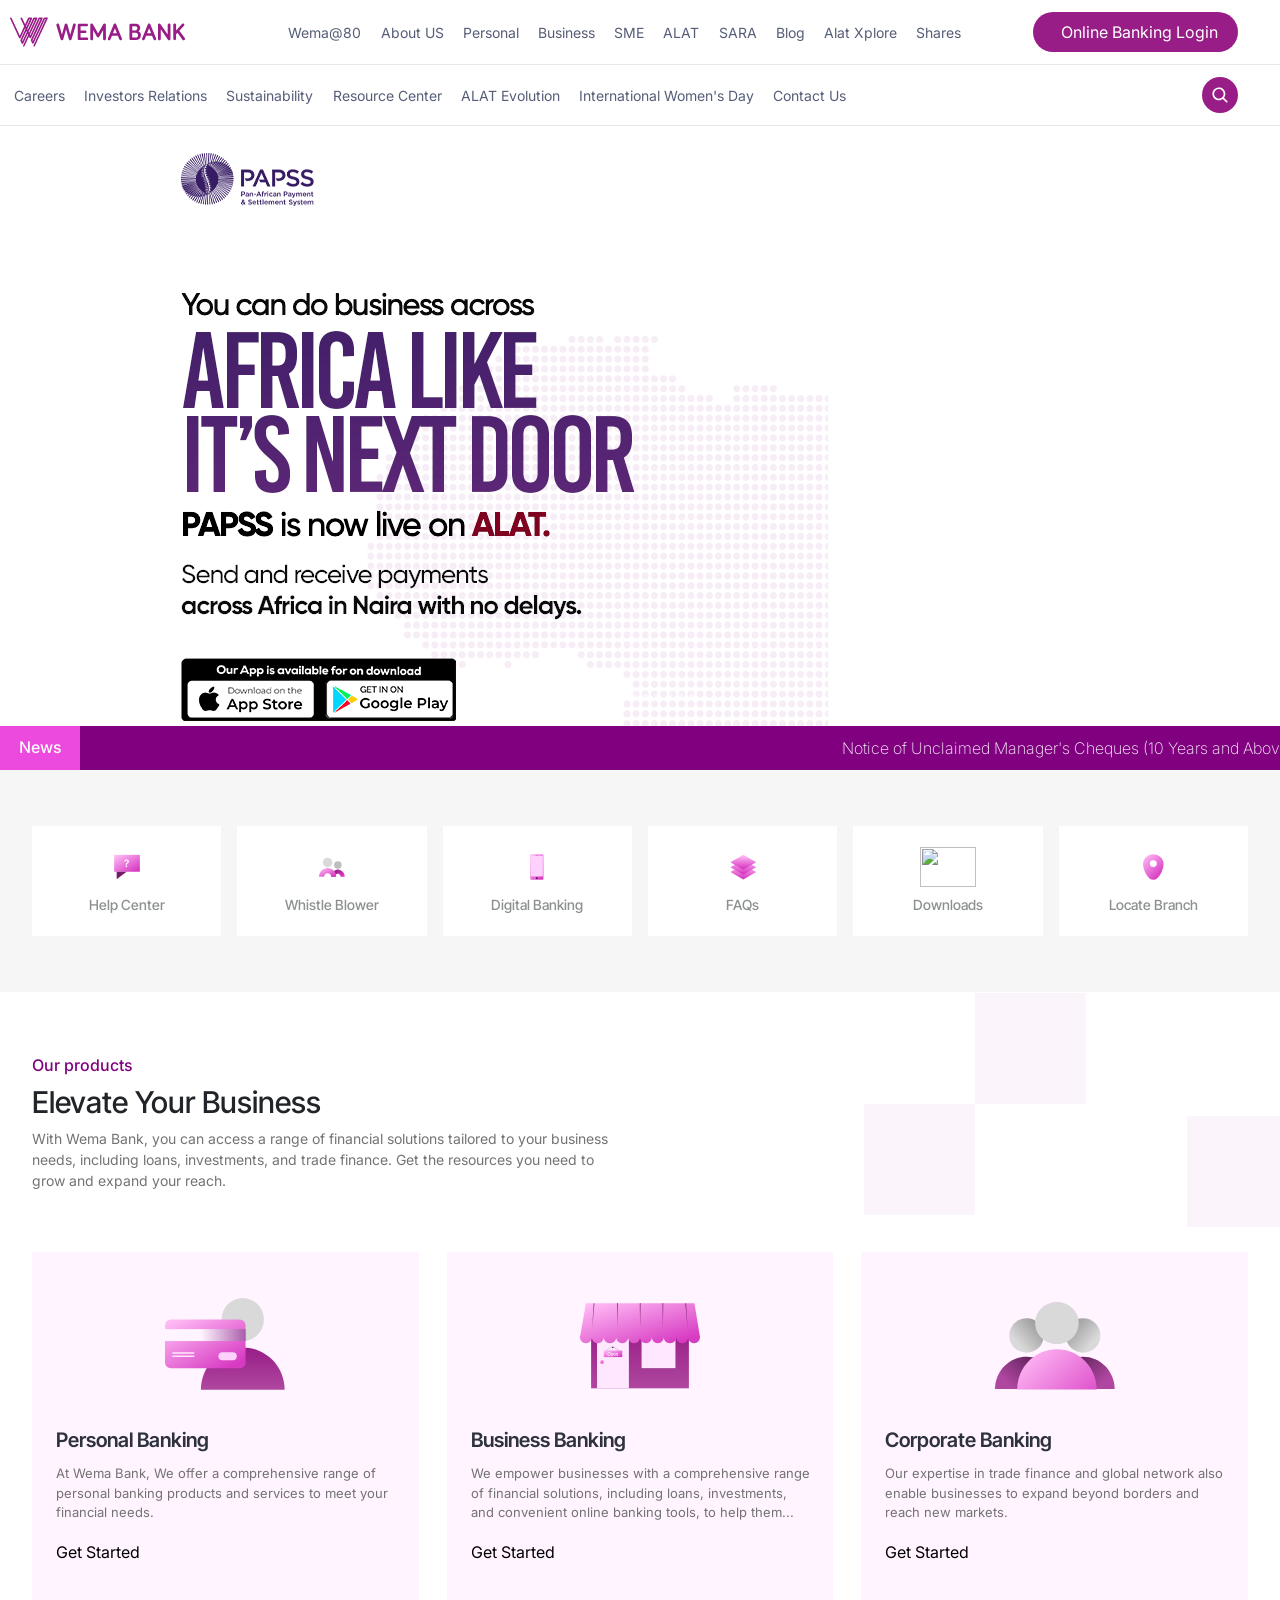
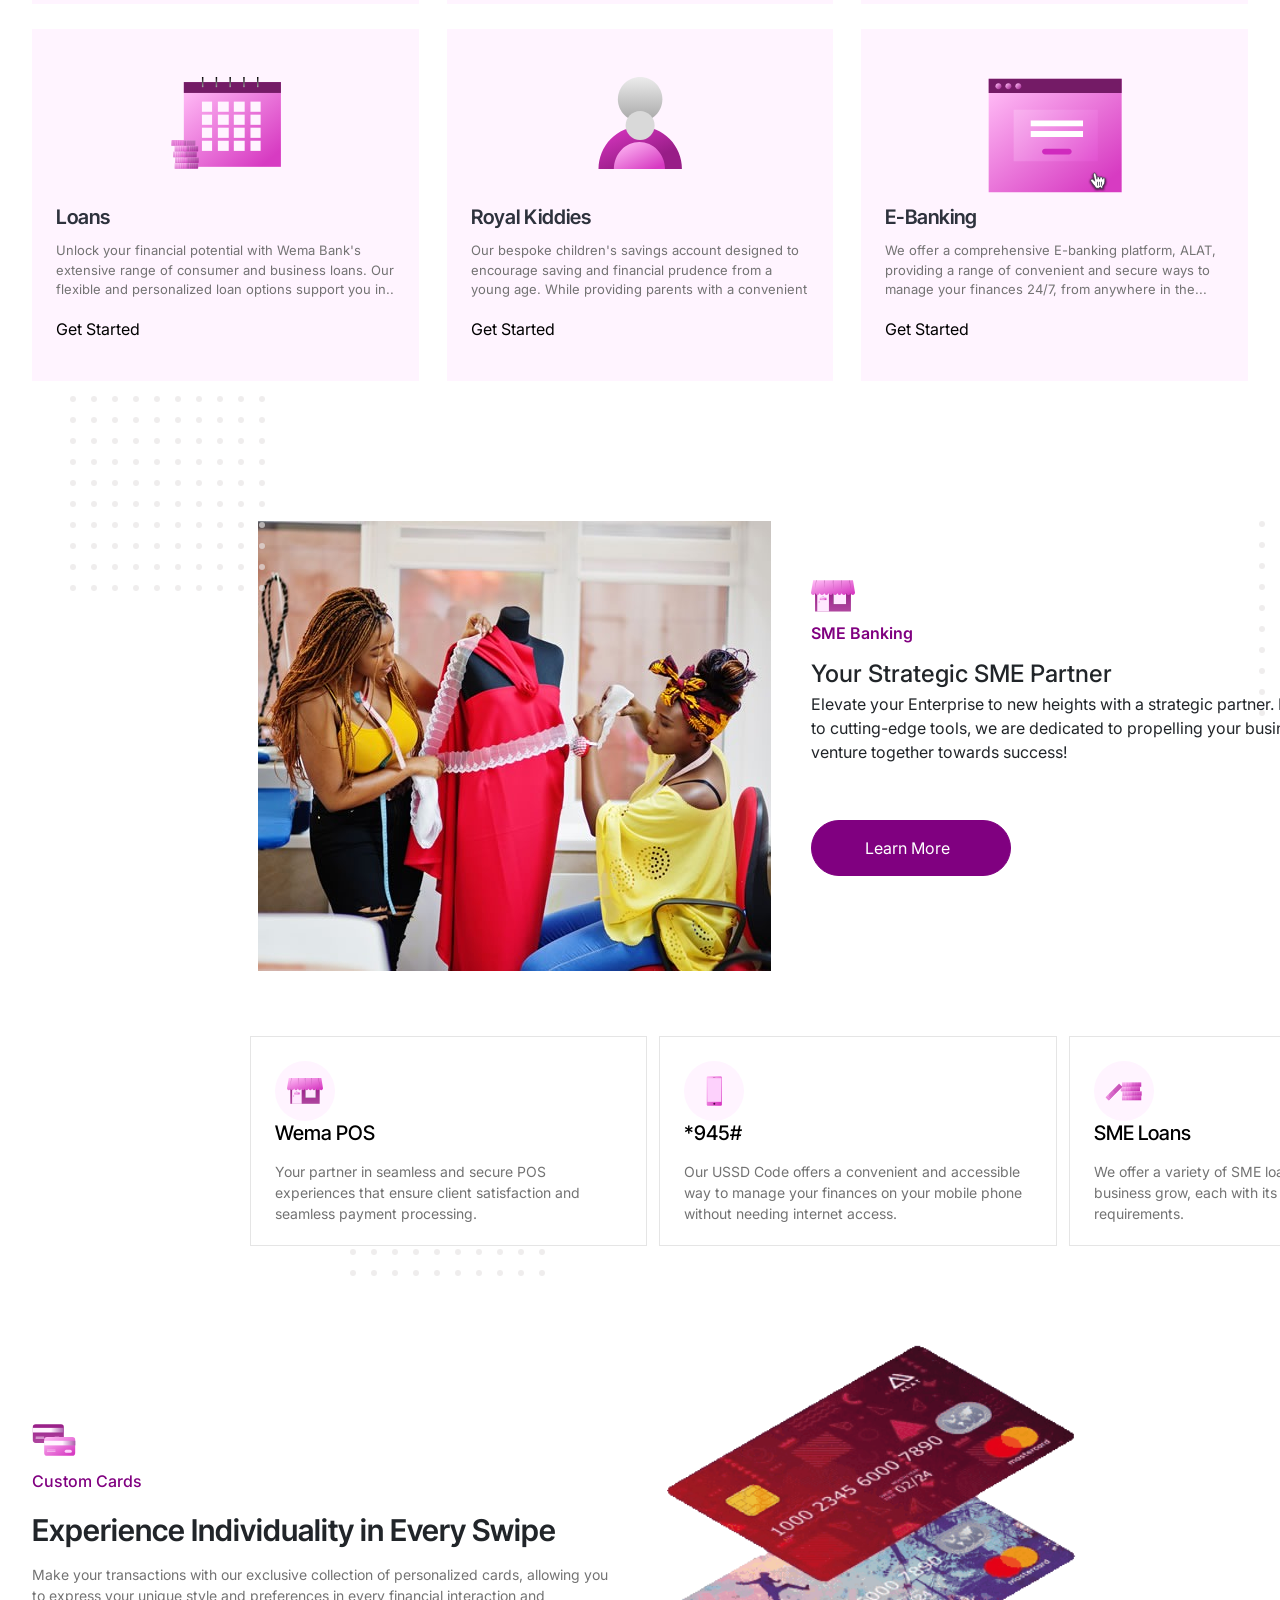
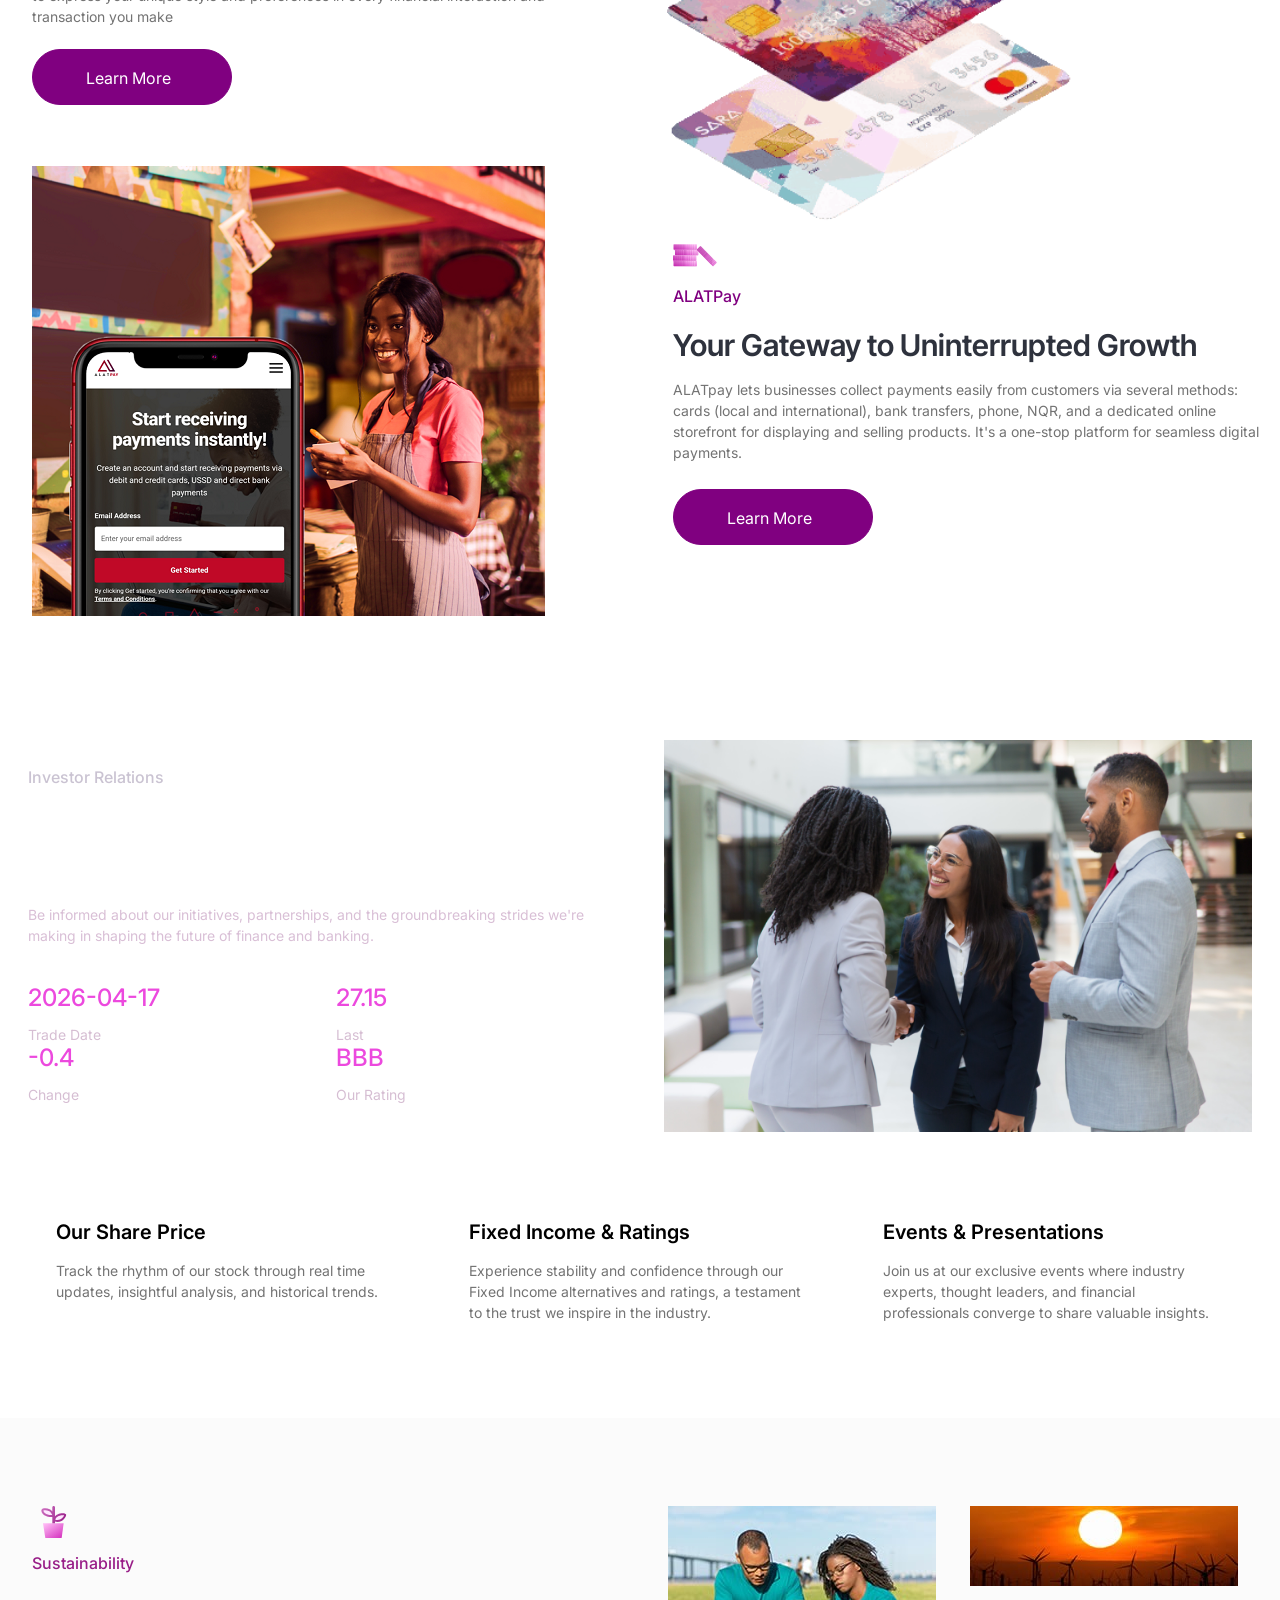
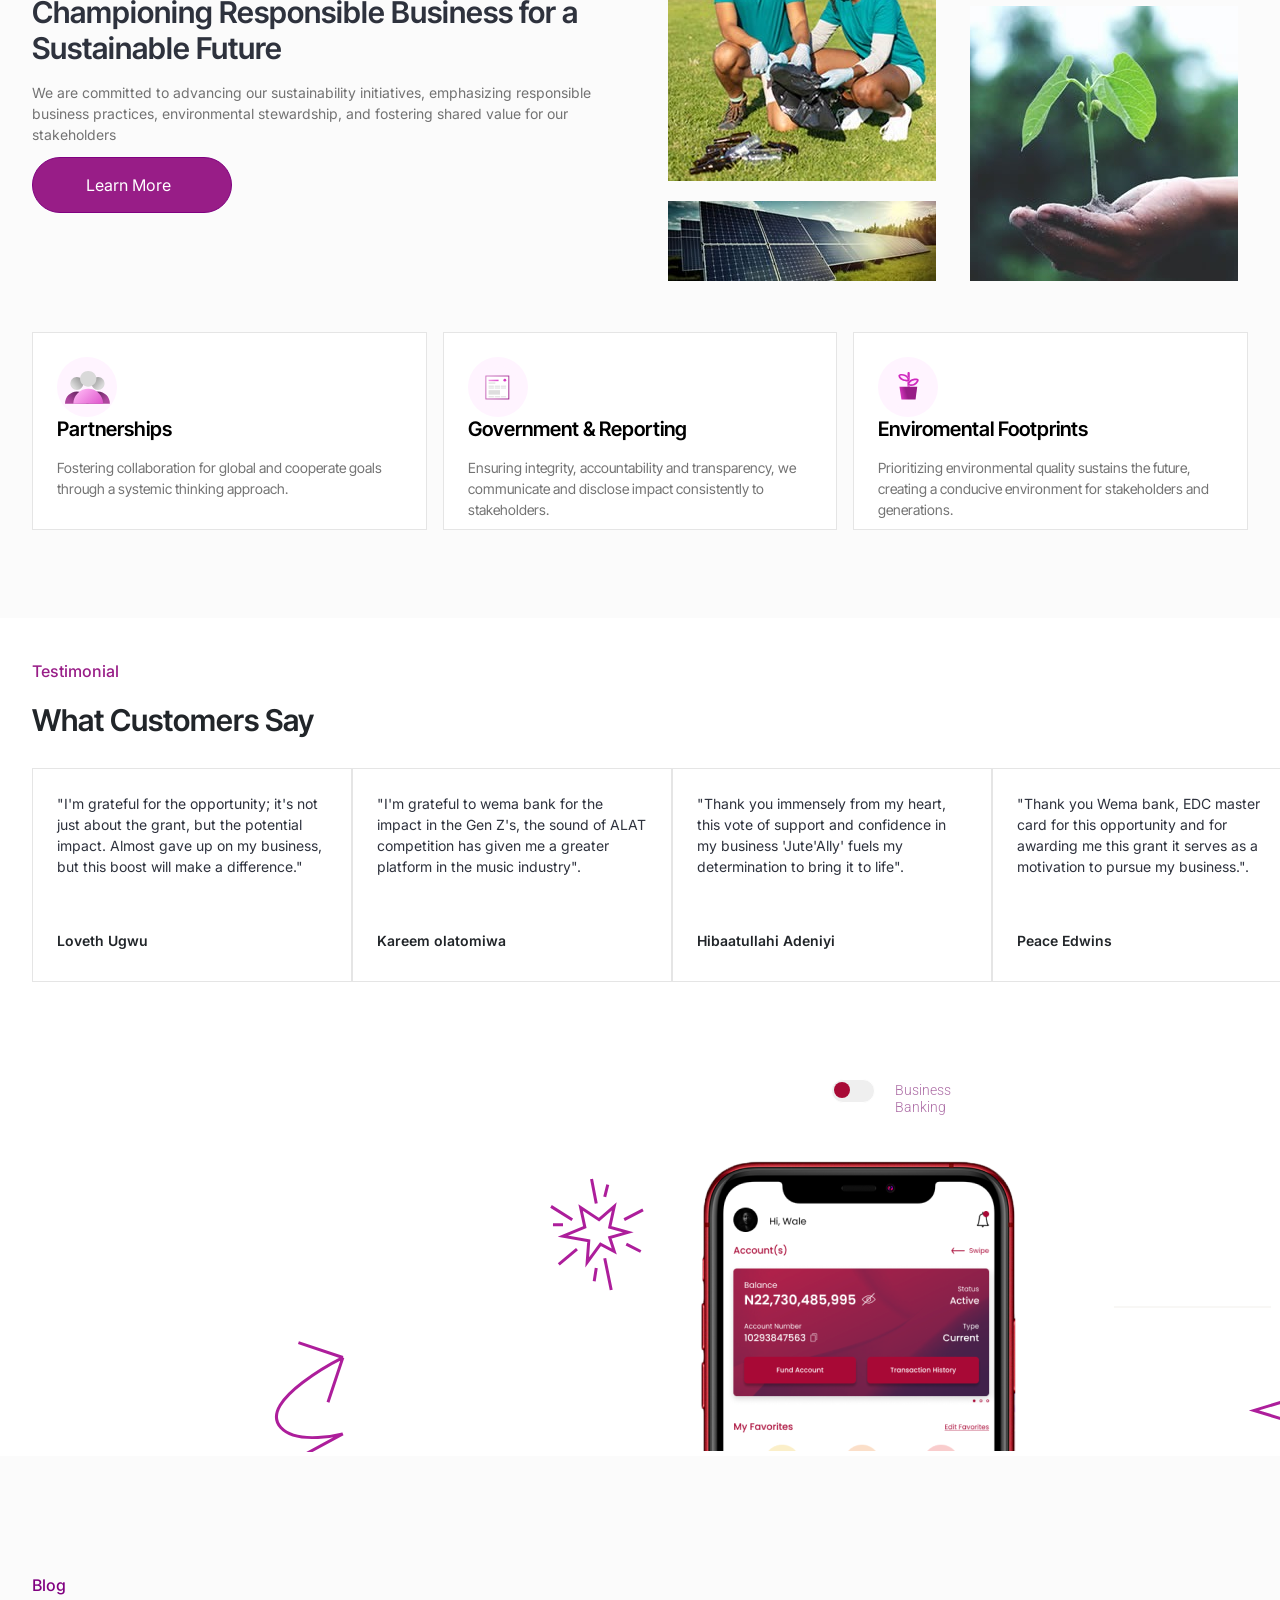
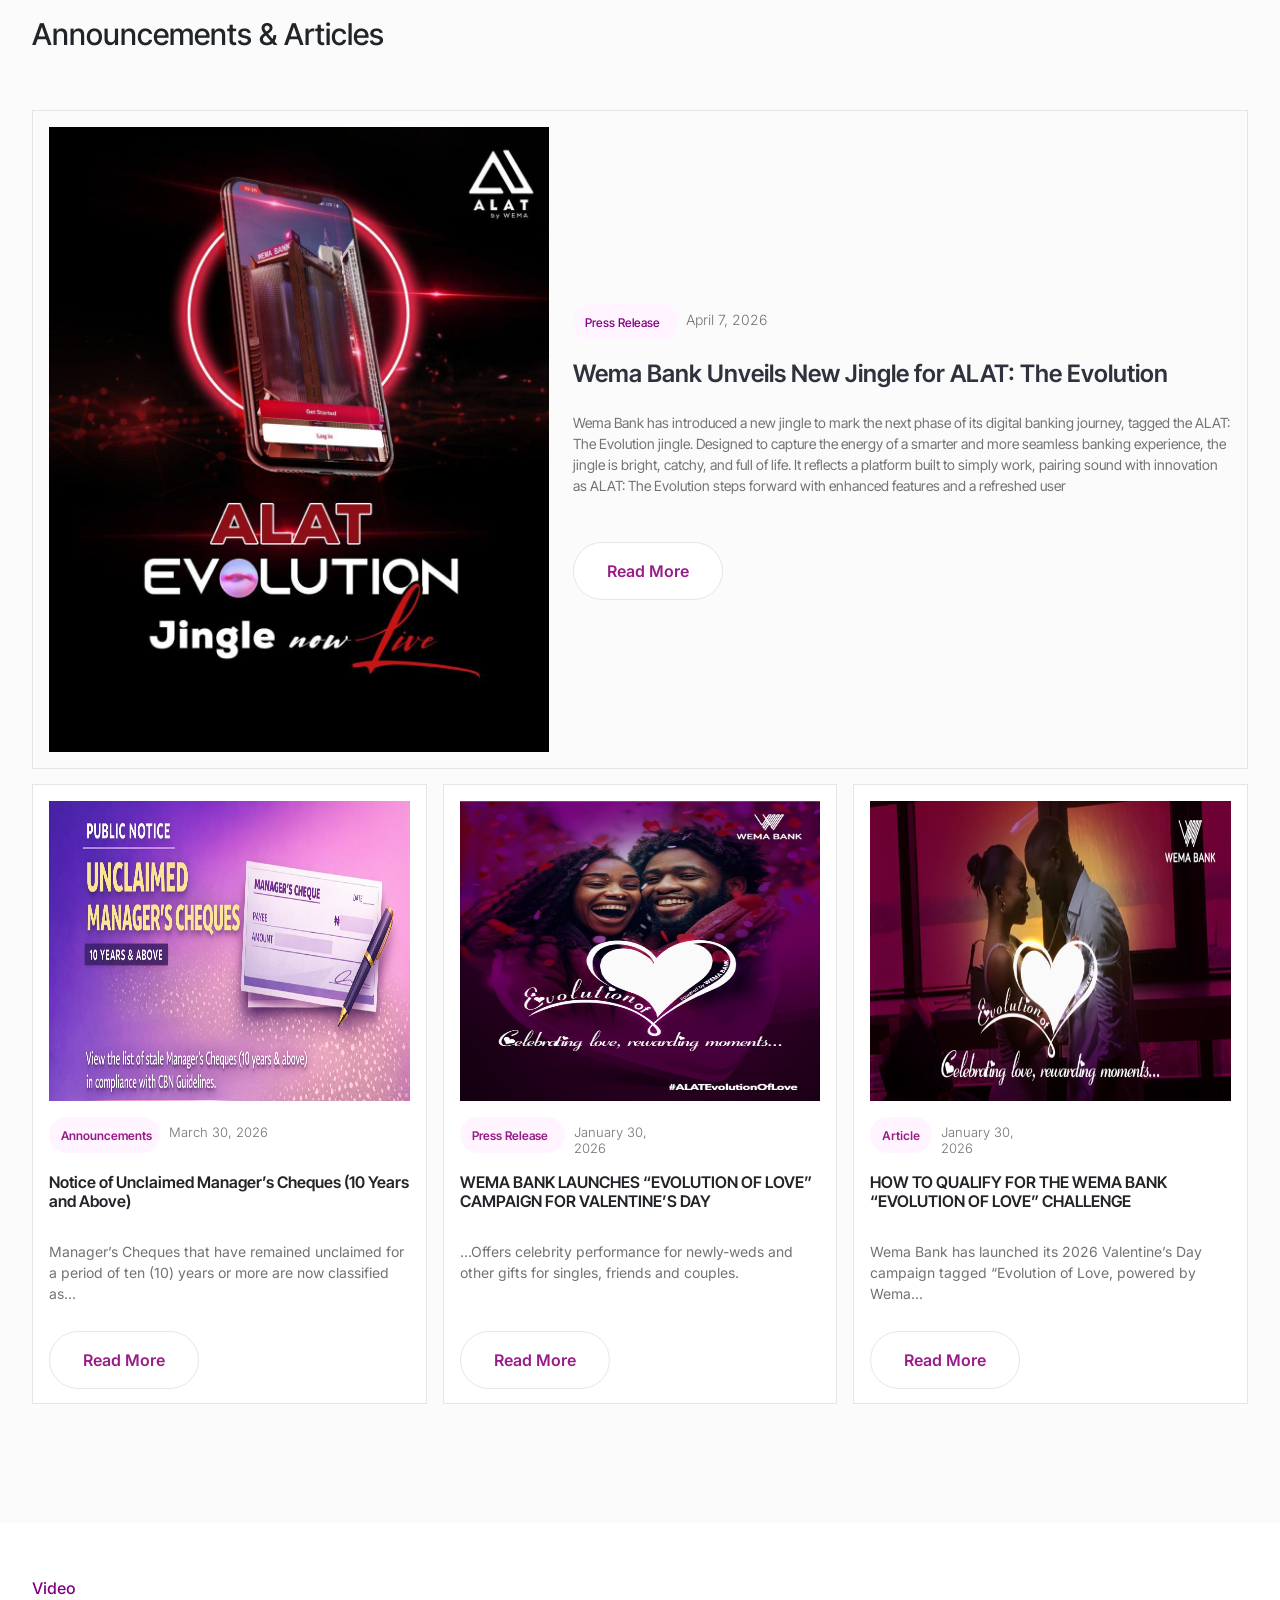
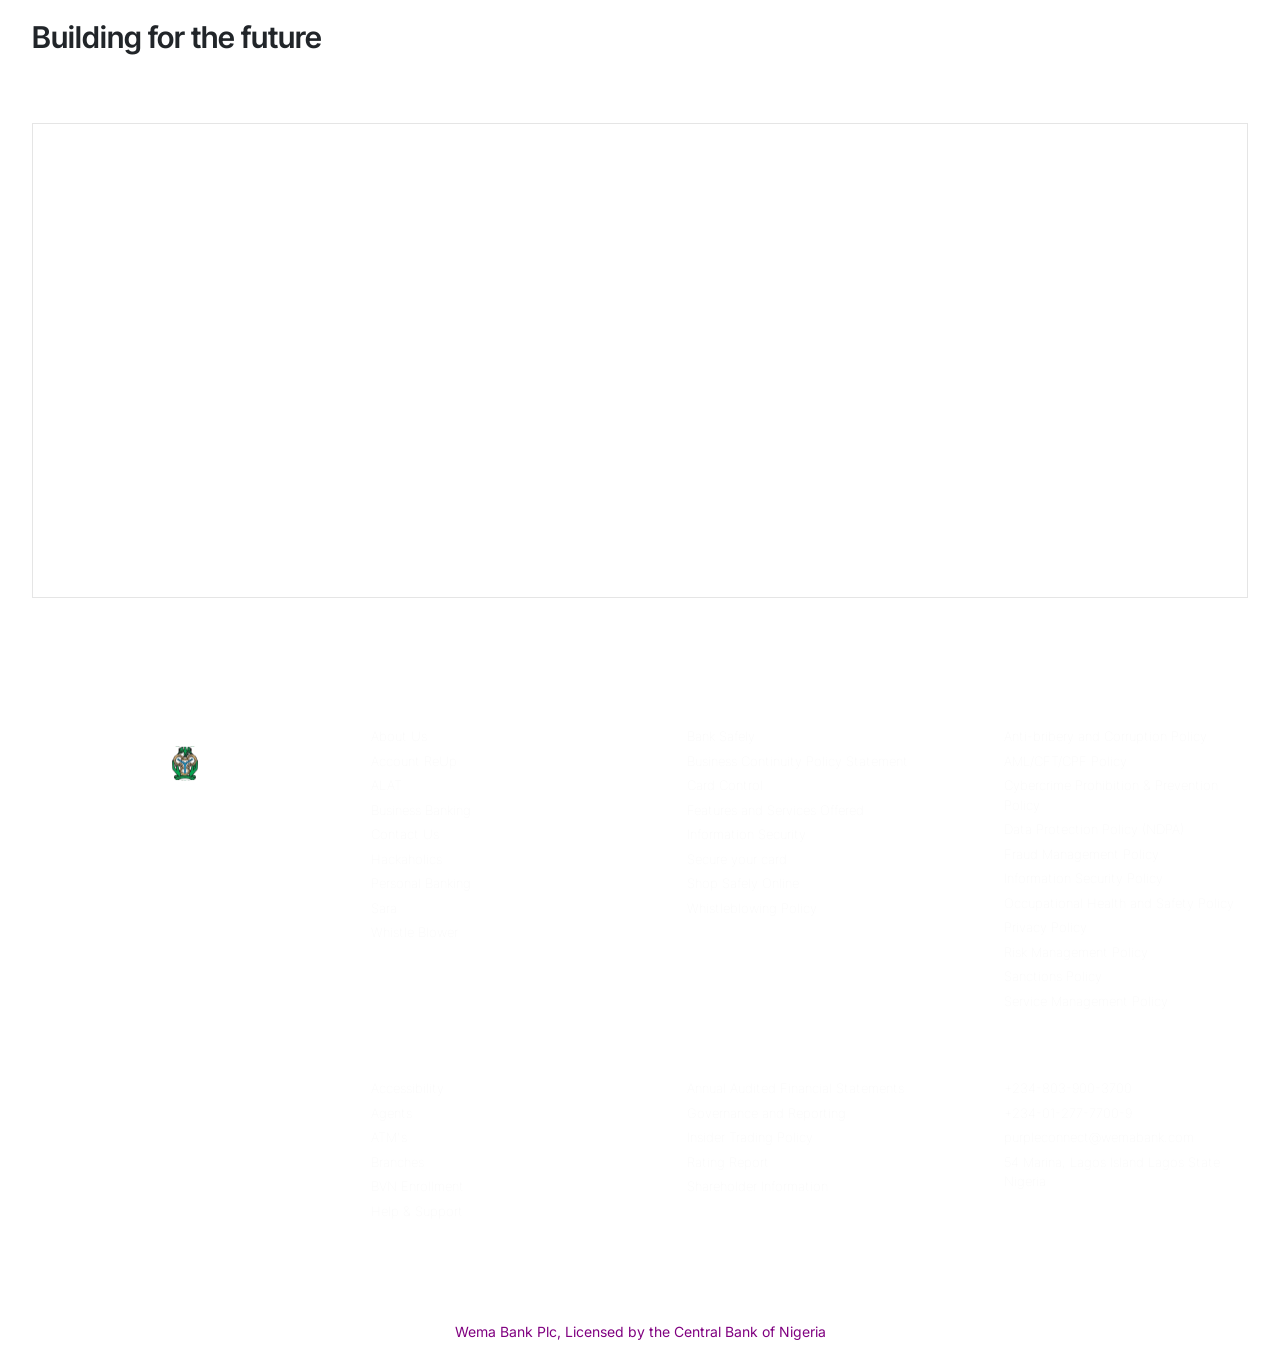
==== commit 681cc909: "file update" ====
--- a/index.html
+++ b/index.html
@@ -23,7 +23,7 @@
     <link rel="preconnect" href="https://fonts.gstatic.com" crossorigin>
     <link href="https://fonts.googleapis.com/css2?family=Inter+Tight:ital,wght@0,100..900;1,100..900&display=swap"
         rel="stylesheet">
-    <link rel="shortcut icon" href="../wemabank/wema-images/wema favicon-logo.svg" type="image/x-icon">
+    <link rel="shortcut icon" href="./wema-images/wema favicon-logo.svg" type="image/x-icon">
     <title>Step into the future of banking with wema bank where excellent take center stage</title>
 </head>
 
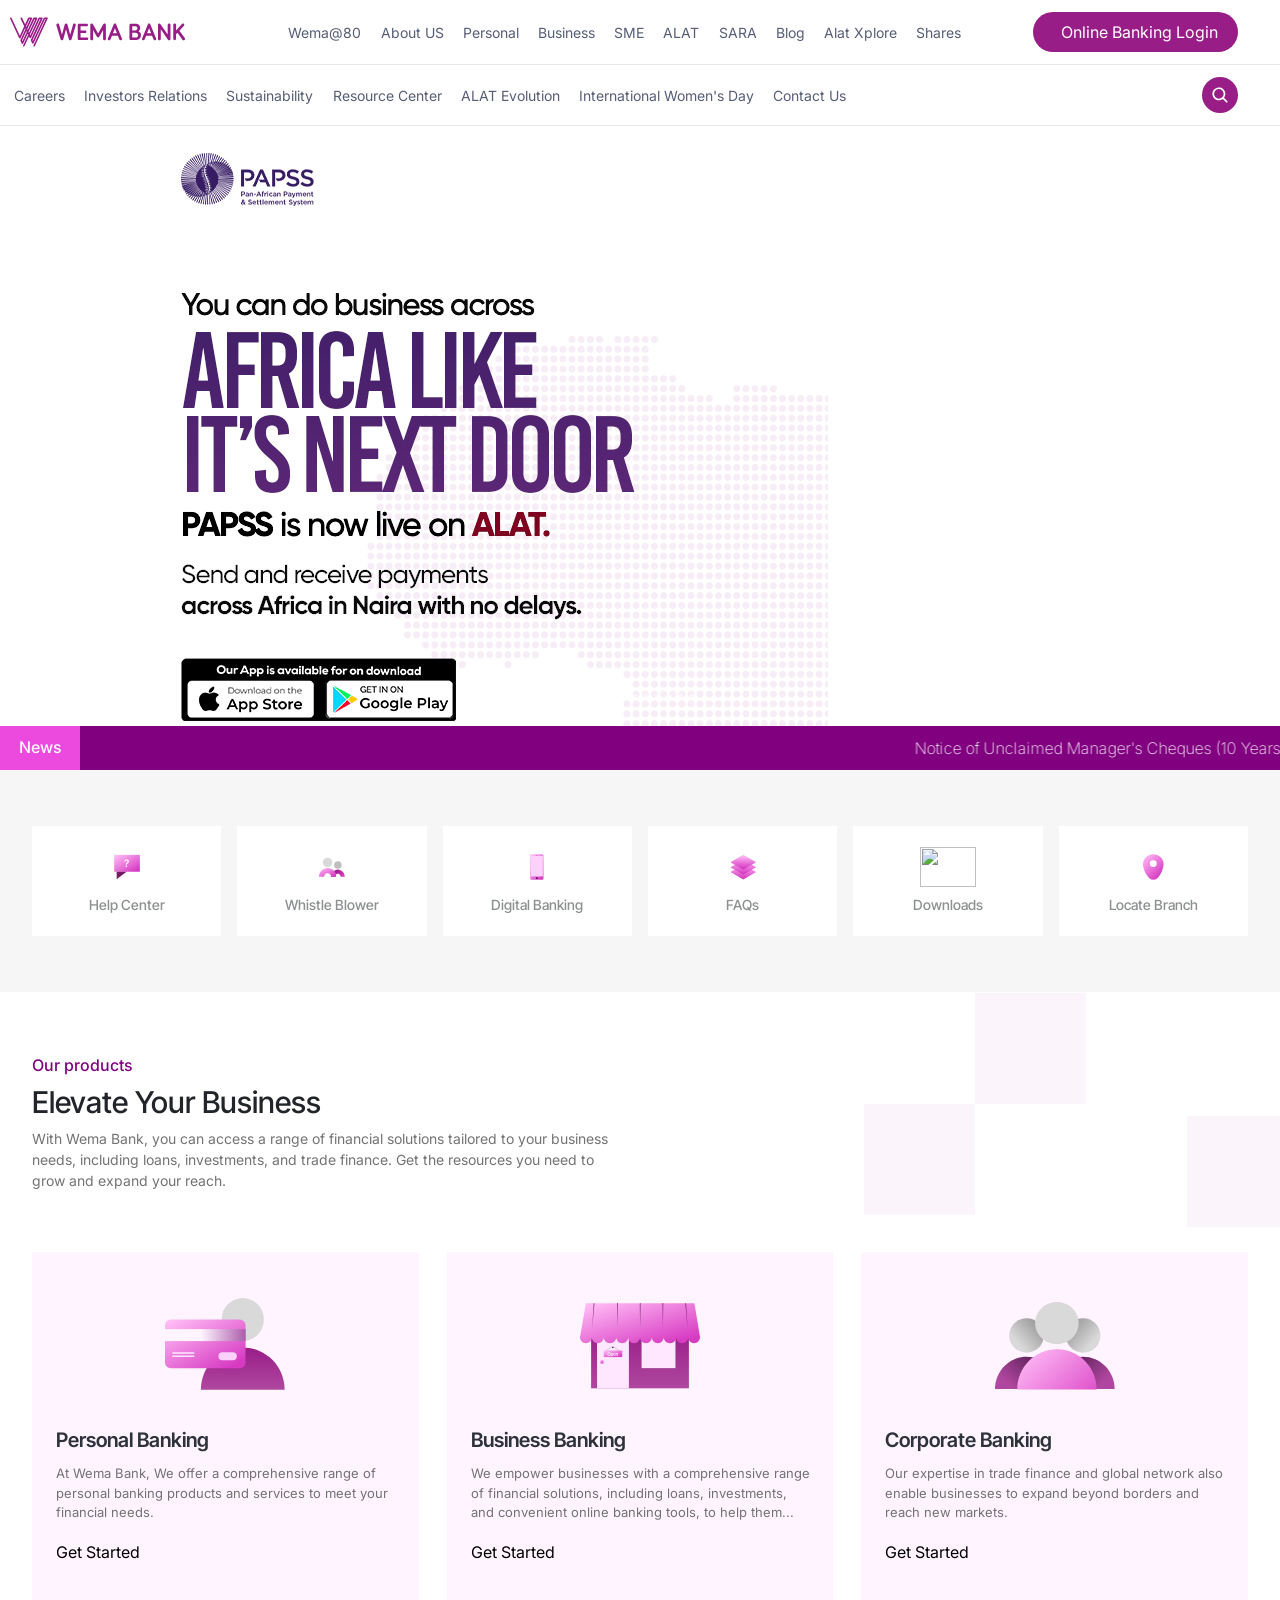
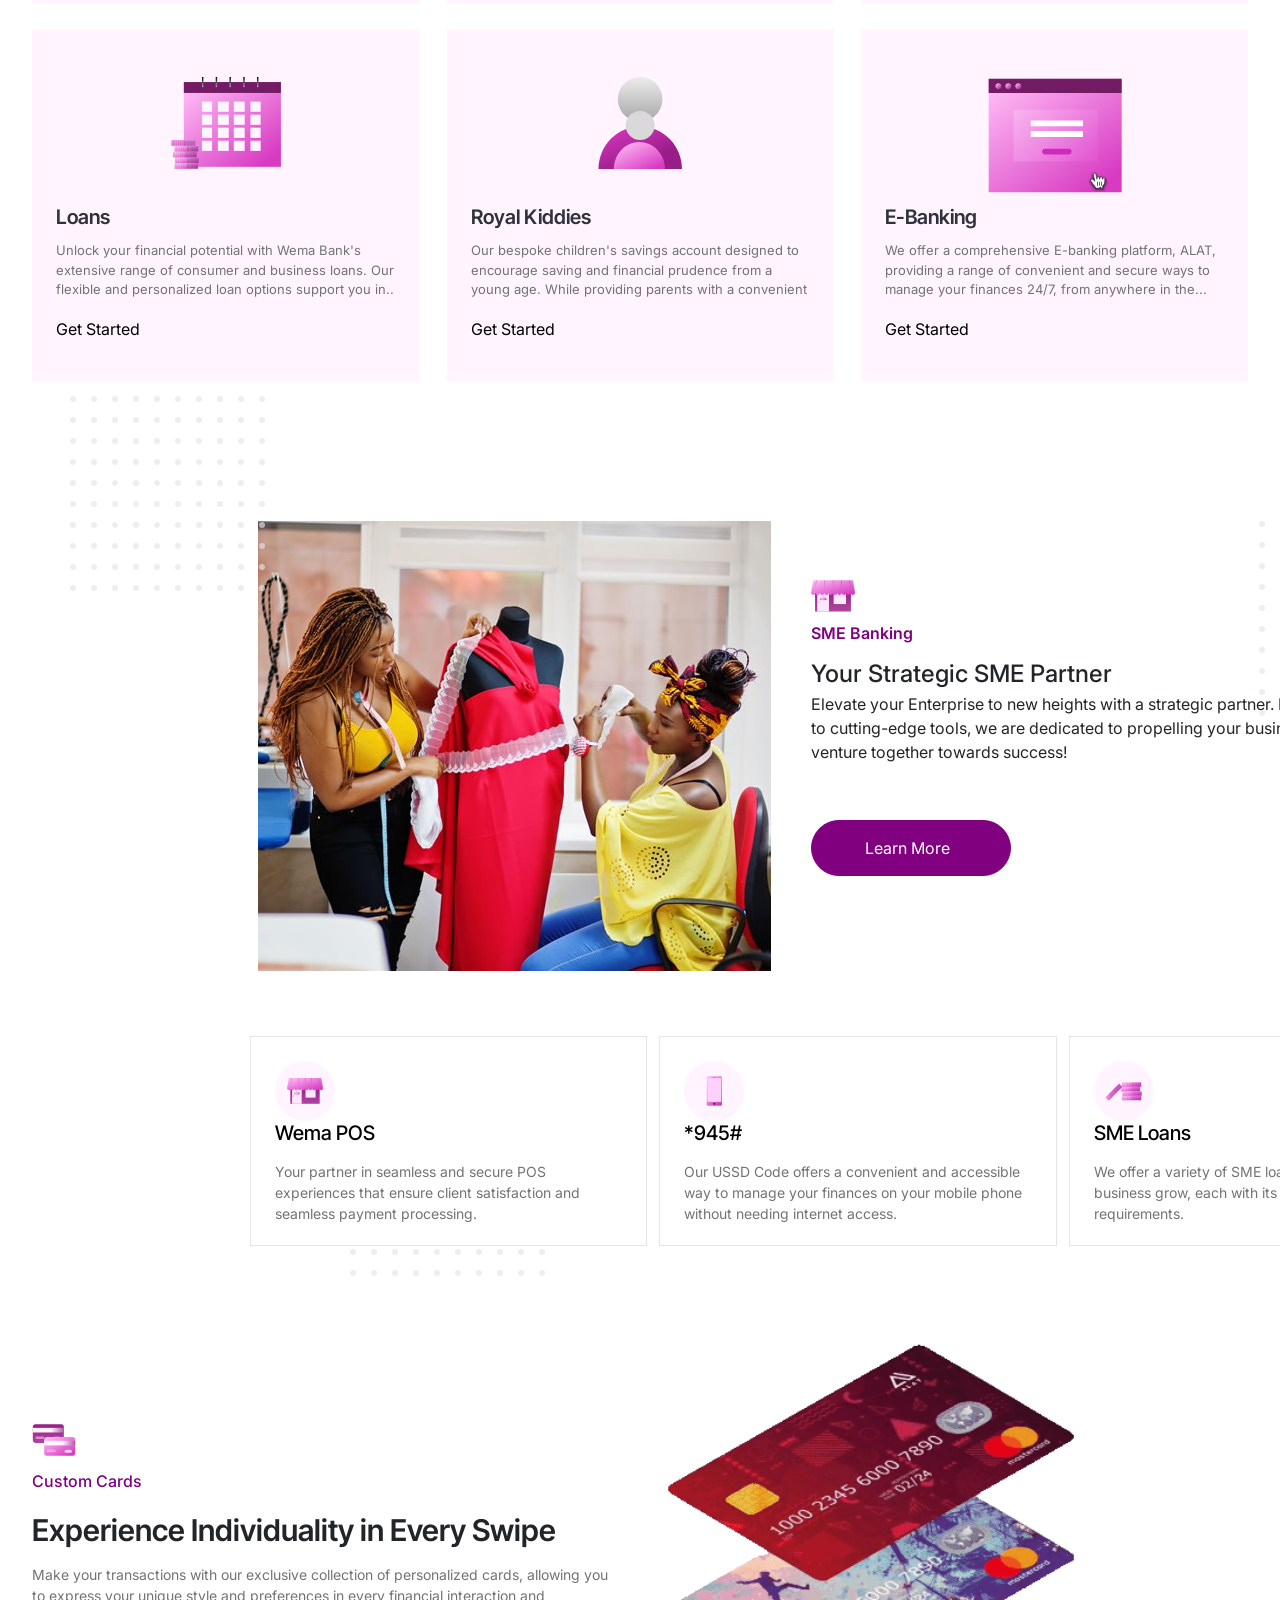
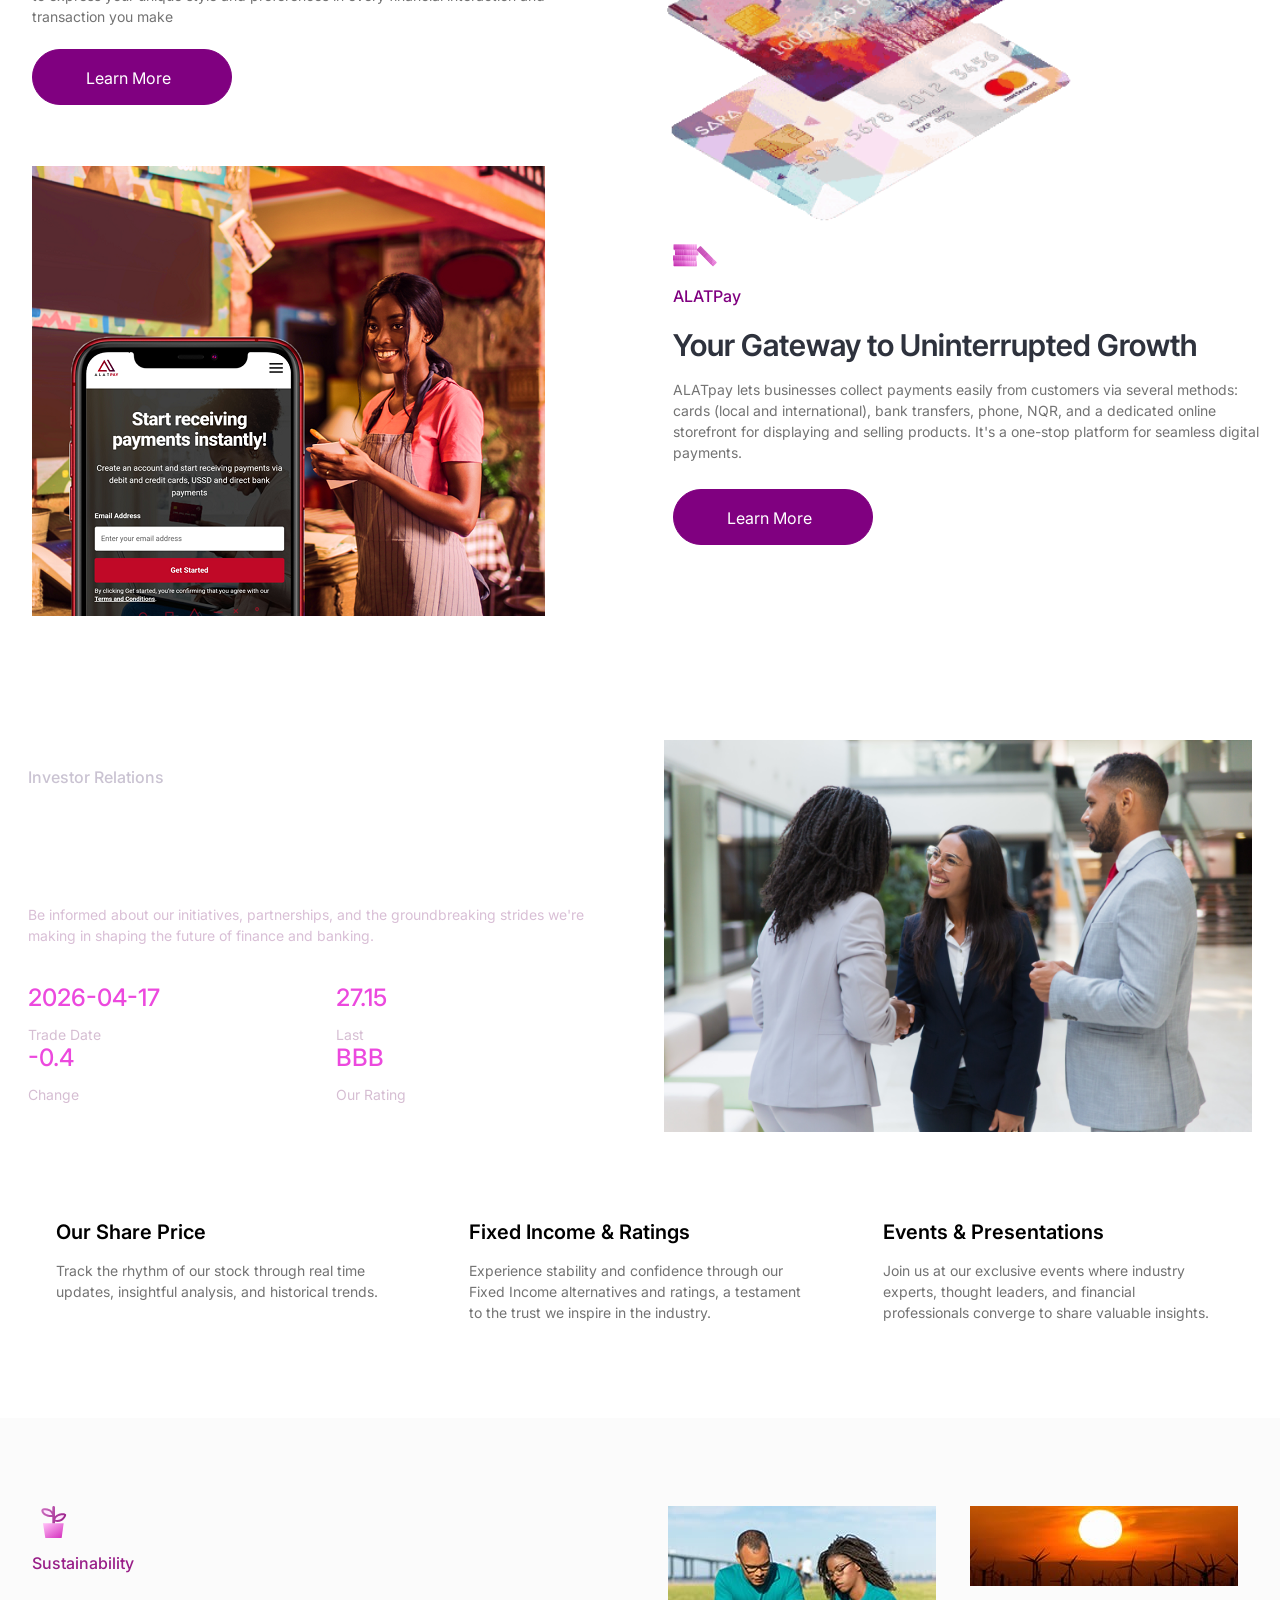
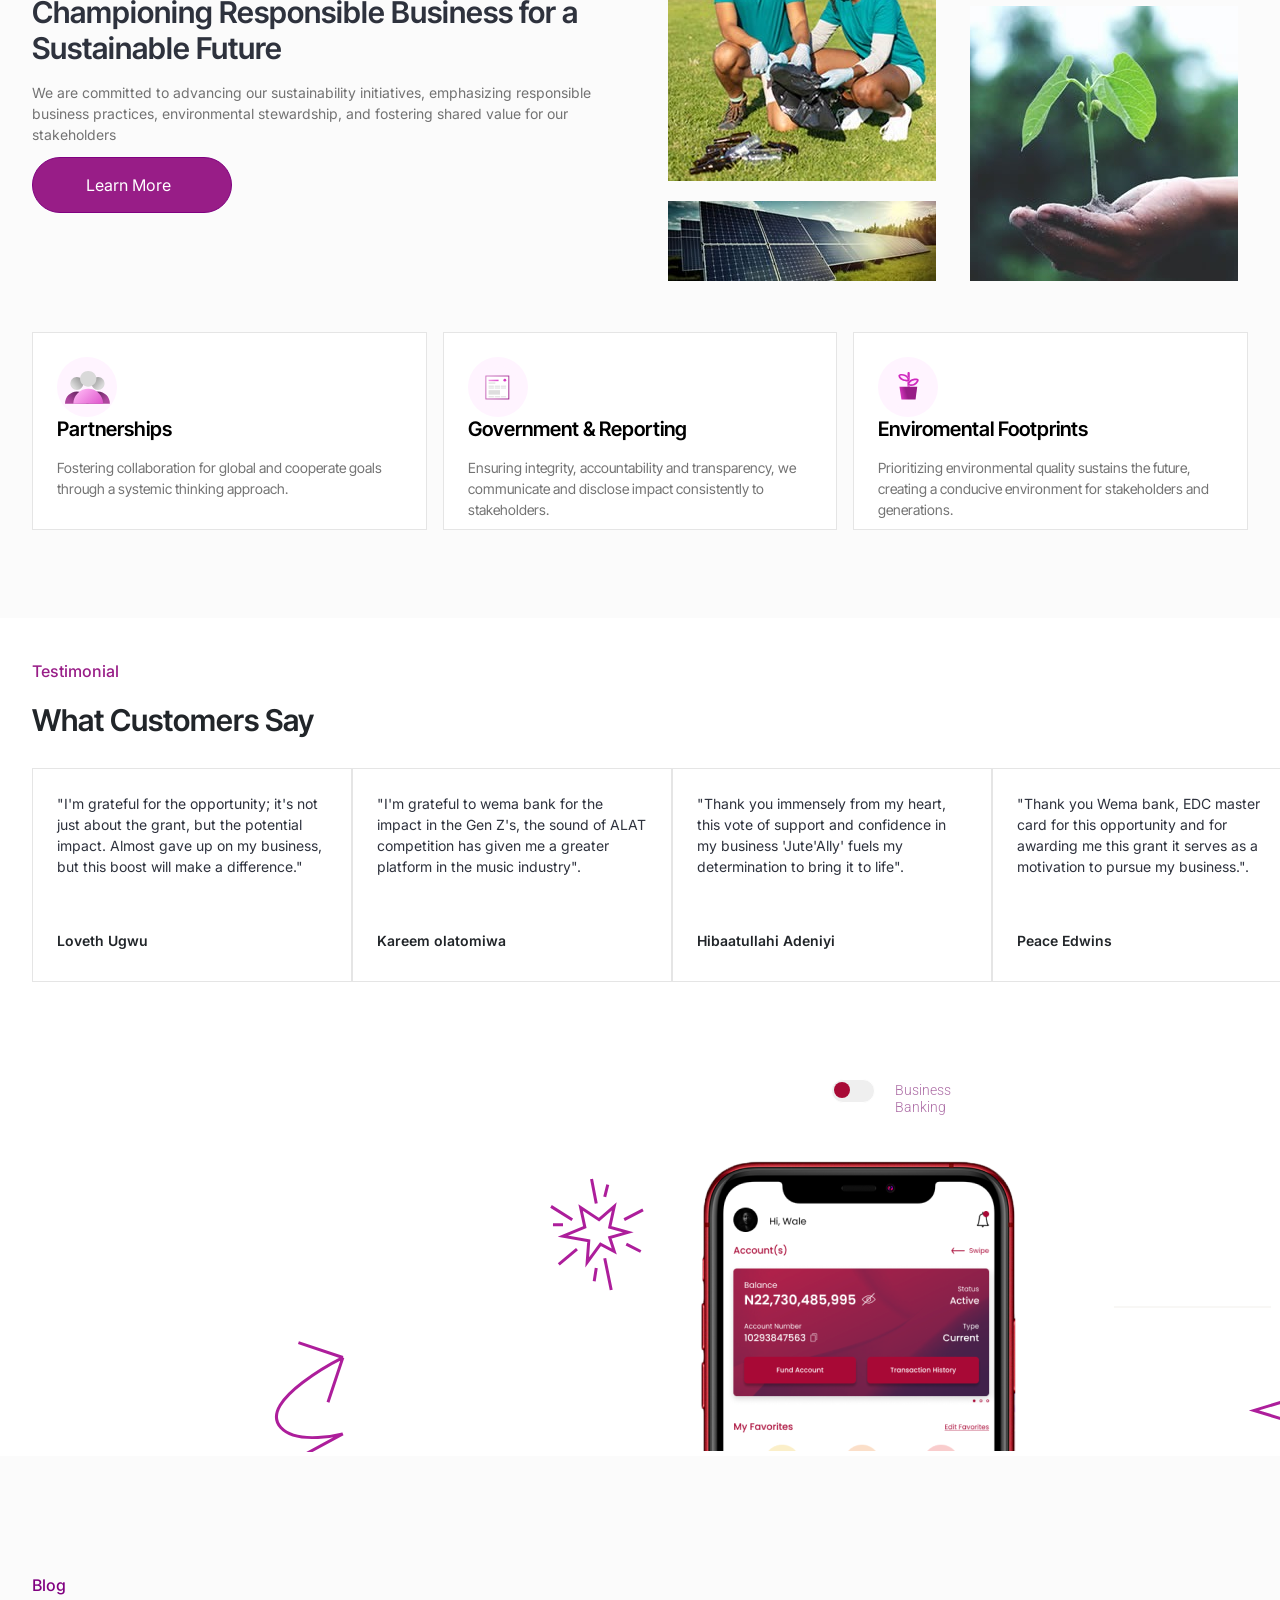
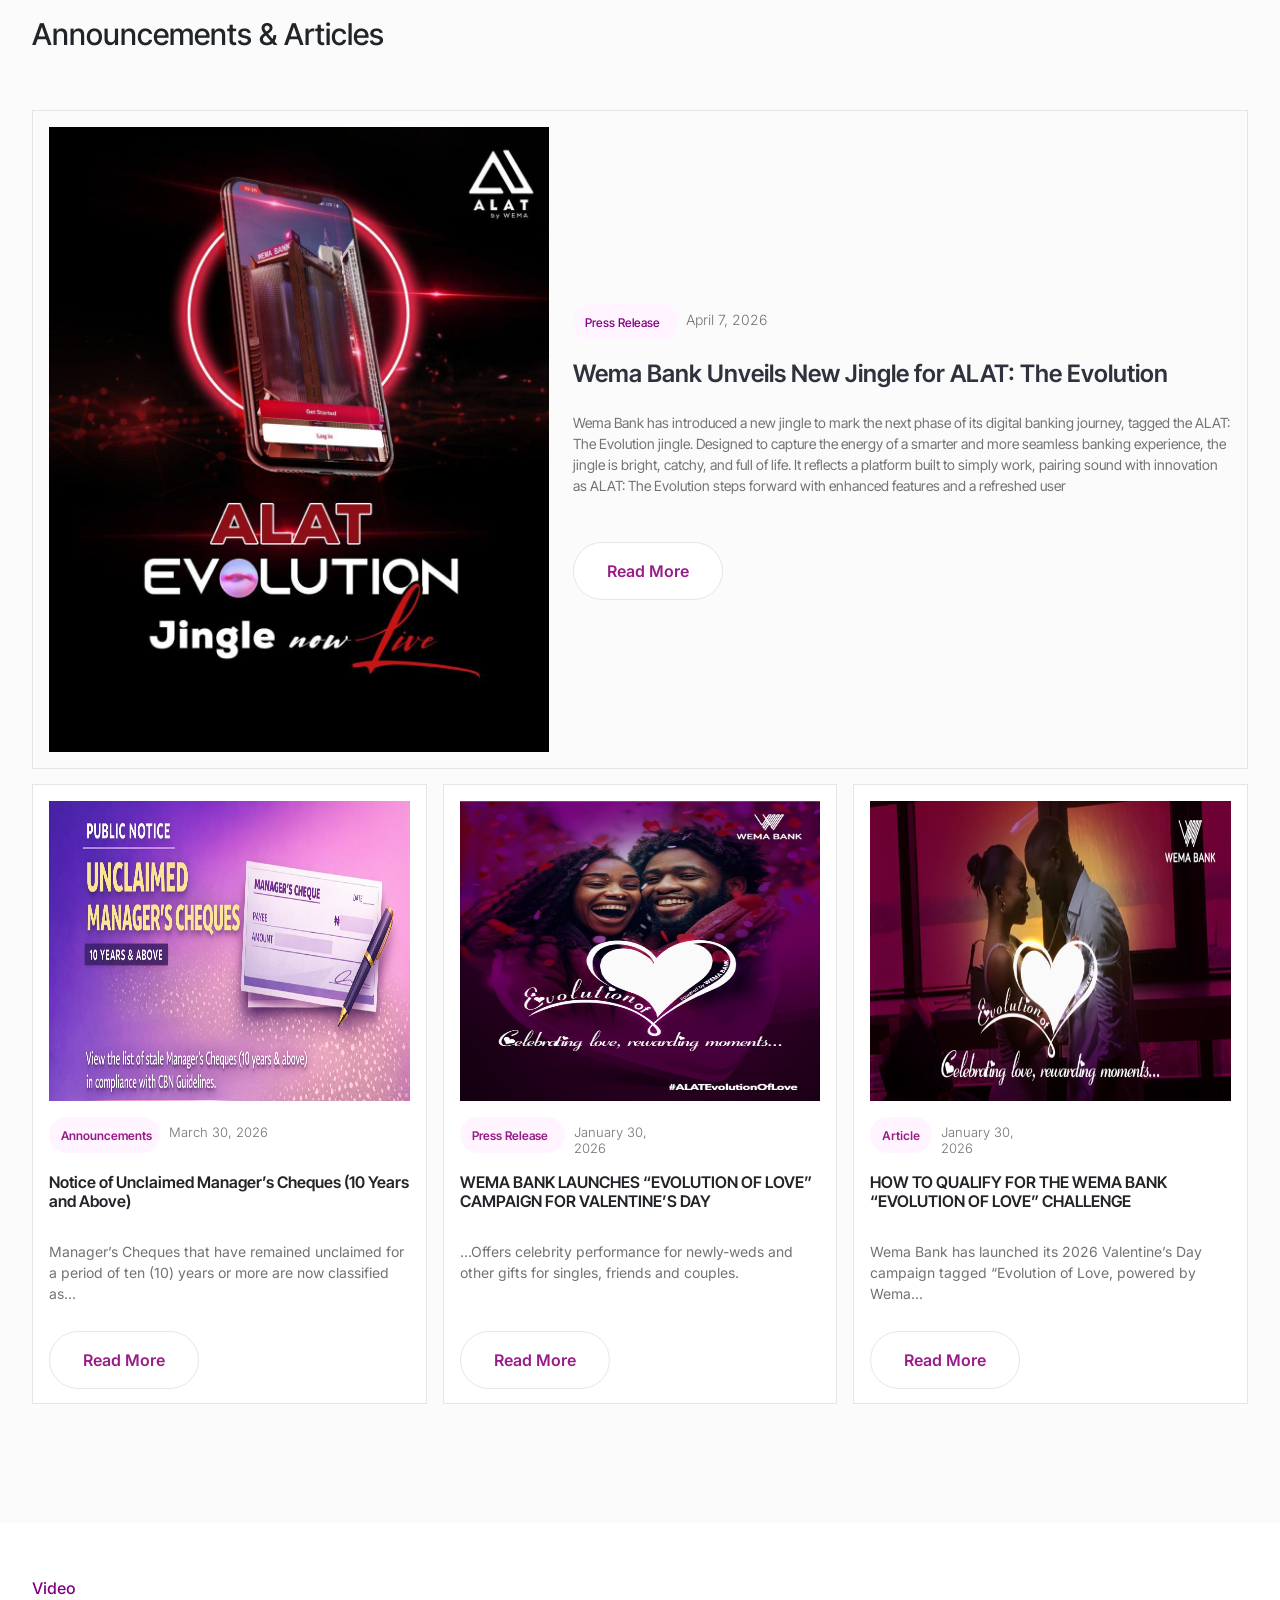
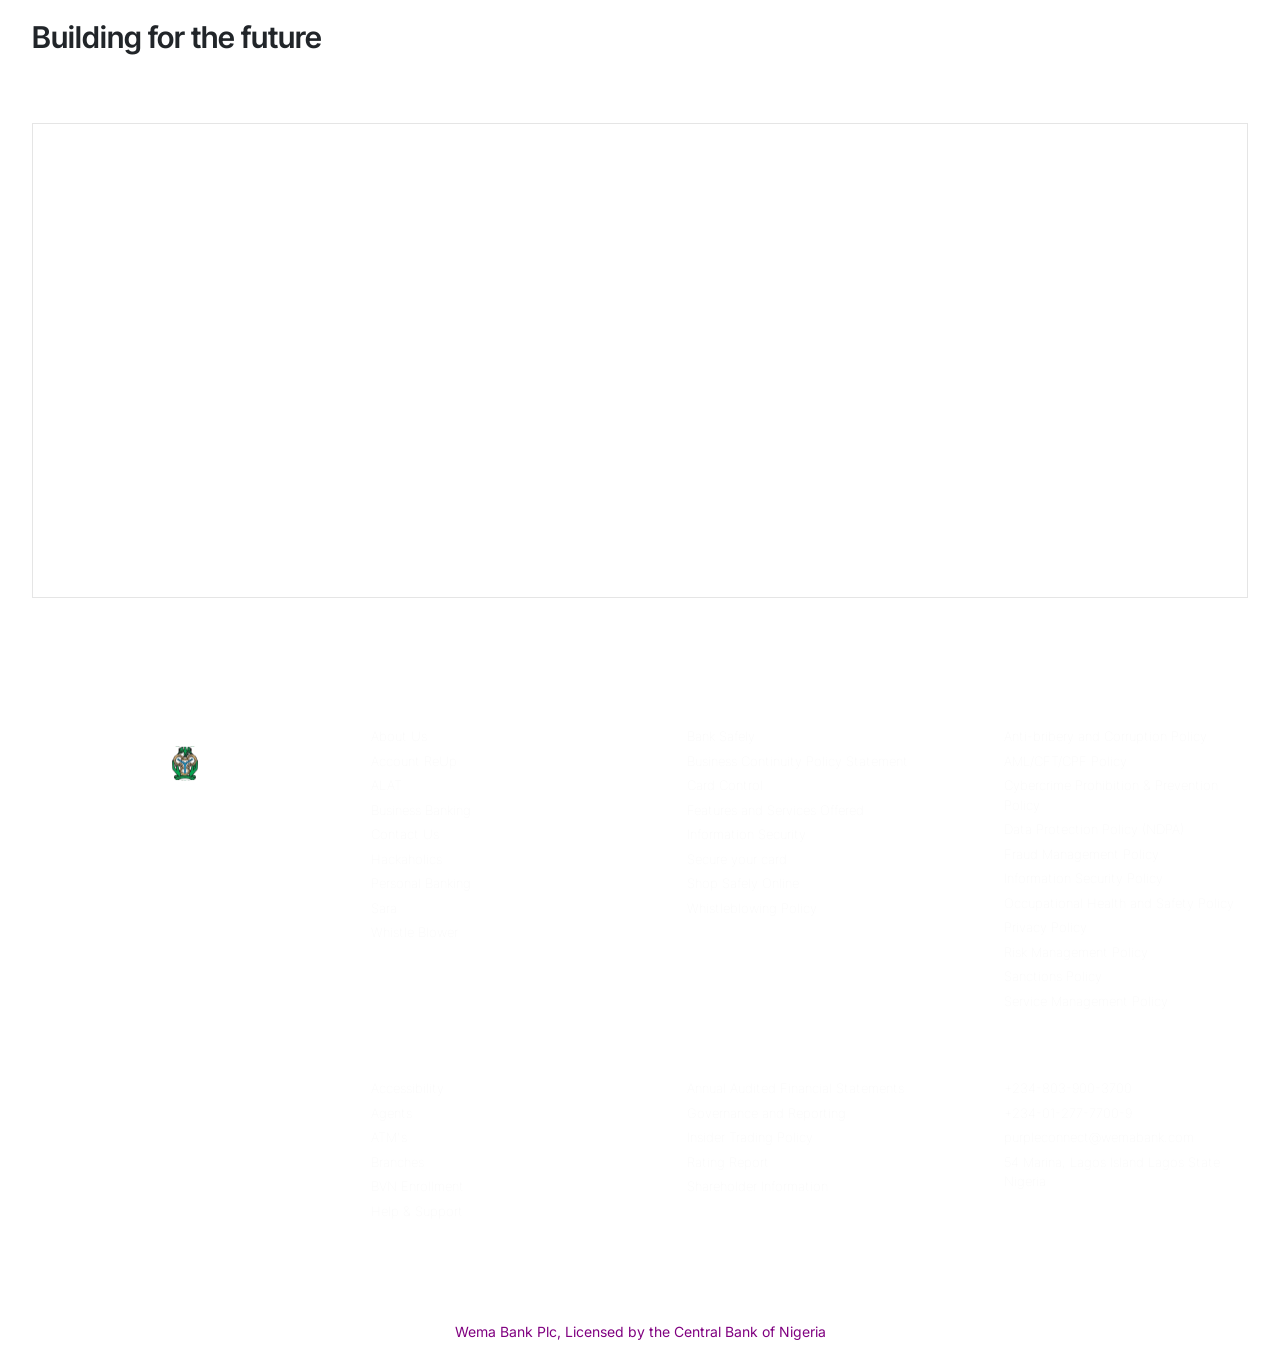
==== commit 489ee8bc: "file update" ====
--- a/index.html
+++ b/index.html
@@ -102,8 +102,10 @@
                         </a>
                         <div class="dropdown-list">
                             <a href="https://wemabank.com/careers/what-we-do/"><strong>Why join Wema Bank</strong></a>
-                            <a href="https://wemabank.com/careers/our-recruitment-process/"><strong>Our Recruitment Process</strong></a>
-                            <a href="https://wemabank.com/careers/opportunities"><strong>Career Opportunities</strong></a>
+                            <a href="https://wemabank.com/careers/our-recruitment-process/"><strong>Our Recruitment
+                                    Process</strong></a>
+                            <a href="https://wemabank.com/careers/opportunities"><strong>Career
+                                    Opportunities</strong></a>
                             <a href="https://purpleacademy.wemabank.com/"><strong>Purple Academy</strong></a>
                         </div>
                     </div>
@@ -112,12 +114,17 @@
                             <li class="droptext">Investors Relations</li>
                         </a>
                         <div class="dropdown-list">
-                            <a href="https://wemabank.com/investor-relations3/agm"><strong>Annual General Meeting</strong></a>
-                            <a href="https://wemabank.com/investor-relations3/corporate-governance"><strong>Corporate Governance</strong></a>
-                            <a href="https://wemabank.com/investor-relations3/financial-information"><strong>Financial Information</strong></a>
+                            <a href="https://wemabank.com/investor-relations3/agm"><strong>Annual General
+                                    Meeting</strong></a>
+                            <a href="https://wemabank.com/investor-relations3/corporate-governance"><strong>Corporate
+                                    Governance</strong></a>
+                            <a href="https://wemabank.com/investor-relations3/financial-information"><strong>Financial
+                                    Information</strong></a>
                             <a href="https://wemabank.com/rating-report"><strong>Rating Report</strong></a>
-                            <a href="https://wemabank.com/investor-relations3/shareholder-information/"><strong>Shareholder Information</strong></a>
-                            <a href="https://wemabank.com/events-presentations/"><strong>Events & Presentation</strong></a>
+                            <a href="https://wemabank.com/investor-relations3/shareholder-information/"><strong>Shareholder
+                                    Information</strong></a>
+                            <a href="https://wemabank.com/events-presentations/"><strong>Events &
+                                    Presentation</strong></a>
                         </div>
                     </div>
                     <div class="dropdown">
@@ -125,11 +132,16 @@
                             <li class="droptext">Sustainability</li>
                         </a>
                         <div class="dropdown-list">
-                            <a href="https://wemabank.com/csr/corporate-social-investment/"><strong>Corporate Social Investment</strong></a>
-                            <a href="https://wemabank.com/csr/employee-engagement-development/"><strong>Employee Engagement</strong></a>
-                            <a href="https://wemabank.com/csr/environmental-footprint/"><strong>Environmental Footprint</strong></a>
-                            <a href="https://wemabank.com/csr/women-empowerment-programme/"><strong>Partnerships</strong></a>
-                            <a href="https://wemabank.com/csr/governance-and-reporting/"><strong>Governance and Reporting</strong></a>
+                            <a href="https://wemabank.com/csr/corporate-social-investment/"><strong>Corporate Social
+                                    Investment</strong></a>
+                            <a href="https://wemabank.com/csr/employee-engagement-development/"><strong>Employee
+                                    Engagement</strong></a>
+                            <a href="https://wemabank.com/csr/environmental-footprint/"><strong>Environmental
+                                    Footprint</strong></a>
+                            <a
+                                href="https://wemabank.com/csr/women-empowerment-programme/"><strong>Partnerships</strong></a>
+                            <a href="https://wemabank.com/csr/governance-and-reporting/"><strong>Governance and
+                                    Reporting</strong></a>
                             <a href="https://wemabank.com/csr/sustainability-media-centre/"><strong>Gallery</strong></a>
                         </div>
                     </div>
@@ -138,8 +150,10 @@
                             <li class="droptext">Resource Center</li>
                         </a>
                         <div class="dropdownlist1">
-                            <a href="https://wemabank.com/resource-center/bank-verification-number-bvn/"><strong>Bank Verification Number Check - Code To Check your BVN</strong></a>
-                            <a href="https://wemabank.com/resource-center/calculators/"><strong>Loan Rates Calculators - Mortgage, Car Loan or Any Loan</strong></a>
+                            <a href="https://wemabank.com/resource-center/bank-verification-number-bvn/"><strong>Bank
+                                    Verification Number Check - Code To Check your BVN</strong></a>
+                            <a href="https://wemabank.com/resource-center/calculators/"><strong>Loan Rates Calculators -
+                                    Mortgage, Car Loan or Any Loan</strong></a>
                             <a href="https://wemabank.com/resource-center/downloads/"><strong>Downloads</strong></a>
                             <a href="https://wemabank.com/resource-center/manuals/"><strong>Manuals</strong></a>
                             <a href="https://wemabank.com/resource-center/videos"><strong>Videos</strong></a>
@@ -286,7 +300,8 @@
                                 <p>co-pilot, expertly navigating you through the exciting future of money.</p>
                             </div>
                             <button type="button">
-                                <a style="color: purple; text-decoration: none;" href="">Learn More <i
+                                <a style="color: purple; text-decoration: none;"
+                                    href="https://wemabank.com/about-us/our-products/">Learn More <i
                                         class="fa-solid fa-arrow-right"></i></a>
                             </button>
                         </div>
@@ -308,8 +323,8 @@
                                 <p>The bank where innovation, tech-savvy solutions and financial freedom</p>
                                 <p>Collide. Your money, your rules - let's redefine banking together!</p>
                             </div>
-                            <a href=""><button class="button-2" type="button"> Order Your Card Now <i
-                                        class="fa-solid fa-arrow-right"></i></button></a>
+                            <a href="https://wemabank.com/personal/cards"><button class="button-2" type="button"> Order
+                                    Your Card Now <i class="fa-solid fa-arrow-right"></i></button></a>
                         </div>
                         <img src="./wema-images/Img11.png" alt="" class="img11">
                     </div>
@@ -331,8 +346,8 @@
                                 <p>woman's individual financial needs.</p>
                             </div>
                             <button type="button">
-                                <a style="color: purple; text-decoration: none;" href="">Learn More <i
-                                        class="fa-solid fa-arrow-right"></i></a>
+                                <a style="color: purple; text-decoration: none;" href="https://sara.wemabank.com/">Learn
+                                    More <i class="fa-solid fa-arrow-right"></i></a>
                             </button>
                         </div>
                         <img src="./wema-images/Img12.png" alt="" class="img10">
@@ -355,7 +370,8 @@
                                 <p>entrepreneurial brick.</p>
                             </div>
                             <button type="button">
-                                <a style="color: purple; text-decoration: none;" href="">Learn More <i
+                                <a style="color: purple; text-decoration: none;"
+                                    href="https://wemabank.com/personal/consumer-loans">Learn More <i
                                         class="fa-solid fa-arrow-right"></i></a>
                             </button>
                         </div>
@@ -379,8 +395,9 @@
                                 <p>accumulate into a lifetime of financial confidence.</p>
                             </div>
                             <button type="button">
-                                <a style="color: purple; text-decoration: none;" href="">Learn More <i
-                                        class="fa-solid fa-arrow-right"></i></a>
+                                <a style="color: purple; text-decoration: none;"
+                                    href="https://wemabank.com/personal/accounts-services/savings-account/royal-kiddies-account/">Learn
+                                    More <i class="fa-solid fa-arrow-right"></i></a>
                             </button>
                         </div>
                         <img class="img14" src="./wema-images/Img14.png" alt="">
@@ -400,7 +417,9 @@
                                 <p>it's an adventure in a great place where every team member is</p>
                                 <p>empowered to thrive, create, and excel, and where innovation thrives.</p>
                             </div>
-                            <a href=""><button class="button-10" type="button">
+                            <a
+                                href="https://wemabank.com/personal/accounts-services/savings-account/royal-kiddies-account/"><button
+                                    class="button-10" type="button">
                                     Learn More <i class="fa-solid fa-arrow-right"></i>
                                 </button></a>
                         </div>
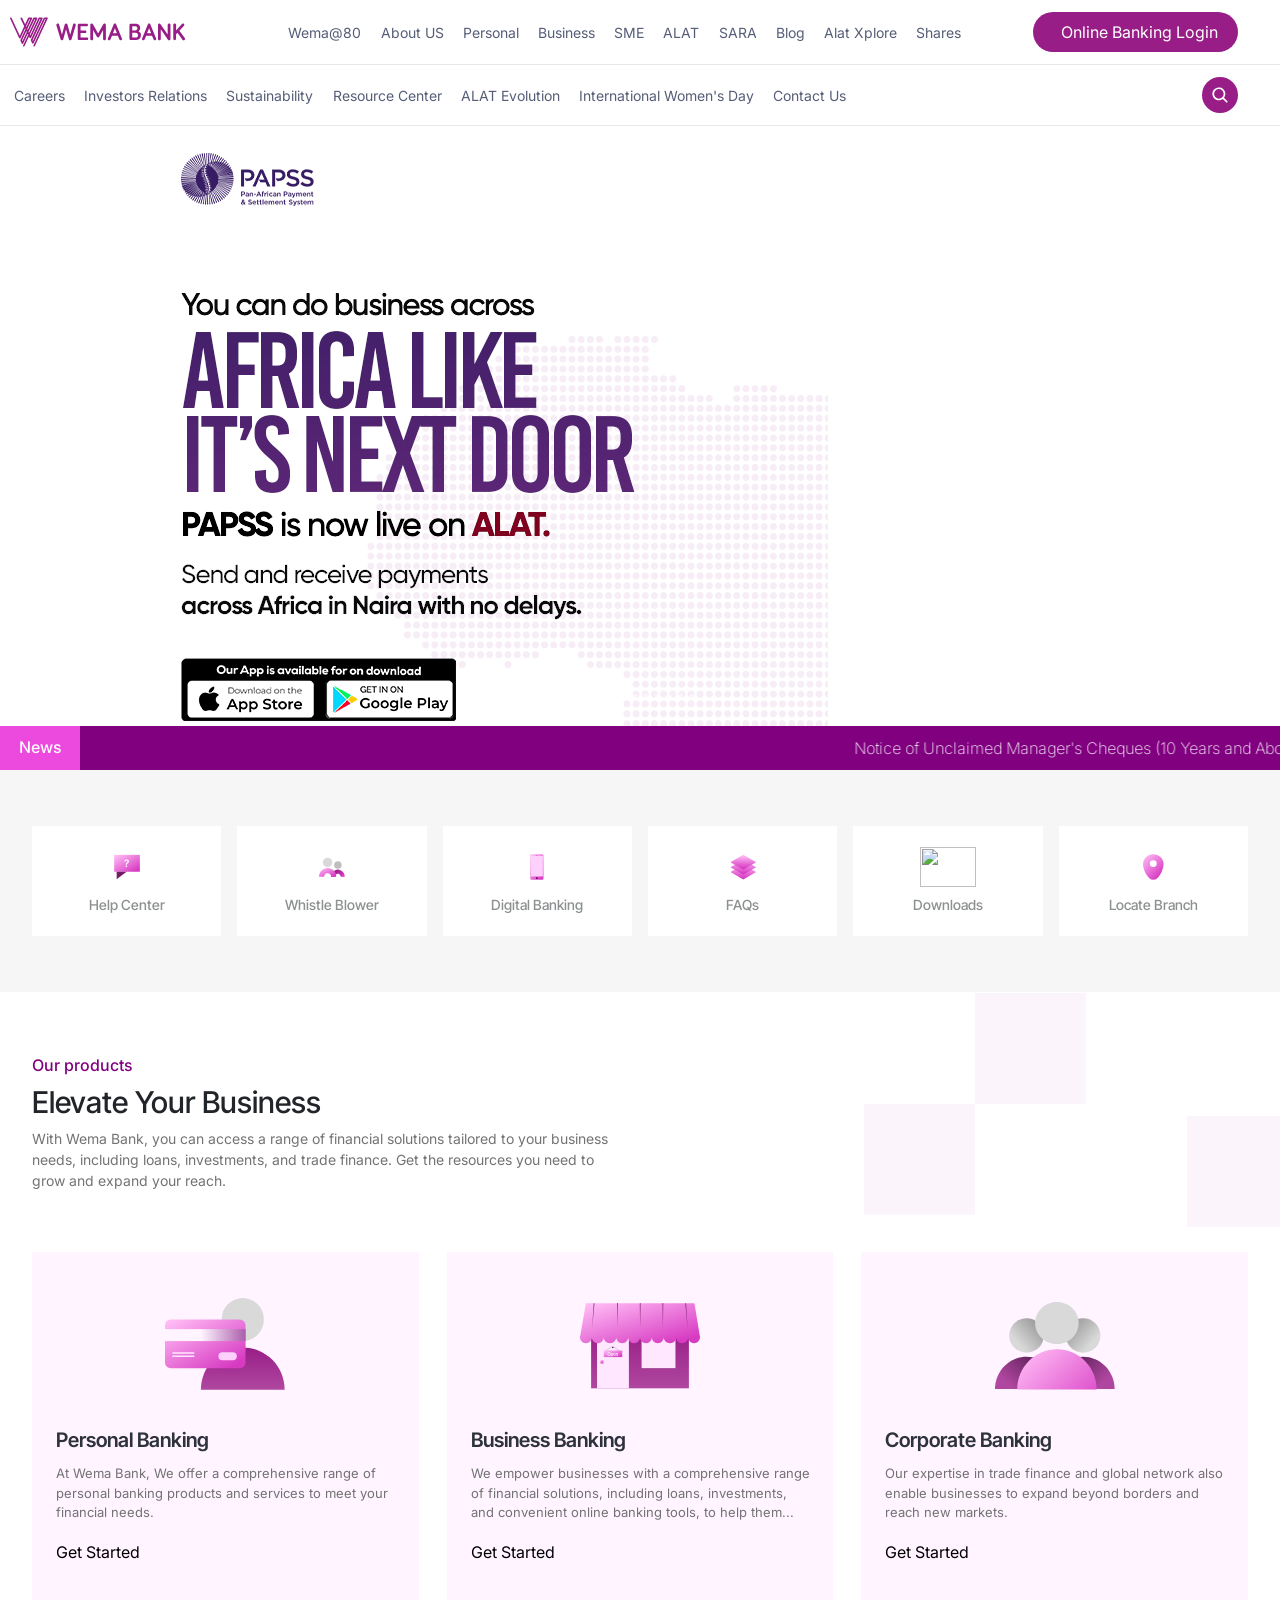
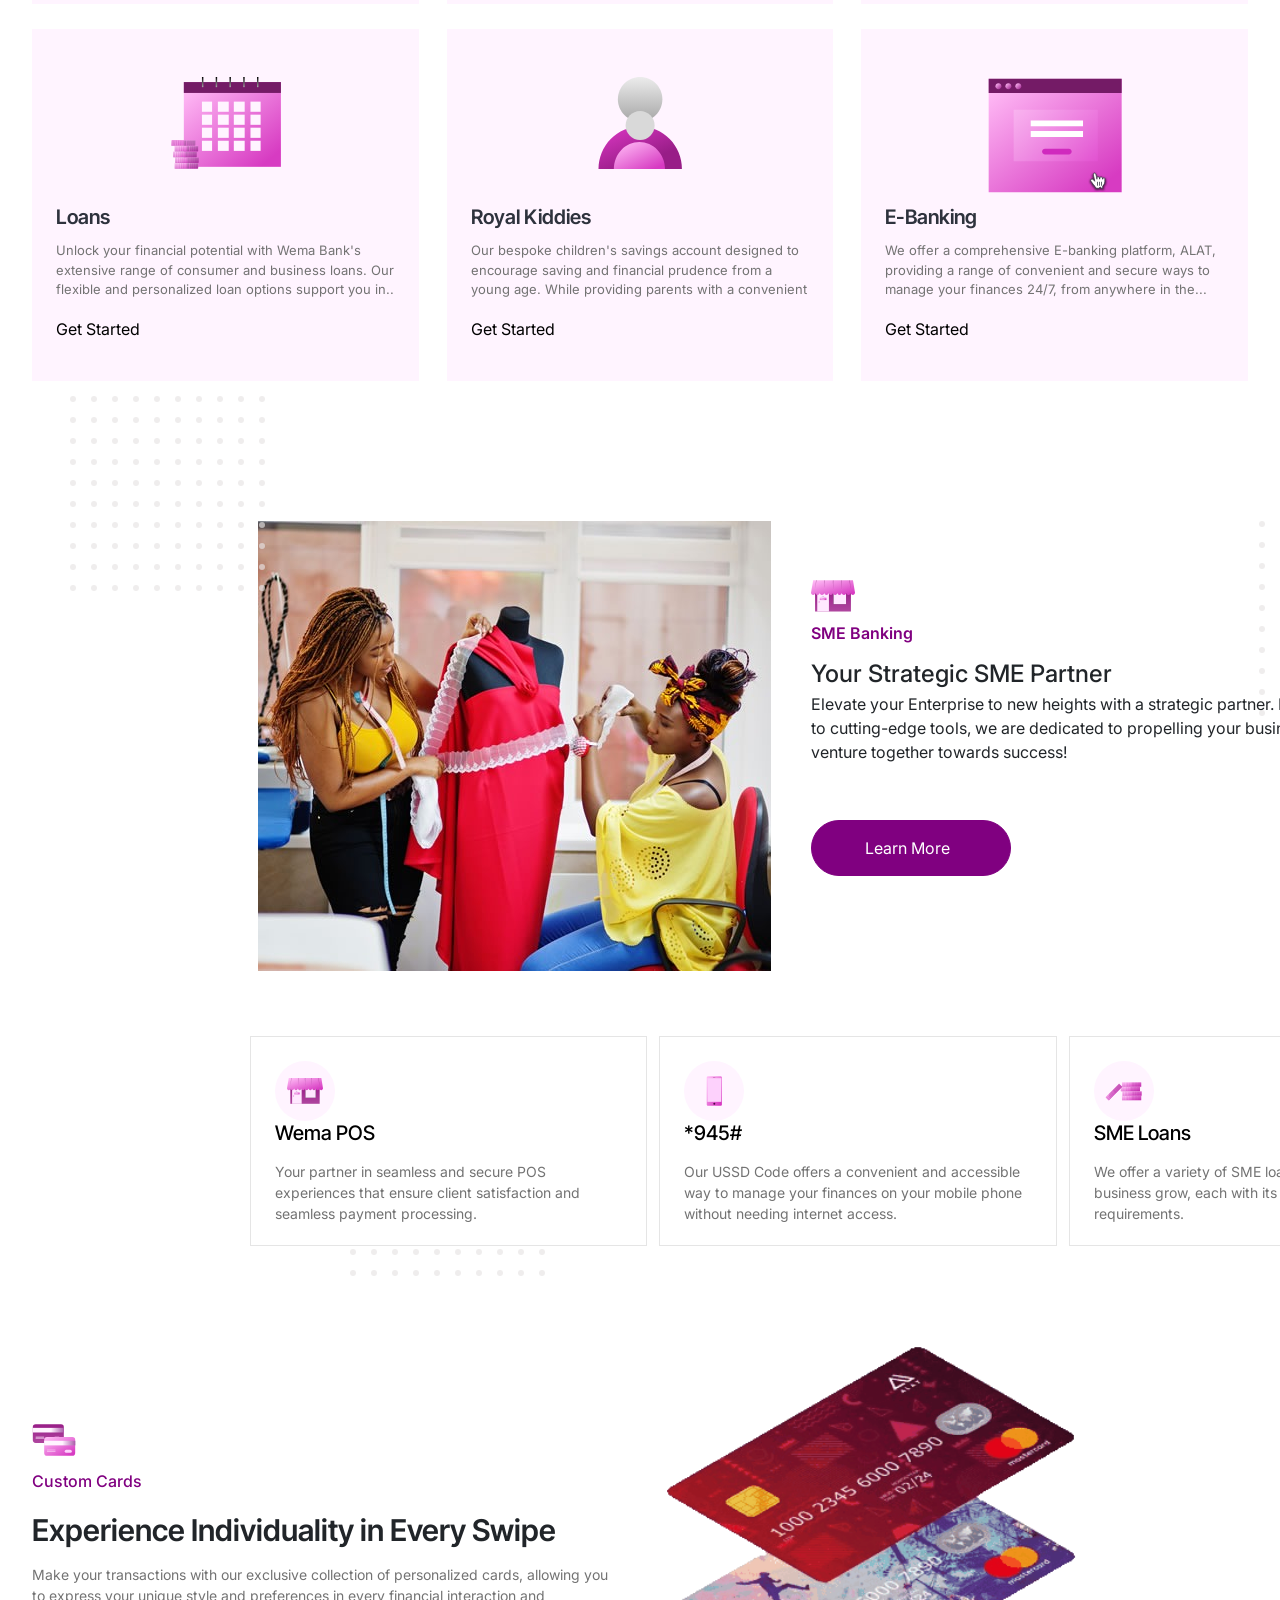
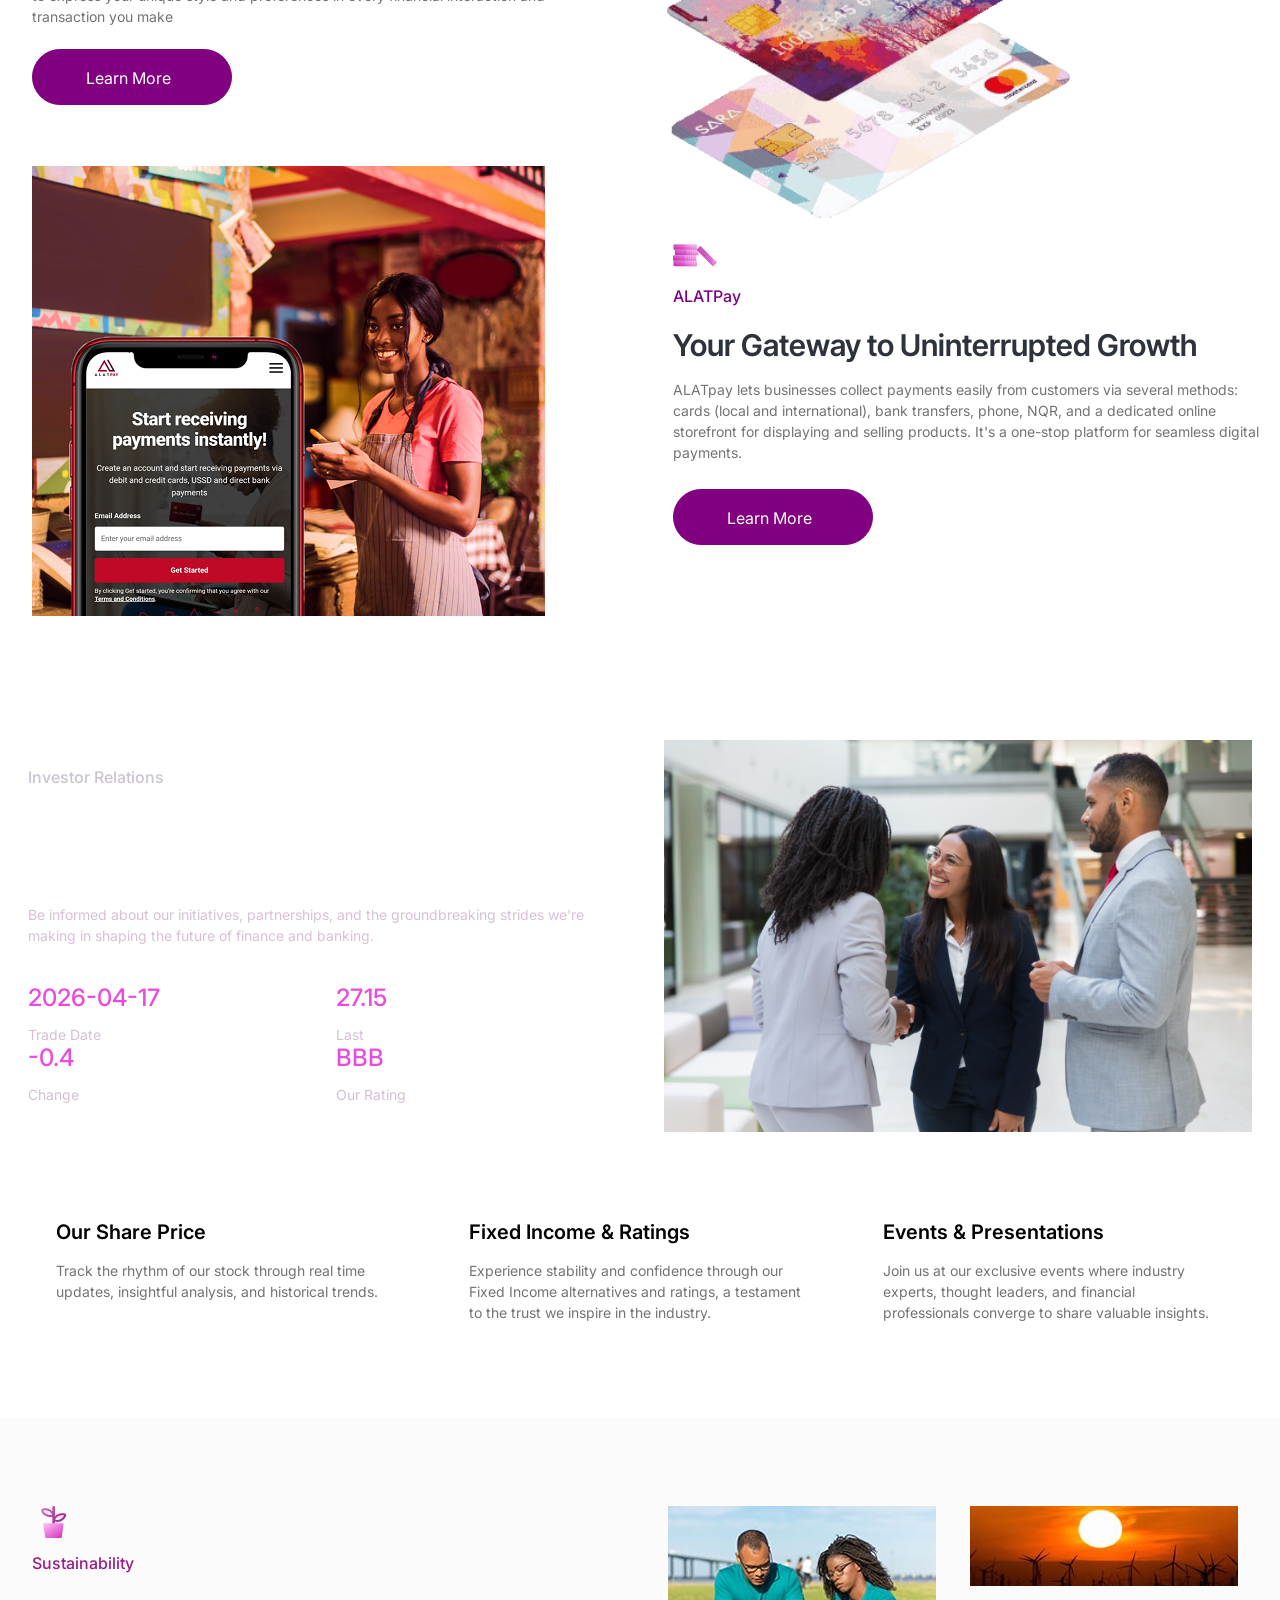
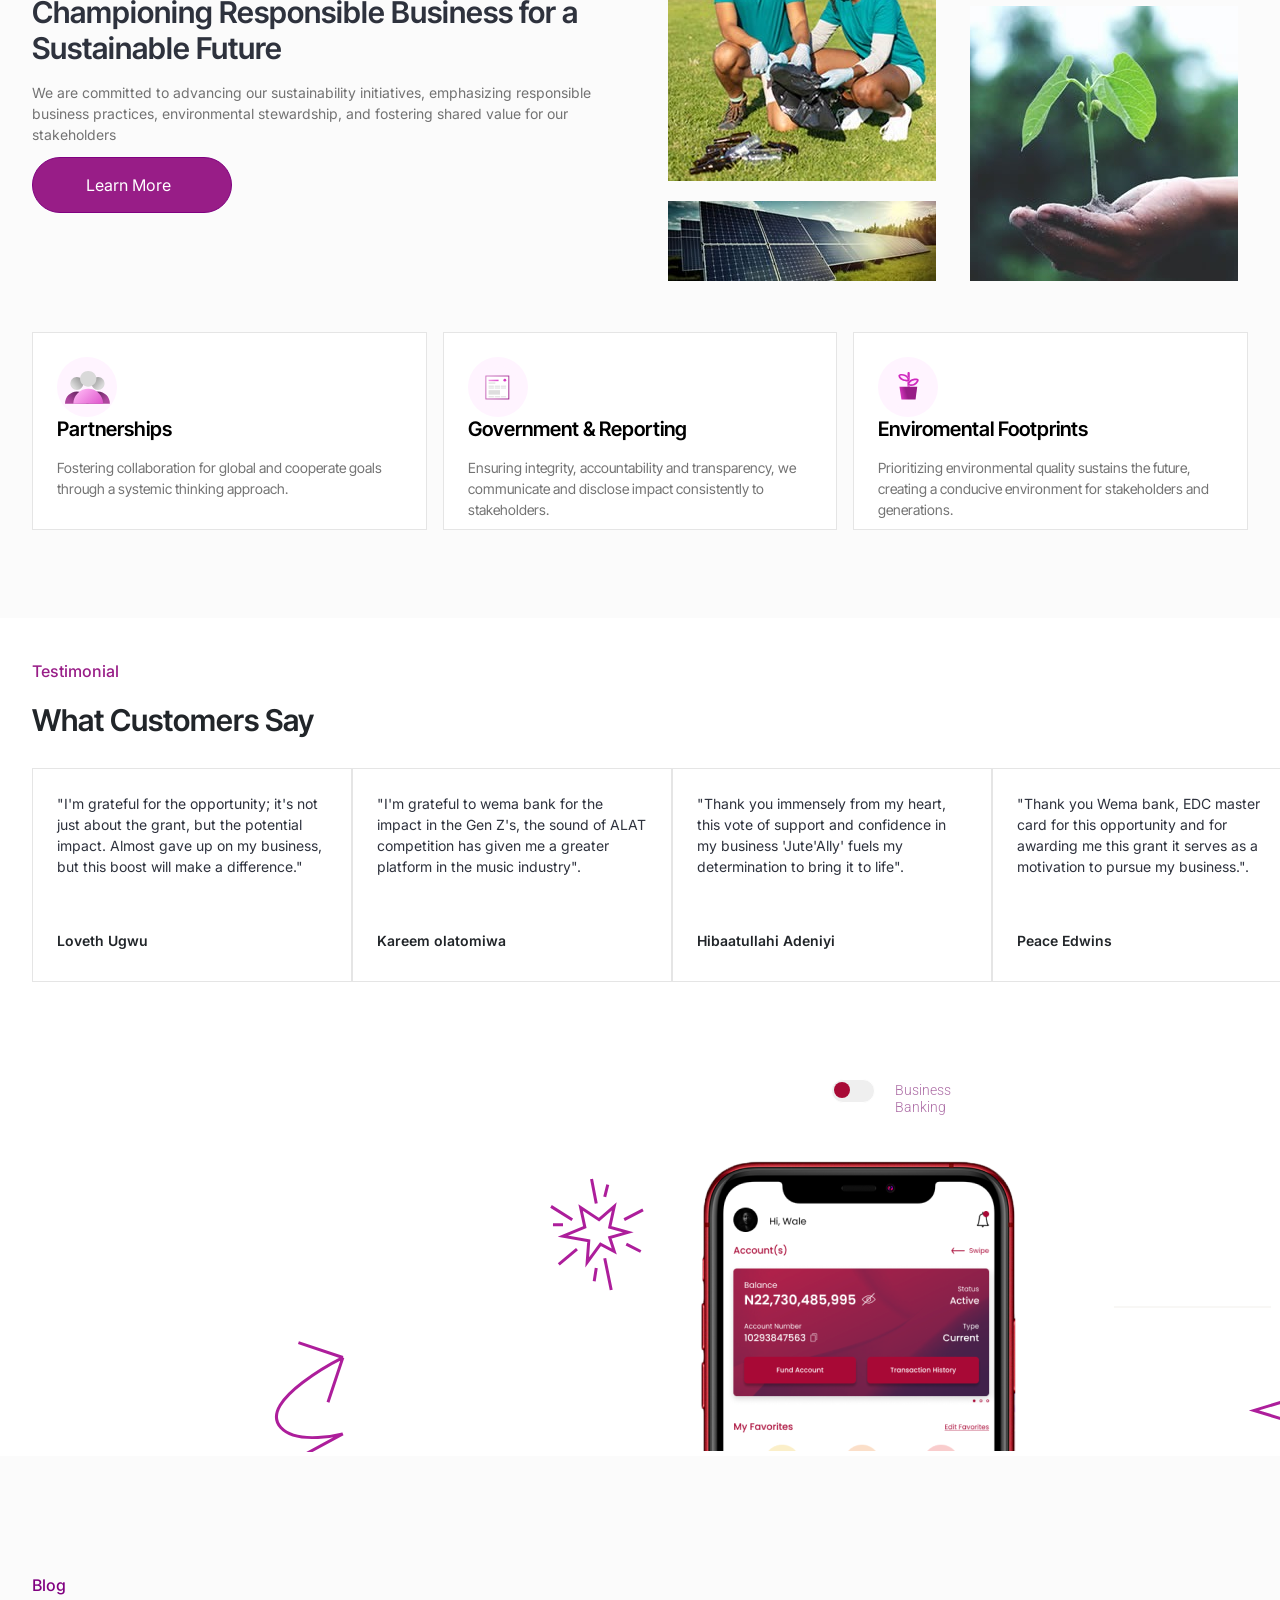
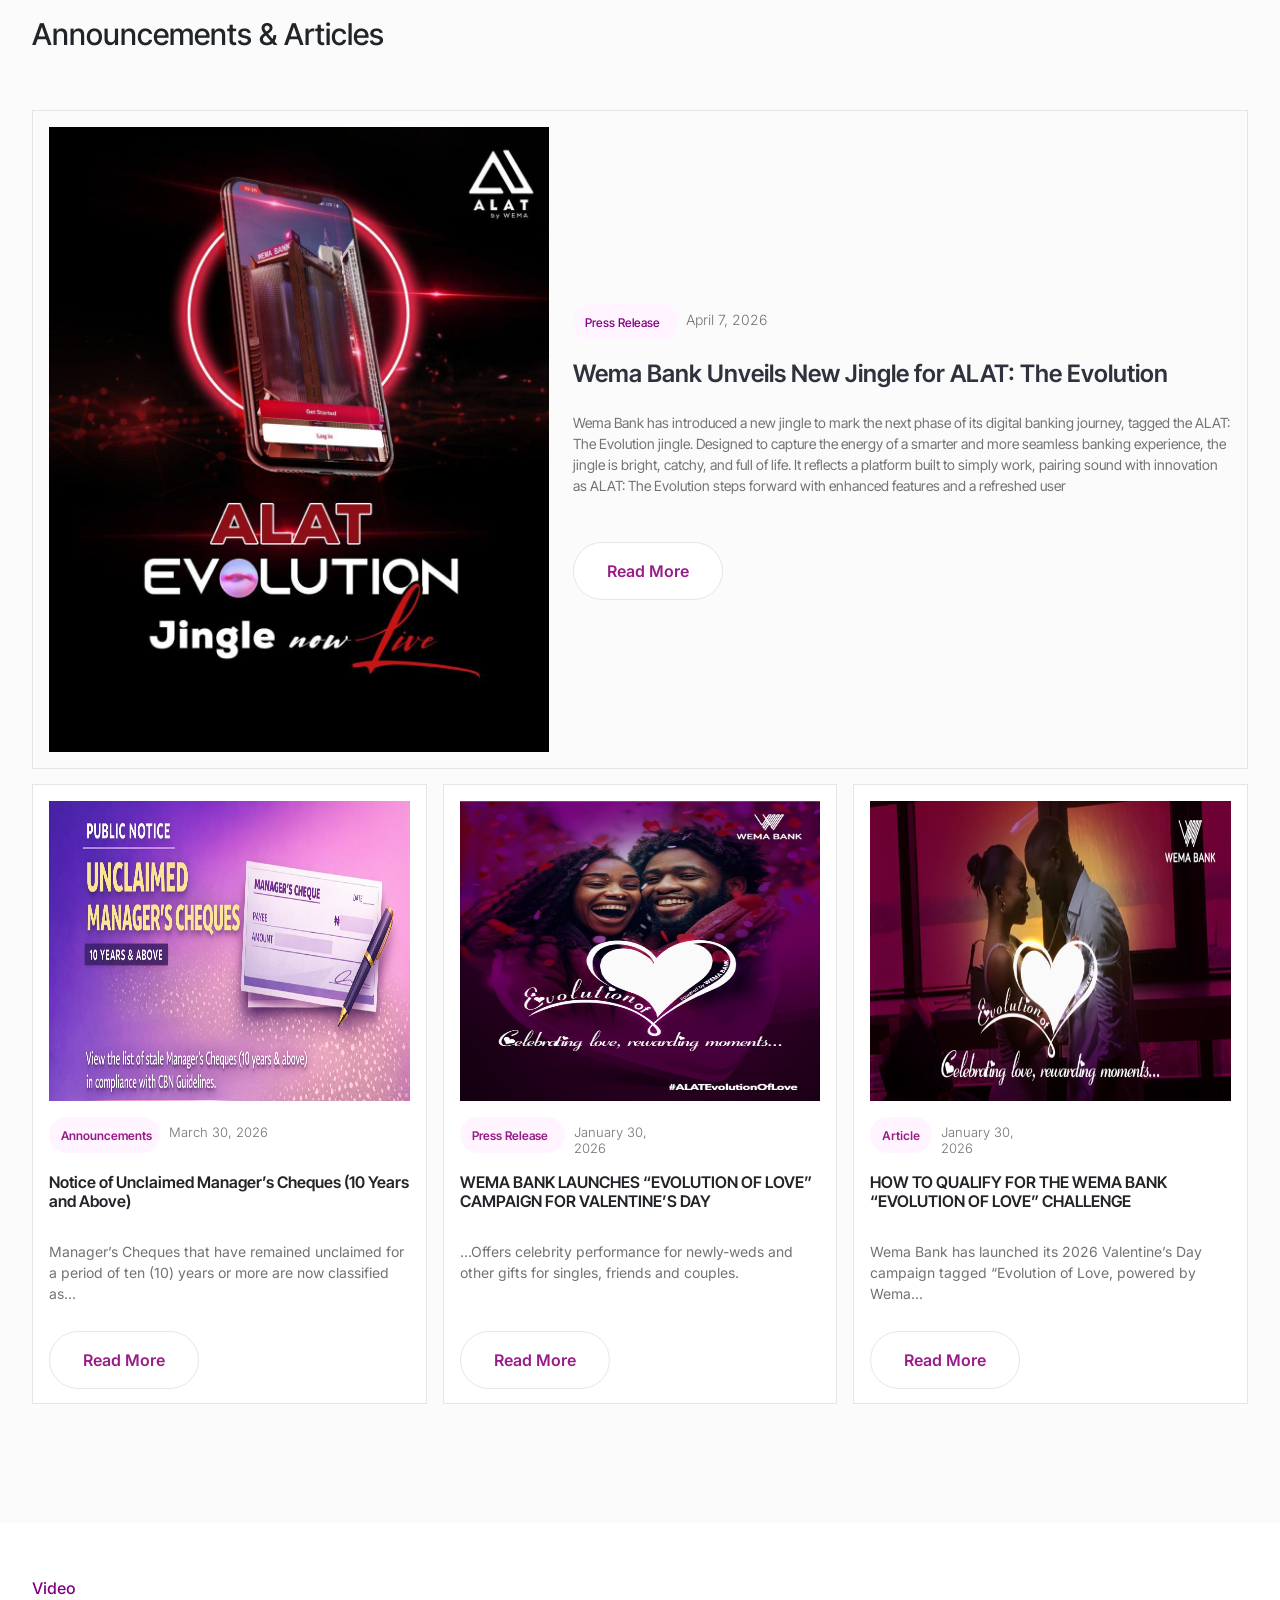
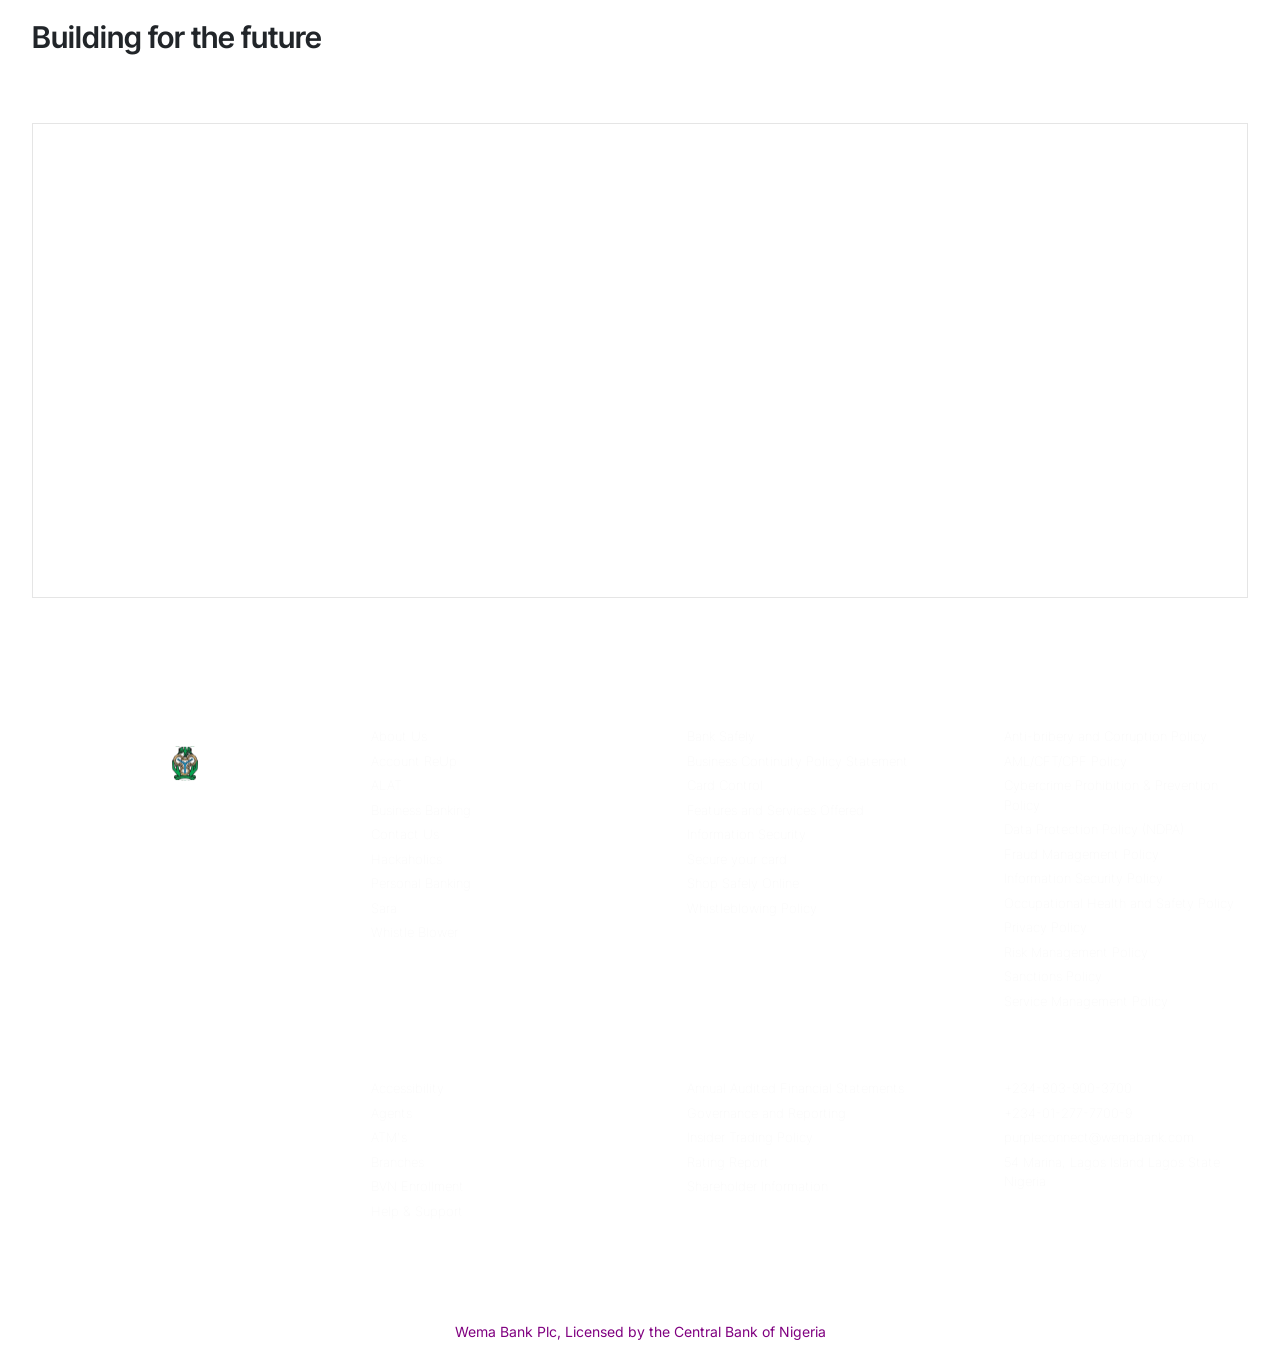
==== commit 6b2a25f2: "file update" ====
--- a/index.html
+++ b/index.html
@@ -35,7 +35,7 @@
         <input type="checkbox" id="search-toggle" class="search-toggle-input">
 
         <nav class="nav">
-            <a href="../wemabank/index.html">
+            <a href="./index.html">
                 <img src="./wema-images/imgi_1_wemaFull-55brX0lO.svg" alt="Wema Bank">
             </a>
 
